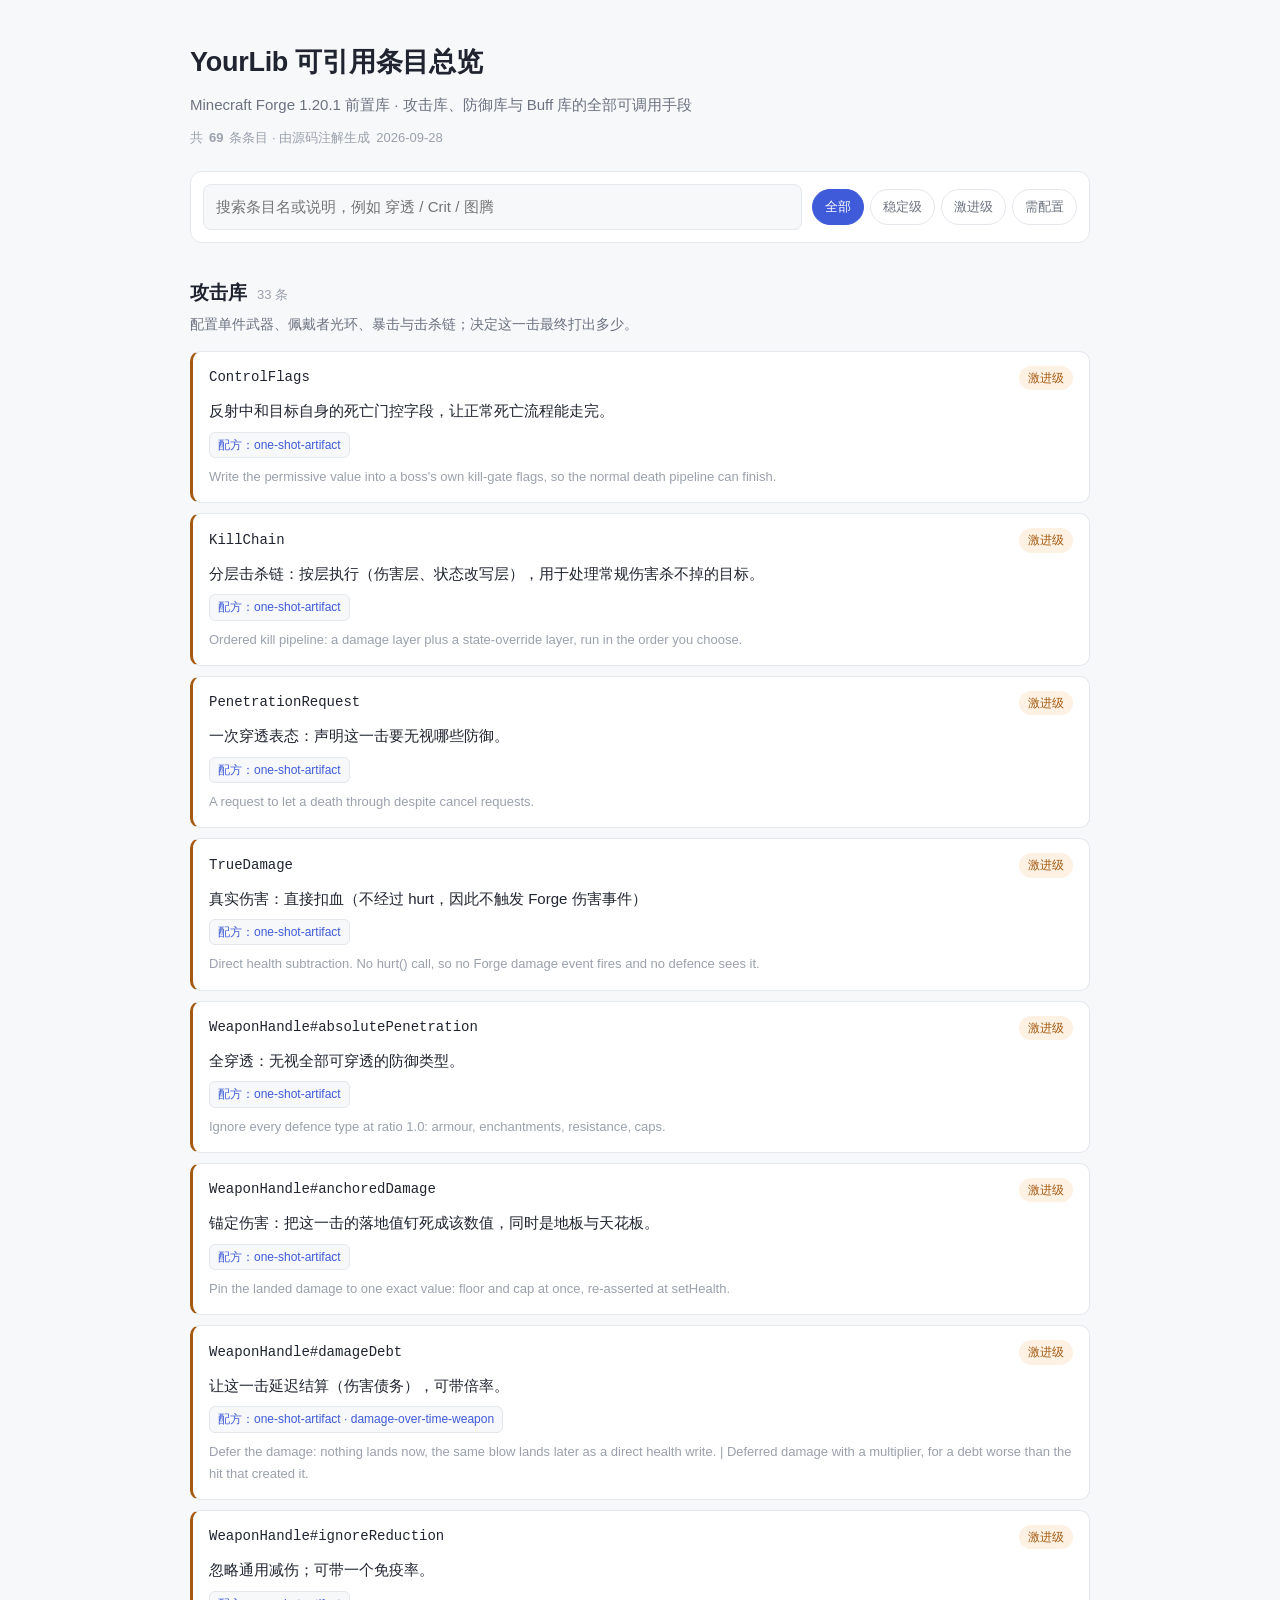
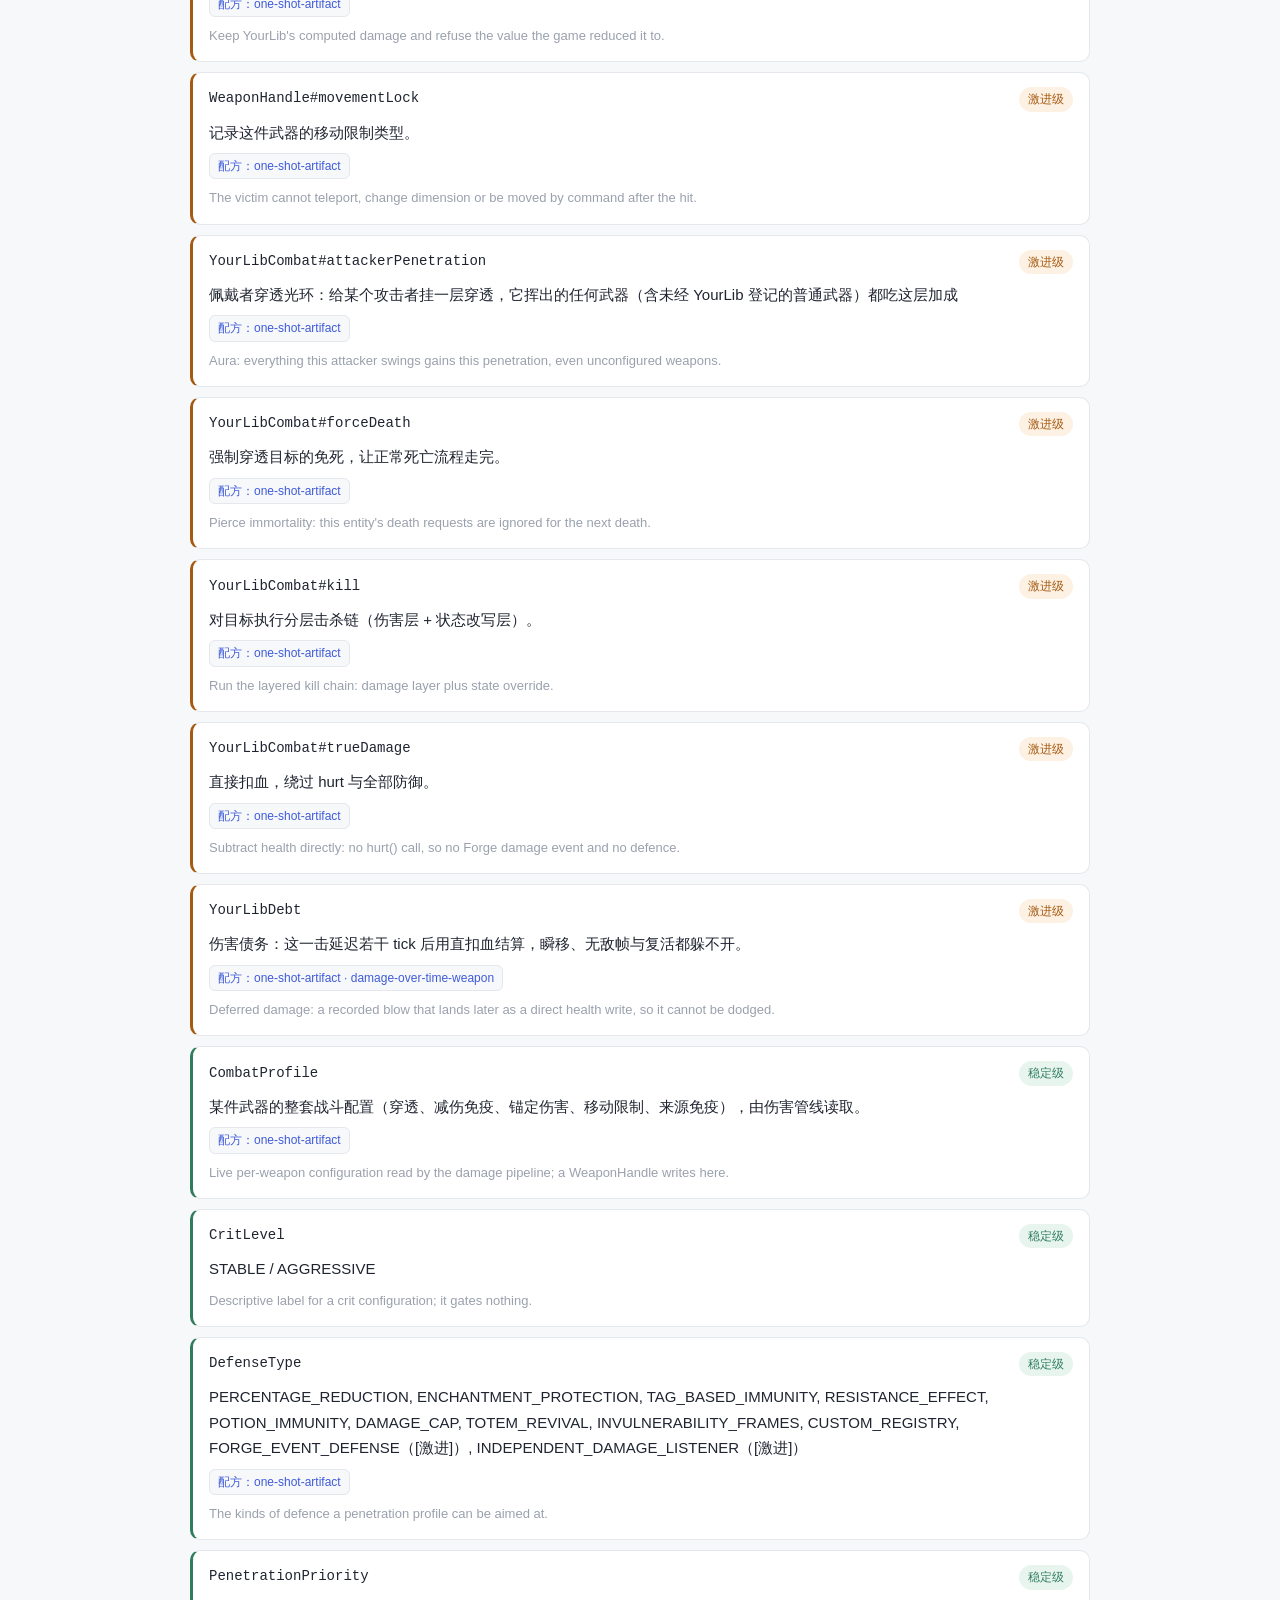
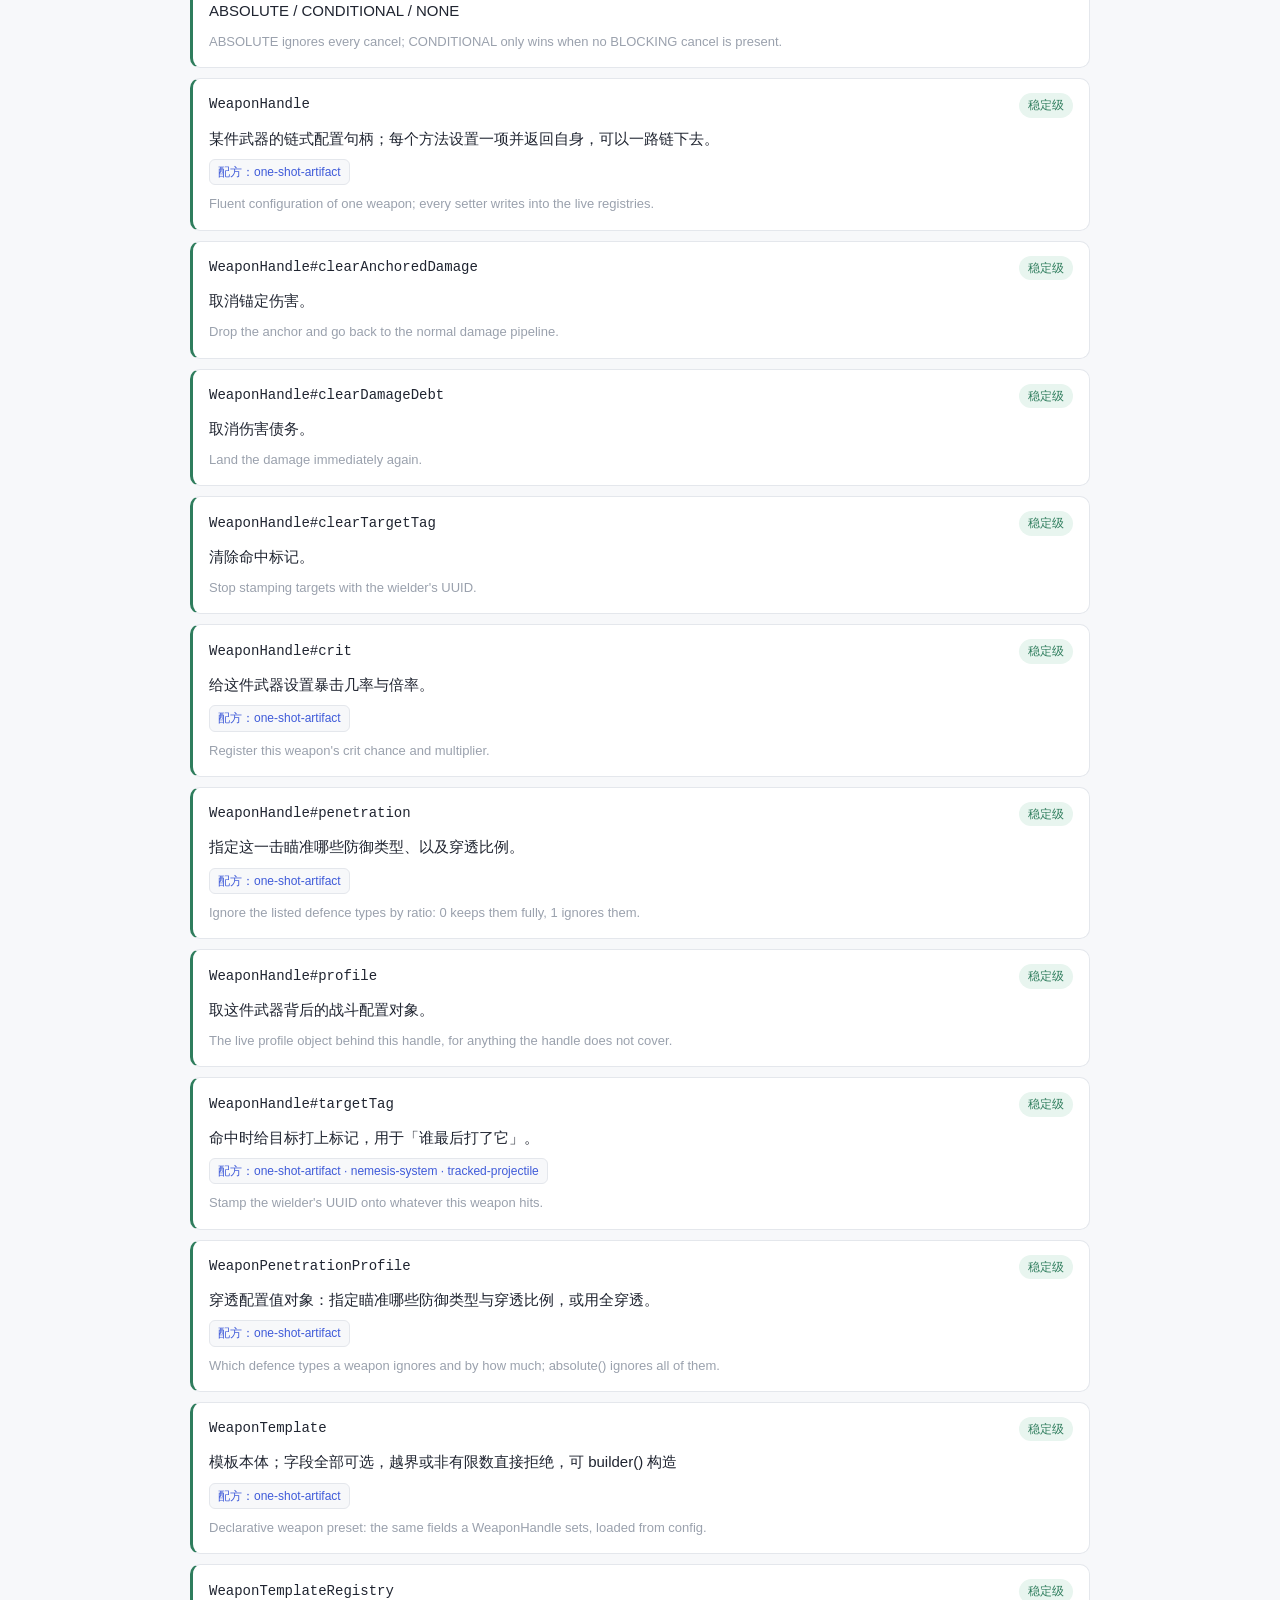
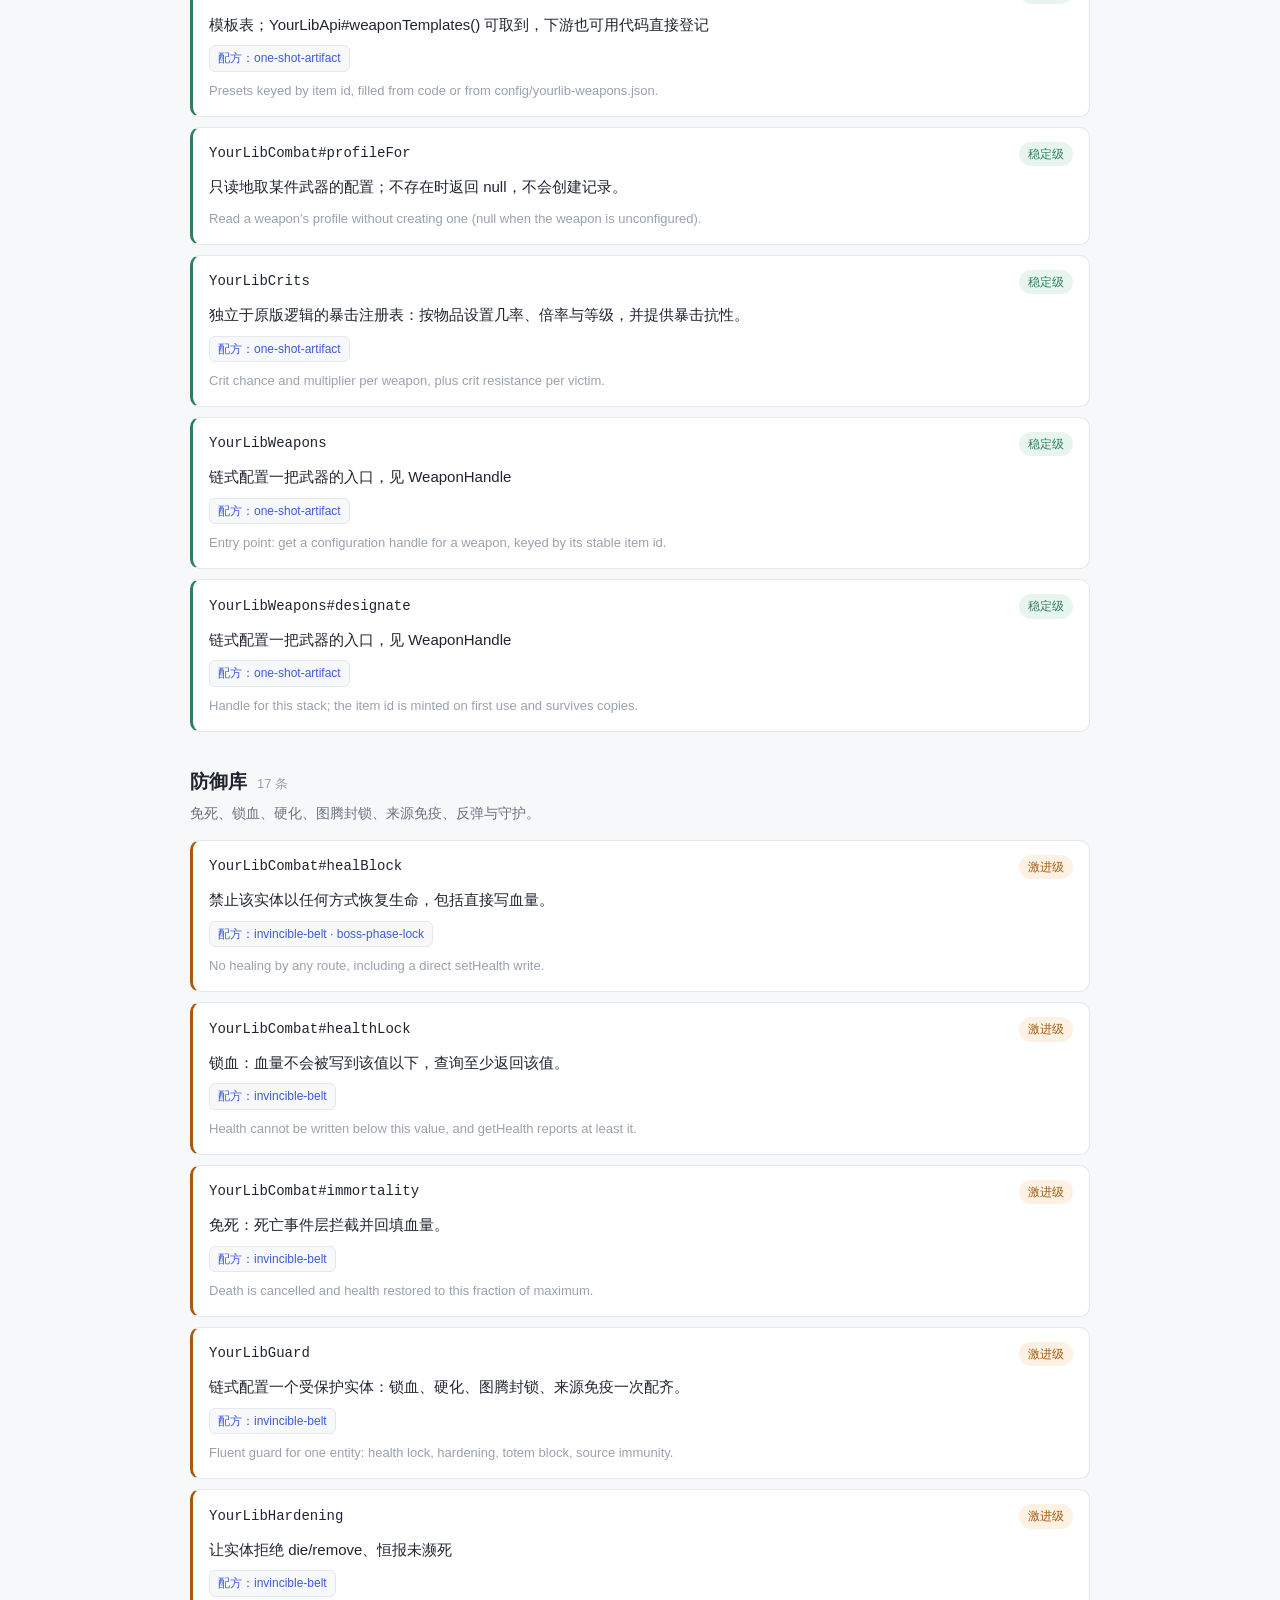
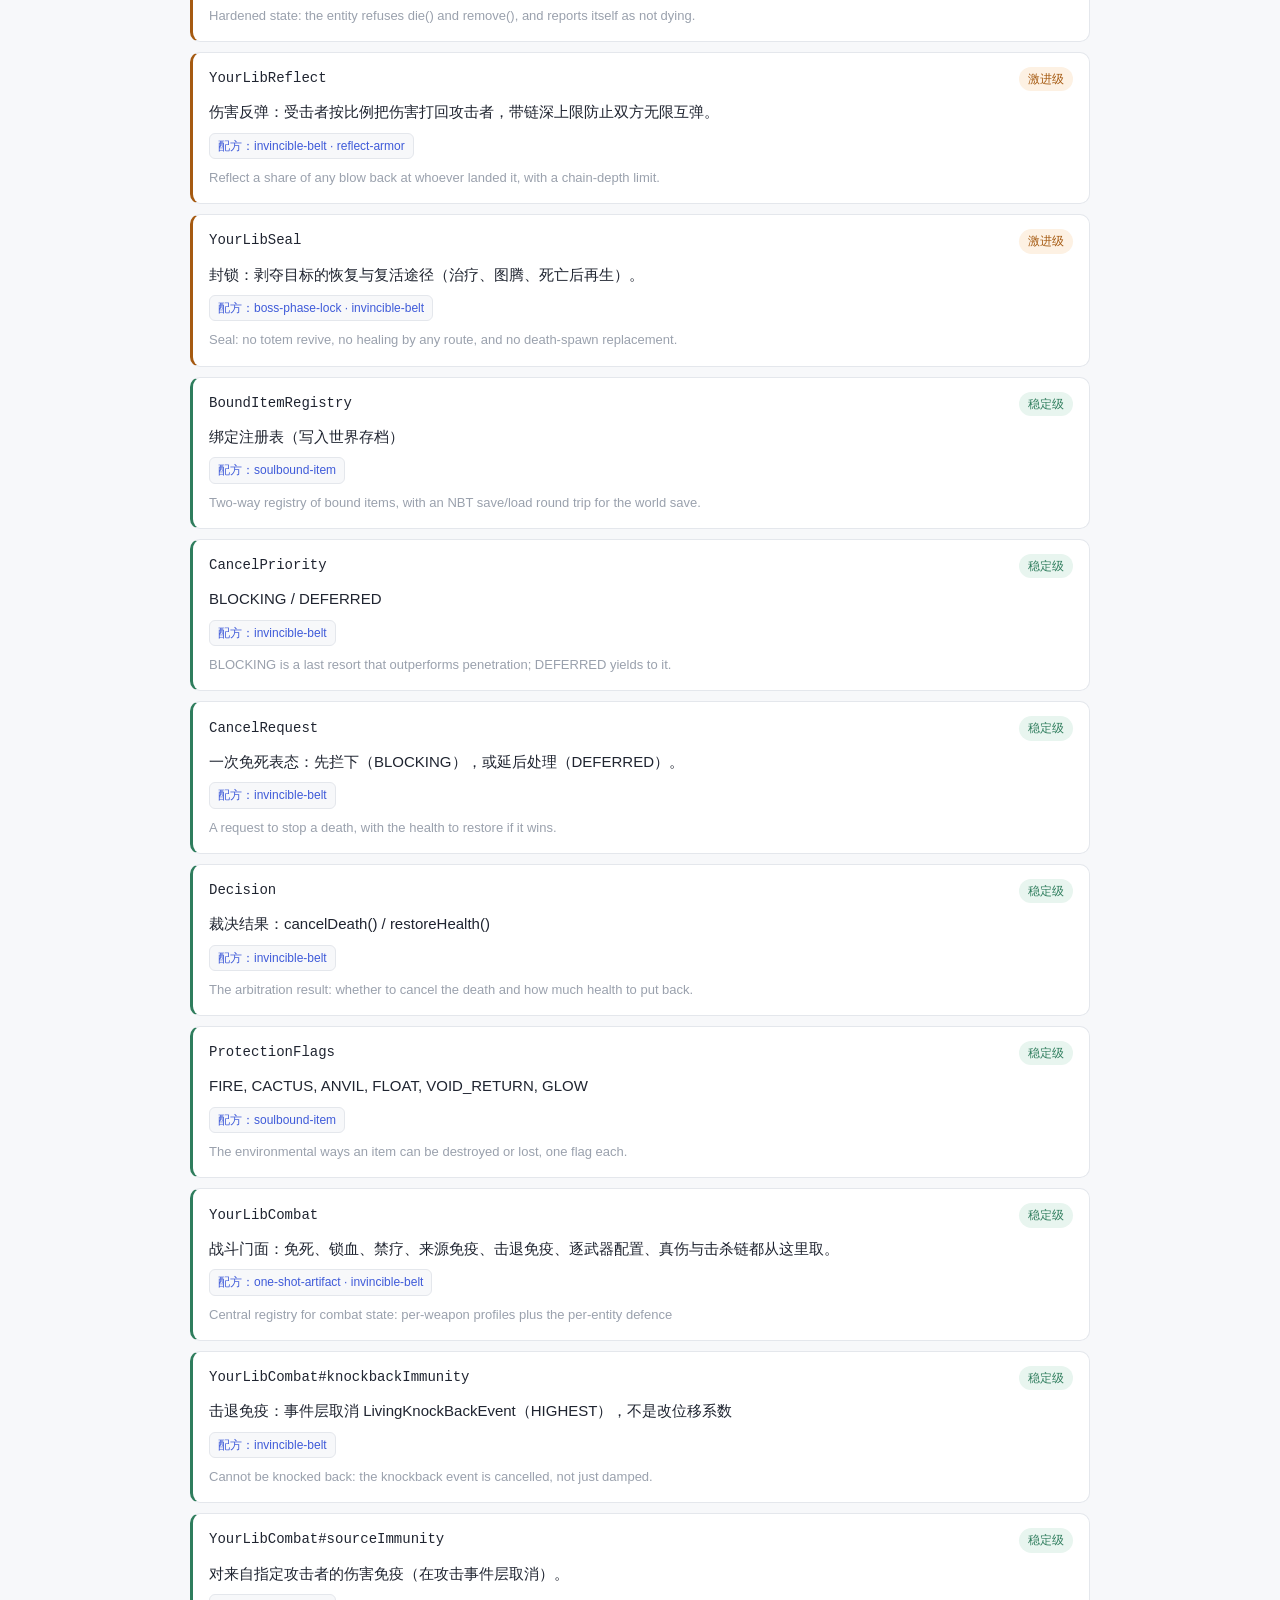
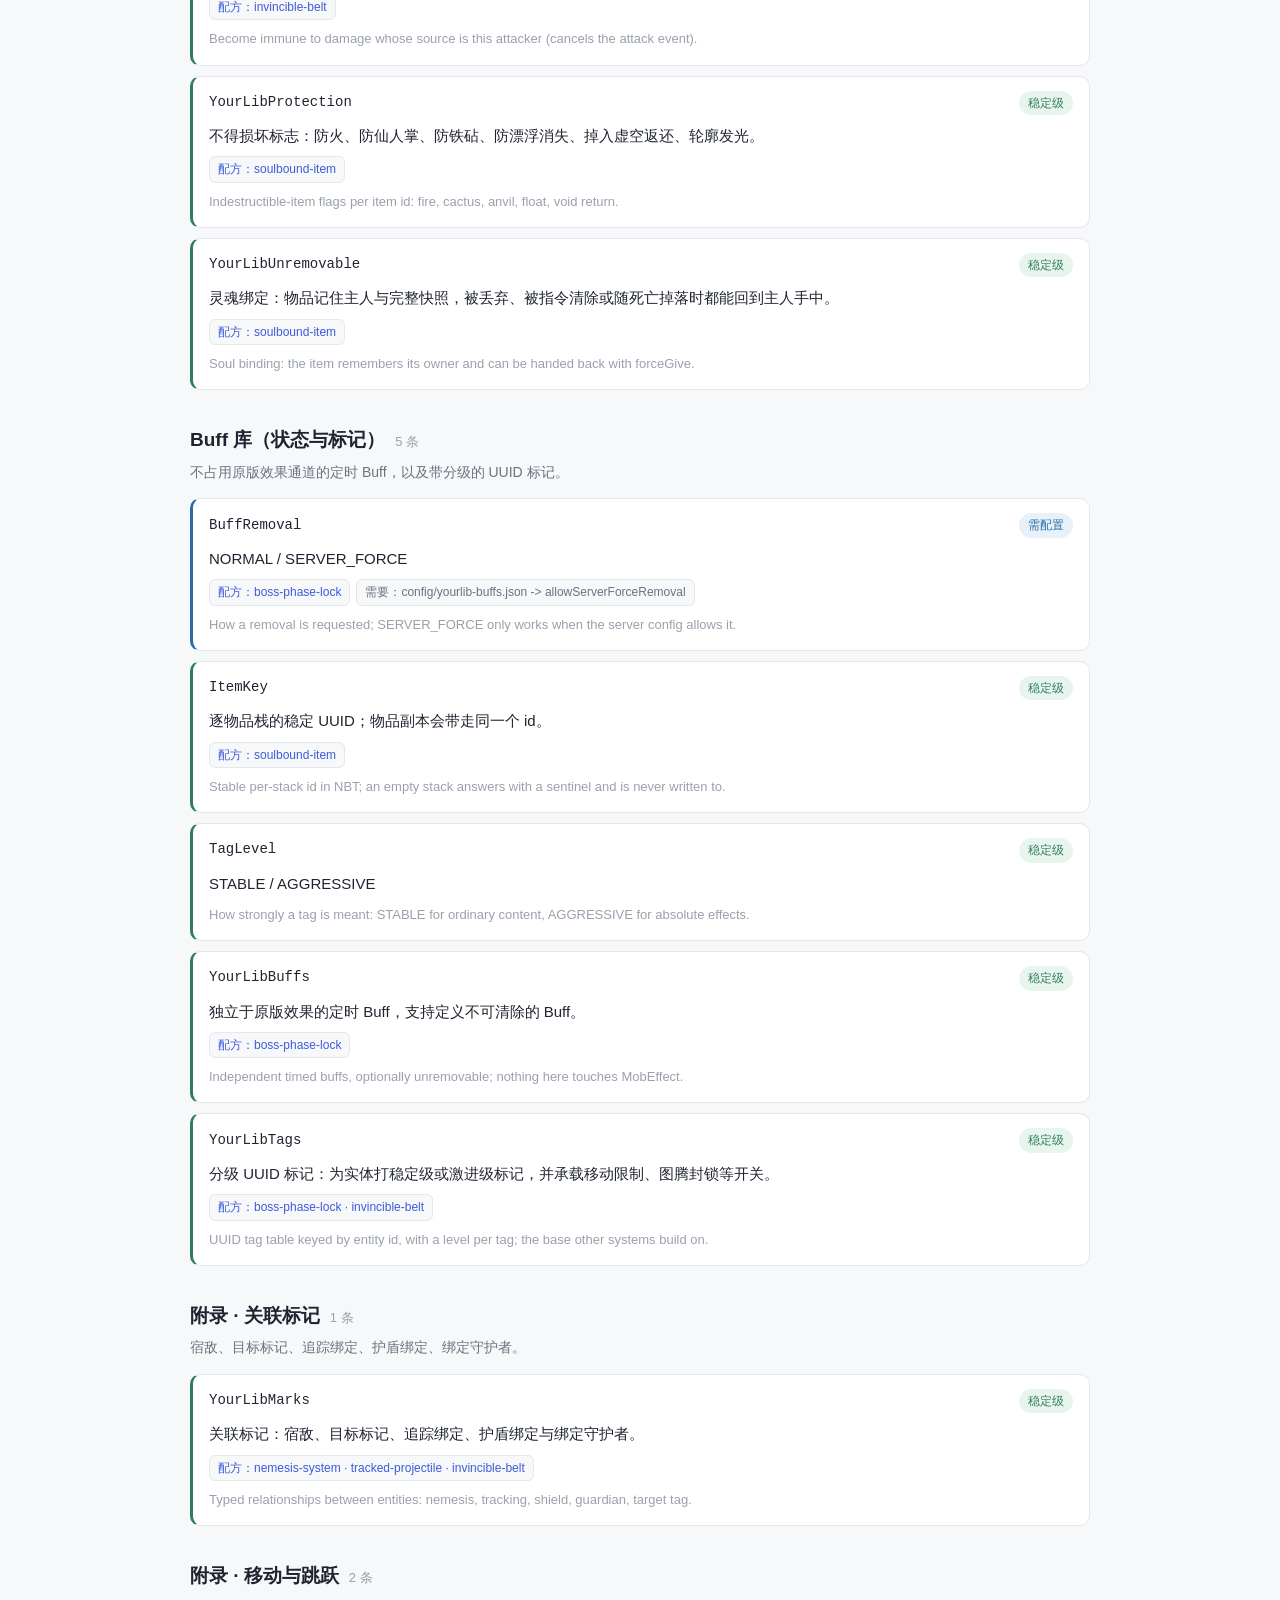
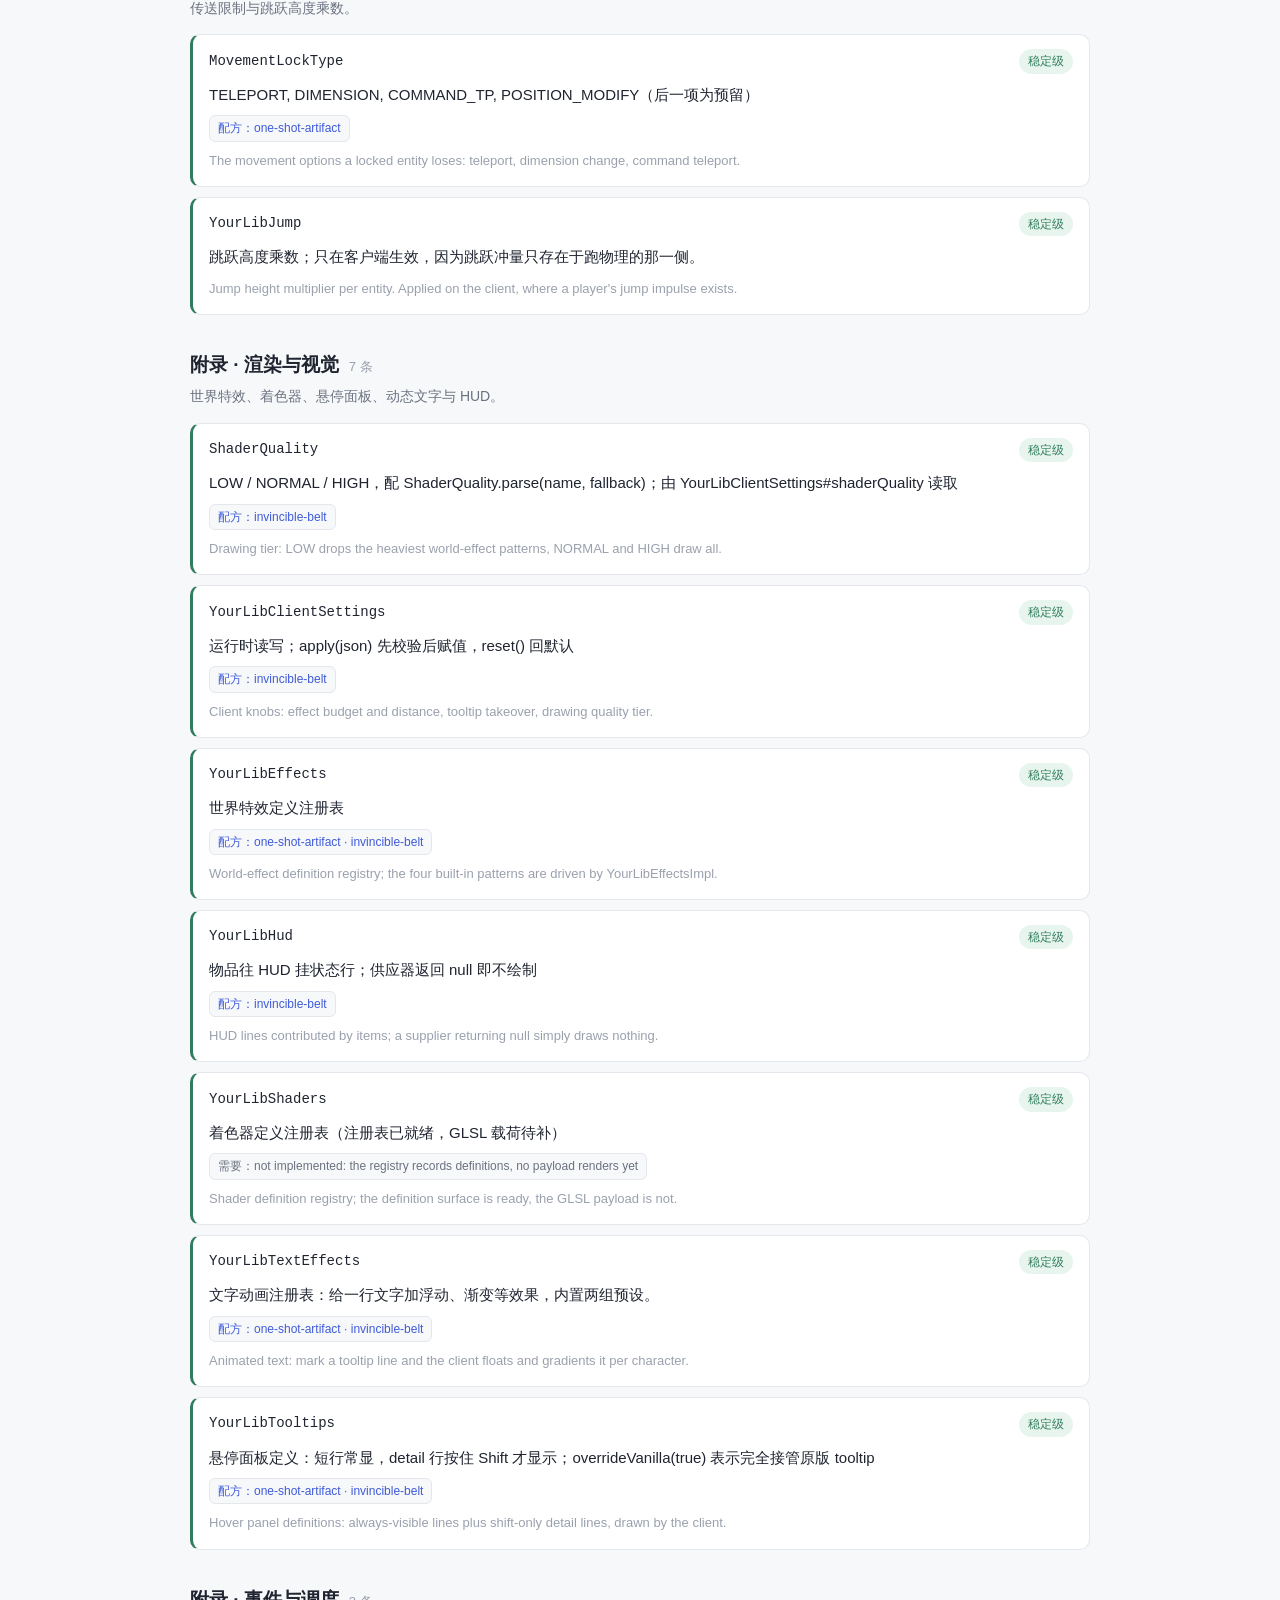
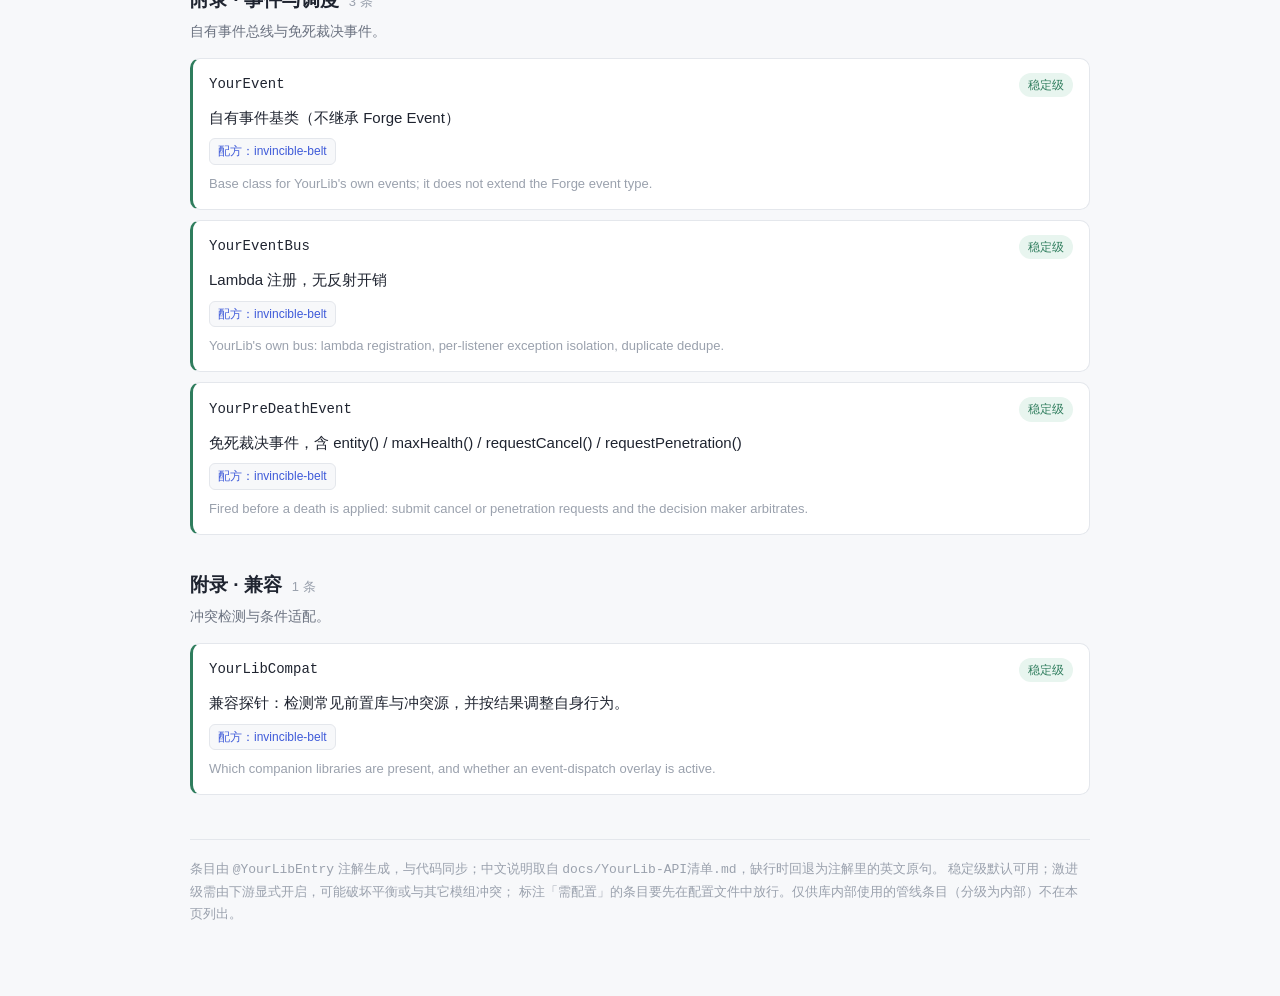
==== index.html @ af7accf9 "Add YourLib referenceable entry overview page" ====
<!DOCTYPE html>
<html lang="zh-CN">
<head>
<meta charset="utf-8">
<meta name="viewport" content="width=device-width, initial-scale=1">
<title>YourLib 可引用条目总览</title>
<meta name="description" content="YourLib（Minecraft Forge 1.20.1 前置库）的攻击库、防御库与 Buff 库全部可引用条目清单。">
<style>
  :root {
    --bg: #f7f8fa;
    --panel: #ffffff;
    --line: #e4e7ec;
    --text: #1f2430;
    --muted: #6b7280;
    --faint: #9aa1ad;
    --accent: #3f5bd9;
    --stable: #2f7d5d;
    --stable-bg: #e8f5ef;
    --aggr: #a55a11;
    --aggr-bg: #fdf1e3;
    --conf: #2b6ca8;
    --conf-bg: #e8f1fa;
    --mono: ui-monospace, SFMono-Regular, "Cascadia Code", Consolas, "Liberation Mono", monospace;
  }
  @media (prefers-color-scheme: dark) {
    :root {
      --bg: #14161a;
      --panel: #1b1e24;
      --line: #2a2f37;
      --text: #e6e8ec;
      --muted: #a2a9b4;
      --faint: #767d88;
      --accent: #8ea2ff;
      --stable: #6fd0a5;
      --stable-bg: #1d2c26;
      --aggr: #e5a765;
      --aggr-bg: #2e2418;
      --conf: #86bbe6;
      --conf-bg: #1a2530;
    }
  }
  * { box-sizing: border-box; }
  body {
    margin: 0;
    background: var(--bg);
    color: var(--text);
    font: 15px/1.7 -apple-system, BlinkMacSystemFont, "Segoe UI", "Noto Sans SC", "Microsoft YaHei", sans-serif;
    -webkit-text-size-adjust: 100%;
  }
  .wrap { max-width: 940px; margin: 0 auto; padding: 40px 20px 72px; }

  header h1 { margin: 0 0 6px; font-size: 27px; letter-spacing: -0.01em; }
  header .sub { margin: 0; color: var(--muted); }
  header .meta { margin: 10px 0 0; color: var(--faint); font-size: 13px; }

  .controls {
    position: sticky; top: 0; z-index: 5;
    margin: 22px 0 8px; padding: 12px;
    background: var(--panel); border: 1px solid var(--line); border-radius: 12px;
    display: flex; flex-wrap: wrap; gap: 10px; align-items: center;
  }
  .controls input {
    flex: 1 1 220px; min-width: 180px;
    padding: 9px 12px; font: inherit; color: var(--text);
    background: var(--bg); border: 1px solid var(--line); border-radius: 8px;
  }
  .controls input:focus { outline: 2px solid var(--accent); outline-offset: -1px; }
  .chips { display: flex; flex-wrap: wrap; gap: 6px; }
  .chip {
    padding: 6px 12px; font: inherit; font-size: 13px; cursor: pointer;
    color: var(--muted); background: transparent;
    border: 1px solid var(--line); border-radius: 999px;
  }
  .chip:hover { color: var(--text); }
  .chip[aria-pressed="true"] { color: #fff; background: var(--accent); border-color: var(--accent); }

  section { margin-top: 34px; }
  section h2 {
    margin: 0 0 4px; font-size: 19px;
    display: flex; align-items: baseline; gap: 10px;
  }
  section h2 .n { color: var(--faint); font-size: 13px; font-weight: 400; }
  section .lede { margin: 0 0 14px; color: var(--muted); font-size: 14px; }

  .entry {
    padding: 14px 16px; margin-bottom: 10px;
    background: var(--panel); border: 1px solid var(--line);
    border-left: 3px solid var(--stable); border-radius: 10px;
  }
  .entry[data-tier="AGGRESSIVE"] { border-left-color: var(--aggr); }
  .entry[data-tier="CONFIGURED"] { border-left-color: var(--conf); }
  .entry[hidden] { display: none; }
  .head { display: flex; flex-wrap: wrap; gap: 8px; align-items: center; }
  .name {
    font-family: var(--mono); font-size: 14px; color: var(--text);
    text-decoration: none; word-break: break-all;
  }
  .name:hover { color: var(--accent); text-decoration: underline; }
  .badge {
    margin-left: auto; padding: 2px 9px; font-size: 12px; white-space: nowrap;
    border-radius: 999px; color: var(--stable); background: var(--stable-bg);
  }
  .entry[data-tier="AGGRESSIVE"] .badge { color: var(--aggr); background: var(--aggr-bg); }
  .entry[data-tier="CONFIGURED"] .badge { color: var(--conf); background: var(--conf-bg); }
  .desc { margin: 8px 0 0; }
  .meta { margin: 8px 0 0; display: flex; flex-wrap: wrap; gap: 6px; }
  .tag {
    font-size: 12px; padding: 2px 8px; border-radius: 6px;
    color: var(--muted); background: var(--bg); border: 1px solid var(--line);
  }
  .tag.recipe { color: var(--accent); }
  .en { margin: 8px 0 0; color: var(--faint); font-size: 13px; }

  .empty { margin-top: 30px; color: var(--muted); }
  footer {
    margin-top: 44px; padding-top: 18px; border-top: 1px solid var(--line);
    color: var(--faint); font-size: 13px;
  }
  footer a { color: var(--accent); }
</style>
</head>
<body>
<div class="wrap">
  <header>
    <h1>YourLib 可引用条目总览</h1>
    <p class="sub">Minecraft Forge 1.20.1 前置库 · 攻击库、防御库与 Buff 库的全部可调用手段</p>
    <p class="meta">共 <strong id="total">0</strong> 条条目 · 由源码注解生成 <span id="generated">2026-09-28</span></p>
  </header>

  <div class="controls">
    <input id="q" type="search" placeholder="搜索条目名或说明，例如 穿透 / Crit / 图腾" autocomplete="off">
    <div class="chips" id="tierChips">
      <button class="chip" data-tier="ALL" aria-pressed="true">全部</button>
      <button class="chip" data-tier="STABLE" aria-pressed="false">稳定级</button>
      <button class="chip" data-tier="AGGRESSIVE" aria-pressed="false">激进级</button>
      <button class="chip" data-tier="CONFIGURED" aria-pressed="false">需配置</button>
    </div>
  </div>

  <main id="app"></main>

  <p class="empty" id="empty" hidden>没有匹配的条目。</p>

  <footer>
    条目由 <code>@YourLibEntry</code> 注解生成，与代码同步；中文说明取自
    <code>docs/YourLib-API清单.md</code>，缺行时回退为注解里的英文原句。
    稳定级默认可用；激进级需由下游显式开启，可能破坏平衡或与其它模组冲突；
    标注「需配置」的条目要先在配置文件中放行。仅供库内部使用的管线条目（分级为内部）不在本页列出。
  </footer>
</div>

<script>
const ENTRIES = [{"family":"ATTACK","tier":"AGGRESSIVE","name":"ControlFlags","desc":"反射中和目标自身的死亡门控字段，让正常死亡流程能走完。","summary":"Write the permissive value into a boss's own kill-gate flags, so the normal death pipeline can finish.","requires":"","recipes":"one-shot-artifact"},{"family":"ATTACK","tier":"AGGRESSIVE","name":"KillChain","desc":"分层击杀链：按层执行（伤害层、状态改写层），用于处理常规伤害杀不掉的目标。","summary":"Ordered kill pipeline: a damage layer plus a state-override layer, run in the order you choose.","requires":"","recipes":"one-shot-artifact"},{"family":"ATTACK","tier":"AGGRESSIVE","name":"PenetrationRequest","desc":"一次穿透表态：声明这一击要无视哪些防御。","summary":"A request to let a death through despite cancel requests.","requires":"","recipes":"one-shot-artifact"},{"family":"ATTACK","tier":"AGGRESSIVE","name":"TrueDamage","desc":"真实伤害：直接扣血（不经过 hurt，因此不触发 Forge 伤害事件）","summary":"Direct health subtraction. No hurt() call, so no Forge damage event fires and no defence sees it.","requires":"","recipes":"one-shot-artifact"},{"family":"ATTACK","tier":"AGGRESSIVE","name":"WeaponHandle#absolutePenetration","desc":"全穿透：无视全部可穿透的防御类型。","summary":"Ignore every defence type at ratio 1.0: armour, enchantments, resistance, caps.","requires":"","recipes":"one-shot-artifact"},{"family":"ATTACK","tier":"AGGRESSIVE","name":"WeaponHandle#anchoredDamage","desc":"锚定伤害：把这一击的落地值钉死成该数值，同时是地板与天花板。","summary":"Pin the landed damage to one exact value: floor and cap at once, re-asserted at setHealth.","requires":"","recipes":"one-shot-artifact"},{"family":"ATTACK","tier":"AGGRESSIVE","name":"WeaponHandle#damageDebt","desc":"让这一击延迟结算（伤害债务），可带倍率。","summary":"Defer the damage: nothing lands now, the same blow lands later as a direct health write. | Deferred damage with a multiplier, for a debt worse than the hit that created it.","requires":"","recipes":"one-shot-artifact,damage-over-time-weapon"},{"family":"ATTACK","tier":"AGGRESSIVE","name":"WeaponHandle#ignoreReduction","desc":"忽略通用减伤；可带一个免疫率。","summary":"Keep YourLib's computed damage and refuse the value the game reduced it to.","requires":"","recipes":"one-shot-artifact"},{"family":"ATTACK","tier":"AGGRESSIVE","name":"WeaponHandle#movementLock","desc":"记录这件武器的移动限制类型。","summary":"The victim cannot teleport, change dimension or be moved by command after the hit.","requires":"","recipes":"one-shot-artifact"},{"family":"ATTACK","tier":"AGGRESSIVE","name":"YourLibCombat#attackerPenetration","desc":"佩戴者穿透光环：给某个攻击者挂一层穿透，它挥出的任何武器（含未经 YourLib 登记的普通武器）都吃这层加成","summary":"Aura: everything this attacker swings gains this penetration, even unconfigured weapons.","requires":"","recipes":"one-shot-artifact"},{"family":"ATTACK","tier":"AGGRESSIVE","name":"YourLibCombat#forceDeath","desc":"强制穿透目标的免死，让正常死亡流程走完。","summary":"Pierce immortality: this entity's death requests are ignored for the next death.","requires":"","recipes":"one-shot-artifact"},{"family":"ATTACK","tier":"AGGRESSIVE","name":"YourLibCombat#kill","desc":"对目标执行分层击杀链（伤害层 + 状态改写层）。","summary":"Run the layered kill chain: damage layer plus state override.","requires":"","recipes":"one-shot-artifact"},{"family":"ATTACK","tier":"AGGRESSIVE","name":"YourLibCombat#trueDamage","desc":"直接扣血，绕过 hurt 与全部防御。","summary":"Subtract health directly: no hurt() call, so no Forge damage event and no defence.","requires":"","recipes":"one-shot-artifact"},{"family":"ATTACK","tier":"AGGRESSIVE","name":"YourLibDebt","desc":"伤害债务：这一击延迟若干 tick 后用直扣血结算，瞬移、无敌帧与复活都躲不开。","summary":"Deferred damage: a recorded blow that lands later as a direct health write, so it cannot be dodged.","requires":"","recipes":"one-shot-artifact,damage-over-time-weapon"},{"family":"ATTACK","tier":"STABLE","name":"CombatProfile","desc":"某件武器的整套战斗配置（穿透、减伤免疫、锚定伤害、移动限制、来源免疫），由伤害管线读取。","summary":"Live per-weapon configuration read by the damage pipeline; a WeaponHandle writes here.","requires":"","recipes":"one-shot-artifact"},{"family":"ATTACK","tier":"STABLE","name":"CritLevel","desc":"STABLE / AGGRESSIVE","summary":"Descriptive label for a crit configuration; it gates nothing.","requires":"","recipes":""},{"family":"ATTACK","tier":"STABLE","name":"DefenseType","desc":"PERCENTAGE_REDUCTION, ENCHANTMENT_PROTECTION, TAG_BASED_IMMUNITY, RESISTANCE_EFFECT, POTION_IMMUNITY, DAMAGE_CAP, TOTEM_REVIVAL, INVULNERABILITY_FRAMES, CUSTOM_REGISTRY, FORGE_EVENT_DEFENSE（[激进]）, INDEPENDENT_DAMAGE_LISTENER（[激进]）","summary":"The kinds of defence a penetration profile can be aimed at.","requires":"","recipes":"one-shot-artifact"},{"family":"ATTACK","tier":"STABLE","name":"PenetrationPriority","desc":"ABSOLUTE / CONDITIONAL / NONE","summary":"ABSOLUTE ignores every cancel; CONDITIONAL only wins when no BLOCKING cancel is present.","requires":"","recipes":""},{"family":"ATTACK","tier":"STABLE","name":"WeaponHandle","desc":"某件武器的链式配置句柄；每个方法设置一项并返回自身，可以一路链下去。","summary":"Fluent configuration of one weapon; every setter writes into the live registries.","requires":"","recipes":"one-shot-artifact"},{"family":"ATTACK","tier":"STABLE","name":"WeaponHandle#clearAnchoredDamage","desc":"取消锚定伤害。","summary":"Drop the anchor and go back to the normal damage pipeline.","requires":"","recipes":""},{"family":"ATTACK","tier":"STABLE","name":"WeaponHandle#clearDamageDebt","desc":"取消伤害债务。","summary":"Land the damage immediately again.","requires":"","recipes":""},{"family":"ATTACK","tier":"STABLE","name":"WeaponHandle#clearTargetTag","desc":"清除命中标记。","summary":"Stop stamping targets with the wielder's UUID.","requires":"","recipes":""},{"family":"ATTACK","tier":"STABLE","name":"WeaponHandle#crit","desc":"给这件武器设置暴击几率与倍率。","summary":"Register this weapon's crit chance and multiplier.","requires":"","recipes":"one-shot-artifact"},{"family":"ATTACK","tier":"STABLE","name":"WeaponHandle#penetration","desc":"指定这一击瞄准哪些防御类型、以及穿透比例。","summary":"Ignore the listed defence types by ratio: 0 keeps them fully, 1 ignores them.","requires":"","recipes":"one-shot-artifact"},{"family":"ATTACK","tier":"STABLE","name":"WeaponHandle#profile","desc":"取这件武器背后的战斗配置对象。","summary":"The live profile object behind this handle, for anything the handle does not cover.","requires":"","recipes":""},{"family":"ATTACK","tier":"STABLE","name":"WeaponHandle#targetTag","desc":"命中时给目标打上标记，用于「谁最后打了它」。","summary":"Stamp the wielder's UUID onto whatever this weapon hits.","requires":"","recipes":"one-shot-artifact,nemesis-system,tracked-projectile"},{"family":"ATTACK","tier":"STABLE","name":"WeaponPenetrationProfile","desc":"穿透配置值对象：指定瞄准哪些防御类型与穿透比例，或用全穿透。","summary":"Which defence types a weapon ignores and by how much; absolute() ignores all of them.","requires":"","recipes":"one-shot-artifact"},{"family":"ATTACK","tier":"STABLE","name":"WeaponTemplate","desc":"模板本体；字段全部可选，越界或非有限数直接拒绝，可 builder() 构造","summary":"Declarative weapon preset: the same fields a WeaponHandle sets, loaded from config.","requires":"","recipes":"one-shot-artifact"},{"family":"ATTACK","tier":"STABLE","name":"WeaponTemplateRegistry","desc":"模板表；YourLibApi#weaponTemplates() 可取到，下游也可用代码直接登记","summary":"Presets keyed by item id, filled from code or from config/yourlib-weapons.json.","requires":"","recipes":"one-shot-artifact"},{"family":"ATTACK","tier":"STABLE","name":"YourLibCombat#profileFor","desc":"只读地取某件武器的配置；不存在时返回 null，不会创建记录。","summary":"Read a weapon's profile without creating one (null when the weapon is unconfigured).","requires":"","recipes":""},{"family":"ATTACK","tier":"STABLE","name":"YourLibCrits","desc":"独立于原版逻辑的暴击注册表：按物品设置几率、倍率与等级，并提供暴击抗性。","summary":"Crit chance and multiplier per weapon, plus crit resistance per victim.","requires":"","recipes":"one-shot-artifact"},{"family":"ATTACK","tier":"STABLE","name":"YourLibWeapons","desc":"链式配置一把武器的入口，见 WeaponHandle","summary":"Entry point: get a configuration handle for a weapon, keyed by its stable item id.","requires":"","recipes":"one-shot-artifact"},{"family":"ATTACK","tier":"STABLE","name":"YourLibWeapons#designate","desc":"链式配置一把武器的入口，见 WeaponHandle","summary":"Handle for this stack; the item id is minted on first use and survives copies.","requires":"","recipes":"one-shot-artifact"},{"family":"DEFENCE","tier":"AGGRESSIVE","name":"YourLibCombat#healBlock","desc":"禁止该实体以任何方式恢复生命，包括直接写血量。","summary":"No healing by any route, including a direct setHealth write.","requires":"","recipes":"invincible-belt,boss-phase-lock"},{"family":"DEFENCE","tier":"AGGRESSIVE","name":"YourLibCombat#healthLock","desc":"锁血：血量不会被写到该值以下，查询至少返回该值。","summary":"Health cannot be written below this value, and getHealth reports at least it.","requires":"","recipes":"invincible-belt"},{"family":"DEFENCE","tier":"AGGRESSIVE","name":"YourLibCombat#immortality","desc":"免死：死亡事件层拦截并回填血量。","summary":"Death is cancelled and health restored to this fraction of maximum.","requires":"","recipes":"invincible-belt"},{"family":"DEFENCE","tier":"AGGRESSIVE","name":"YourLibGuard","desc":"链式配置一个受保护实体：锁血、硬化、图腾封锁、来源免疫一次配齐。","summary":"Fluent guard for one entity: health lock, hardening, totem block, source immunity.","requires":"","recipes":"invincible-belt"},{"family":"DEFENCE","tier":"AGGRESSIVE","name":"YourLibHardening","desc":"让实体拒绝 die/remove、恒报未濒死","summary":"Hardened state: the entity refuses die() and remove(), and reports itself as not dying.","requires":"","recipes":"invincible-belt"},{"family":"DEFENCE","tier":"AGGRESSIVE","name":"YourLibReflect","desc":"伤害反弹：受击者按比例把伤害打回攻击者，带链深上限防止双方无限互弹。","summary":"Reflect a share of any blow back at whoever landed it, with a chain-depth limit.","requires":"","recipes":"invincible-belt,reflect-armor"},{"family":"DEFENCE","tier":"AGGRESSIVE","name":"YourLibSeal","desc":"封锁：剥夺目标的恢复与复活途径（治疗、图腾、死亡后再生）。","summary":"Seal: no totem revive, no healing by any route, and no death-spawn replacement.","requires":"","recipes":"boss-phase-lock,invincible-belt"},{"family":"DEFENCE","tier":"STABLE","name":"BoundItemRegistry","desc":"绑定注册表（写入世界存档）","summary":"Two-way registry of bound items, with an NBT save/load round trip for the world save.","requires":"","recipes":"soulbound-item"},{"family":"DEFENCE","tier":"STABLE","name":"CancelPriority","desc":"BLOCKING / DEFERRED","summary":"BLOCKING is a last resort that outperforms penetration; DEFERRED yields to it.","requires":"","recipes":"invincible-belt"},{"family":"DEFENCE","tier":"STABLE","name":"CancelRequest","desc":"一次免死表态：先拦下（BLOCKING），或延后处理（DEFERRED）。","summary":"A request to stop a death, with the health to restore if it wins.","requires":"","recipes":"invincible-belt"},{"family":"DEFENCE","tier":"STABLE","name":"Decision","desc":"裁决结果：cancelDeath() / restoreHealth()","summary":"The arbitration result: whether to cancel the death and how much health to put back.","requires":"","recipes":"invincible-belt"},{"family":"DEFENCE","tier":"STABLE","name":"ProtectionFlags","desc":"FIRE, CACTUS, ANVIL, FLOAT, VOID_RETURN, GLOW","summary":"The environmental ways an item can be destroyed or lost, one flag each.","requires":"","recipes":"soulbound-item"},{"family":"DEFENCE","tier":"STABLE","name":"YourLibCombat","desc":"战斗门面：免死、锁血、禁疗、来源免疫、击退免疫、逐武器配置、真伤与击杀链都从这里取。","summary":"Central registry for combat state: per-weapon profiles plus the per-entity defence ","requires":"","recipes":"one-shot-artifact,invincible-belt"},{"family":"DEFENCE","tier":"STABLE","name":"YourLibCombat#knockbackImmunity","desc":"击退免疫：事件层取消 LivingKnockBackEvent（HIGHEST），不是改位移系数","summary":"Cannot be knocked back: the knockback event is cancelled, not just damped.","requires":"","recipes":"invincible-belt"},{"family":"DEFENCE","tier":"STABLE","name":"YourLibCombat#sourceImmunity","desc":"对来自指定攻击者的伤害免疫（在攻击事件层取消）。","summary":"Become immune to damage whose source is this attacker (cancels the attack event).","requires":"","recipes":"invincible-belt"},{"family":"DEFENCE","tier":"STABLE","name":"YourLibProtection","desc":"不得损坏标志：防火、防仙人掌、防铁砧、防漂浮消失、掉入虚空返还、轮廓发光。","summary":"Indestructible-item flags per item id: fire, cactus, anvil, float, void return.","requires":"","recipes":"soulbound-item"},{"family":"DEFENCE","tier":"STABLE","name":"YourLibUnremovable","desc":"灵魂绑定：物品记住主人与完整快照，被丢弃、被指令清除或随死亡掉落时都能回到主人手中。","summary":"Soul binding: the item remembers its owner and can be handed back with forceGive.","requires":"","recipes":"soulbound-item"},{"family":"STATE","tier":"CONFIGURED","name":"BuffRemoval","desc":"NORMAL / SERVER_FORCE","summary":"How a removal is requested; SERVER_FORCE only works when the server config allows it.","requires":"config/yourlib-buffs.json -> allowServerForceRemoval","recipes":"boss-phase-lock"},{"family":"STATE","tier":"STABLE","name":"ItemKey","desc":"逐物品栈的稳定 UUID；物品副本会带走同一个 id。","summary":"Stable per-stack id in NBT; an empty stack answers with a sentinel and is never written to.","requires":"","recipes":"soulbound-item"},{"family":"STATE","tier":"STABLE","name":"TagLevel","desc":"STABLE / AGGRESSIVE","summary":"How strongly a tag is meant: STABLE for ordinary content, AGGRESSIVE for absolute effects.","requires":"","recipes":""},{"family":"STATE","tier":"STABLE","name":"YourLibBuffs","desc":"独立于原版效果的定时 Buff，支持定义不可清除的 Buff。","summary":"Independent timed buffs, optionally unremovable; nothing here touches MobEffect.","requires":"","recipes":"boss-phase-lock"},{"family":"STATE","tier":"STABLE","name":"YourLibTags","desc":"分级 UUID 标记：为实体打稳定级或激进级标记，并承载移动限制、图腾封锁等开关。","summary":"UUID tag table keyed by entity id, with a level per tag; the base other systems build on.","requires":"","recipes":"boss-phase-lock,invincible-belt"},{"family":"MARKS","tier":"STABLE","name":"YourLibMarks","desc":"关联标记：宿敌、目标标记、追踪绑定、护盾绑定与绑定守护者。","summary":"Typed relationships between entities: nemesis, tracking, shield, guardian, target tag.","requires":"","recipes":"nemesis-system,tracked-projectile,invincible-belt"},{"family":"MOVEMENT","tier":"STABLE","name":"MovementLockType","desc":"TELEPORT, DIMENSION, COMMAND_TP, POSITION_MODIFY（后一项为预留）","summary":"The movement options a locked entity loses: teleport, dimension change, command teleport.","requires":"","recipes":"one-shot-artifact"},{"family":"MOVEMENT","tier":"STABLE","name":"YourLibJump","desc":"跳跃高度乘数；只在客户端生效，因为跳跃冲量只存在于跑物理的那一侧。","summary":"Jump height multiplier per entity. Applied on the client, where a player's jump impulse exists.","requires":"","recipes":""},{"family":"RENDER","tier":"STABLE","name":"ShaderQuality","desc":"LOW / NORMAL / HIGH，配 ShaderQuality.parse(name, fallback)；由 YourLibClientSettings#shaderQuality 读取","summary":"Drawing tier: LOW drops the heaviest world-effect patterns, NORMAL and HIGH draw all.","requires":"","recipes":"invincible-belt"},{"family":"RENDER","tier":"STABLE","name":"YourLibClientSettings","desc":"运行时读写；apply(json) 先校验后赋值，reset() 回默认","summary":"Client knobs: effect budget and distance, tooltip takeover, drawing quality tier.","requires":"","recipes":"invincible-belt"},{"family":"RENDER","tier":"STABLE","name":"YourLibEffects","desc":"世界特效定义注册表","summary":"World-effect definition registry; the four built-in patterns are driven by YourLibEffectsImpl.","requires":"","recipes":"one-shot-artifact,invincible-belt"},{"family":"RENDER","tier":"STABLE","name":"YourLibHud","desc":"物品往 HUD 挂状态行；供应器返回 null 即不绘制","summary":"HUD lines contributed by items; a supplier returning null simply draws nothing.","requires":"","recipes":"invincible-belt"},{"family":"RENDER","tier":"STABLE","name":"YourLibShaders","desc":"着色器定义注册表（注册表已就绪，GLSL 载荷待补）","summary":"Shader definition registry; the definition surface is ready, the GLSL payload is not.","requires":"not implemented: the registry records definitions, no payload renders yet","recipes":""},{"family":"RENDER","tier":"STABLE","name":"YourLibTextEffects","desc":"文字动画注册表：给一行文字加浮动、渐变等效果，内置两组预设。","summary":"Animated text: mark a tooltip line and the client floats and gradients it per character.","requires":"","recipes":"one-shot-artifact,invincible-belt"},{"family":"RENDER","tier":"STABLE","name":"YourLibTooltips","desc":"悬停面板定义：短行常显，detail 行按住 Shift 才显示；overrideVanilla(true) 表示完全接管原版 tooltip","summary":"Hover panel definitions: always-visible lines plus shift-only detail lines, drawn by the client.","requires":"","recipes":"one-shot-artifact,invincible-belt"},{"family":"EVENT","tier":"STABLE","name":"YourEvent","desc":"自有事件基类（不继承 Forge Event）","summary":"Base class for YourLib's own events; it does not extend the Forge event type.","requires":"","recipes":"invincible-belt"},{"family":"EVENT","tier":"STABLE","name":"YourEventBus","desc":"Lambda 注册，无反射开销","summary":"YourLib's own bus: lambda registration, per-listener exception isolation, duplicate dedupe.","requires":"","recipes":"invincible-belt"},{"family":"EVENT","tier":"STABLE","name":"YourPreDeathEvent","desc":"免死裁决事件，含 entity() / maxHealth() / requestCancel() / requestPenetration()","summary":"Fired before a death is applied: submit cancel or penetration requests and the decision maker arbitrates.","requires":"","recipes":"invincible-belt"},{"family":"COMPAT","tier":"STABLE","name":"YourLibCompat","desc":"兼容探针：检测常见前置库与冲突源，并按结果调整自身行为。","summary":"Which companion libraries are present, and whether an event-dispatch overlay is active.","requires":"","recipes":"invincible-belt"}];

const FAMILY = {
  ATTACK:   { title: '攻击库',       lede: '配置单件武器、佩戴者光环、暴击与击杀链；决定这一击最终打出多少。' },
  DEFENCE:  { title: '防御库',       lede: '免死、锁血、硬化、图腾封锁、来源免疫、反弹与守护。' },
  STATE:    { title: 'Buff 库（状态与标记）', lede: '不占用原版效果通道的定时 Buff，以及带分级的 UUID 标记。' },
  MARKS:    { title: '附录 · 关联标记', lede: '宿敌、目标标记、追踪绑定、护盾绑定、绑定守护者。' },
  MOVEMENT: { title: '附录 · 移动与跳跃', lede: '传送限制与跳跃高度乘数。' },
  RENDER:   { title: '附录 · 渲染与视觉', lede: '世界特效、着色器、悬停面板、动态文字与 HUD。' },
  EVENT:    { title: '附录 · 事件与调度', lede: '自有事件总线与免死裁决事件。' },
  COMPAT:   { title: '附录 · 兼容',     lede: '冲突检测与条件适配。' }
};
const ORDER = ['ATTACK', 'DEFENCE', 'STATE', 'MARKS', 'MOVEMENT', 'RENDER', 'EVENT', 'COMPAT'];
const TIER_LABEL = { STABLE: '稳定级', AGGRESSIVE: '激进级', CONFIGURED: '需配置', INTERNAL: '内部' };

const anchor = (name) => 'e-' + name.replace(/[#.]/g, '-');
const esc = (s) => String(s == null ? '' : s).replace(/[&<>"]/g, (c) => ({ '&': '&amp;', '<': '&lt;', '>': '&gt;', '"': '&quot;' }[c]));

function card(e) {
  const recipes = String(e.recipes || '').split(',').map((s) => s.trim()).filter(Boolean);
  const tags = [];
  if (recipes.length) tags.push('<span class="tag recipe">配方：' + recipes.map(esc).join(' · ') + '</span>');
  if (e.requires && e.requires !== 'none') tags.push('<span class="tag">需要：' + esc(e.requires) + '</span>');
  const en = e.desc ? '<p class="en">' + esc(e.summary) + '</p>' : '';
  return '<article class="entry" id="' + anchor(e.name) + '" data-tier="' + e.tier + '" data-family="' + e.family + '">'
    + '<div class="head"><a class="name" href="#' + anchor(e.name) + '">' + esc(e.name) + '</a>'
    + '<span class="badge">' + (TIER_LABEL[e.tier] || e.tier) + '</span></div>'
    + '<p class="desc">' + esc(e.desc || e.summary) + '</p>'
    + (tags.length ? '<p class="meta">' + tags.join('') + '</p>' : '')
    + en
    + '</article>';
}

function render() {
  const app = document.getElementById('app');
  app.innerHTML = ORDER.filter((f) => ENTRIES.some((e) => e.family === f)).map((f) => {
    const list = ENTRIES.filter((e) => e.family === f);
    const info = FAMILY[f];
    return '<section id="' + f.toLowerCase() + '"><h2>' + info.title
      + '<span class="n">' + list.length + ' 条</span></h2>'
      + '<p class="lede">' + info.lede + '</p>'
      + list.map(card).join('') + '</section>';
  }).join('');
  document.getElementById('total').textContent = ENTRIES.length;
  apply();
}

let tier = 'ALL';
function apply() {
  const q = document.getElementById('q').value.trim().toLowerCase();
  let shown = 0;
  document.querySelectorAll('.entry').forEach((el) => {
    const data = ENTRIES.find((e) => anchor(e.name) === el.id);
    const hitTier = tier === 'ALL' || data.tier === tier;
    const hay = (data.name + ' ' + (data.desc || '') + ' ' + data.summary).toLowerCase();
    const hitText = q === '' || hay.includes(q);
    const ok = hitTier && hitText;
    el.hidden = !ok;
    if (ok) shown++;
  });
  document.querySelectorAll('section').forEach((s) => {
    s.hidden = !Array.from(s.querySelectorAll('.entry')).some((e) => !e.hidden);
  });
  document.getElementById('empty').hidden = shown !== 0;
}

document.getElementById('q').addEventListener('input', apply);
document.querySelectorAll('#tierChips .chip').forEach((btn) => {
  btn.addEventListener('click', () => {
    tier = btn.dataset.tier;
    document.querySelectorAll('#tierChips .chip').forEach((b) =>
      b.setAttribute('aria-pressed', String(b === btn)));
    apply();
  });
});

render();
</script>
</body>
</html>
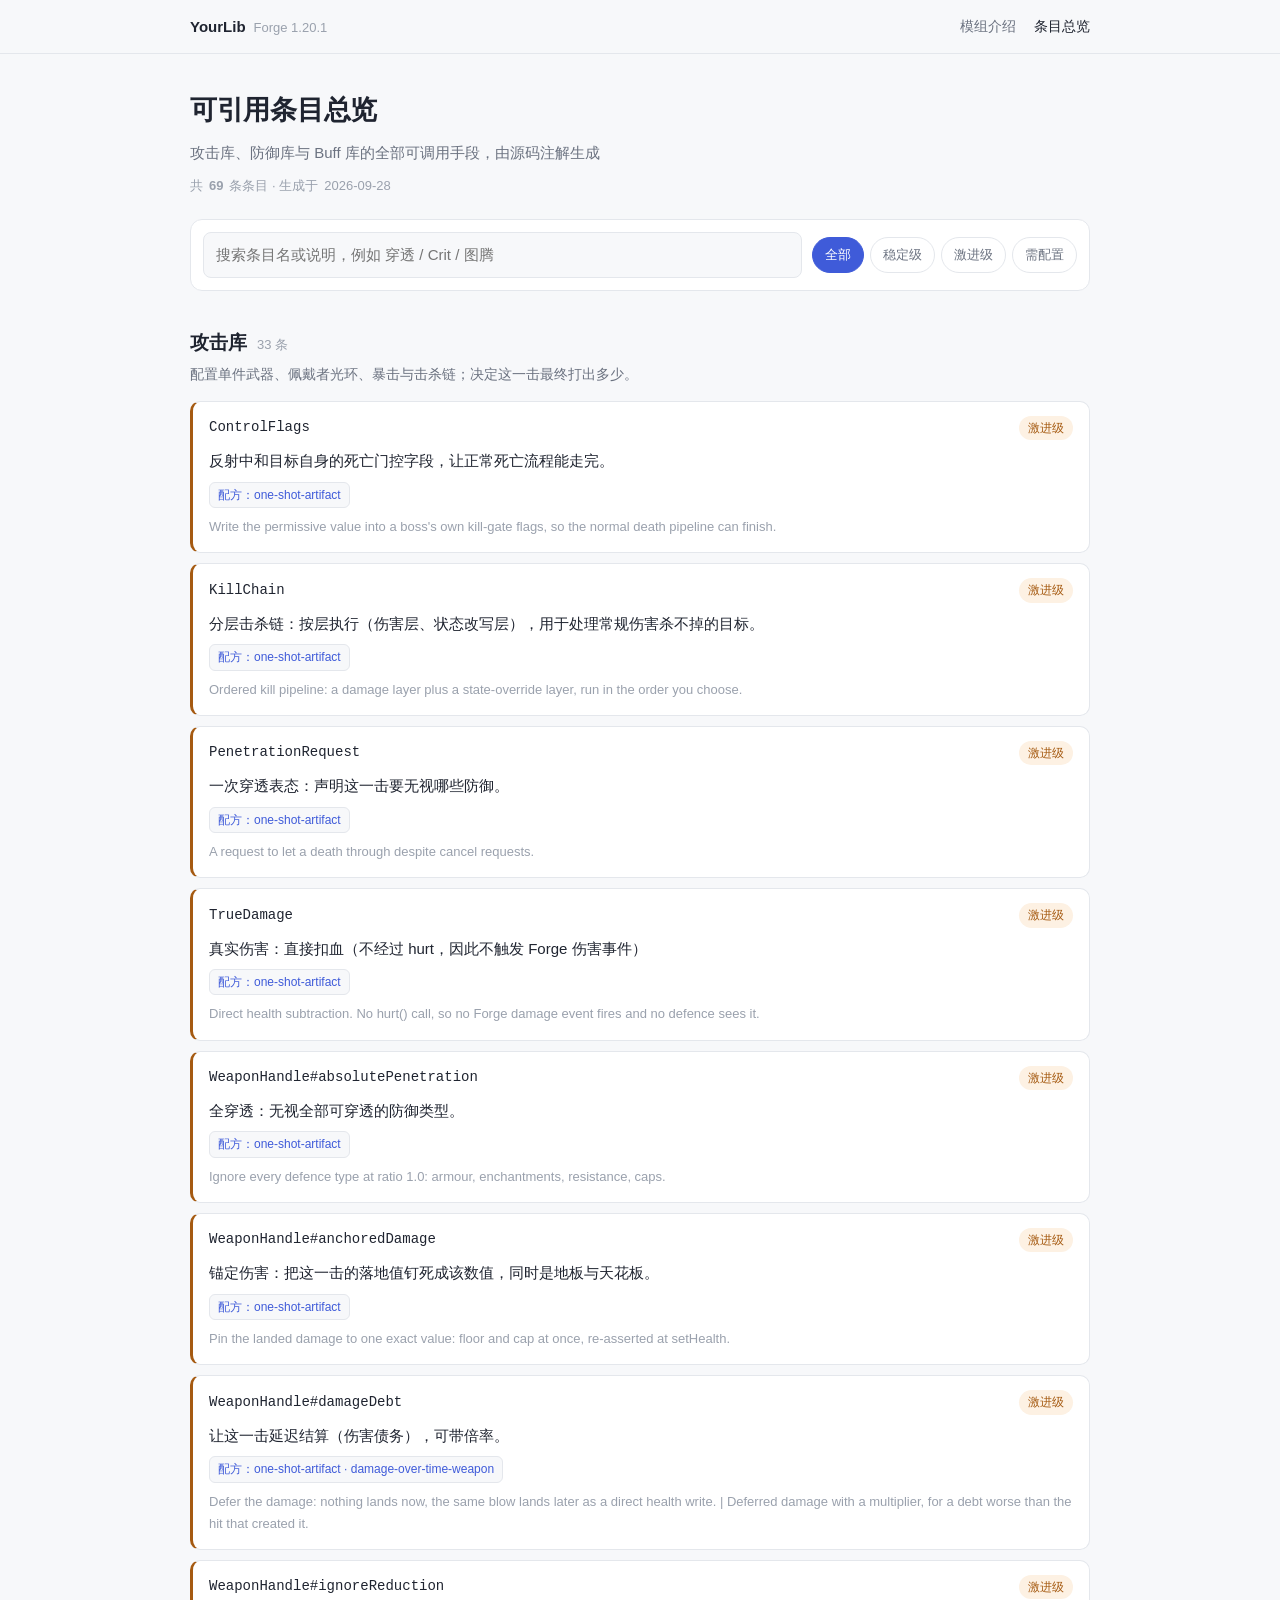
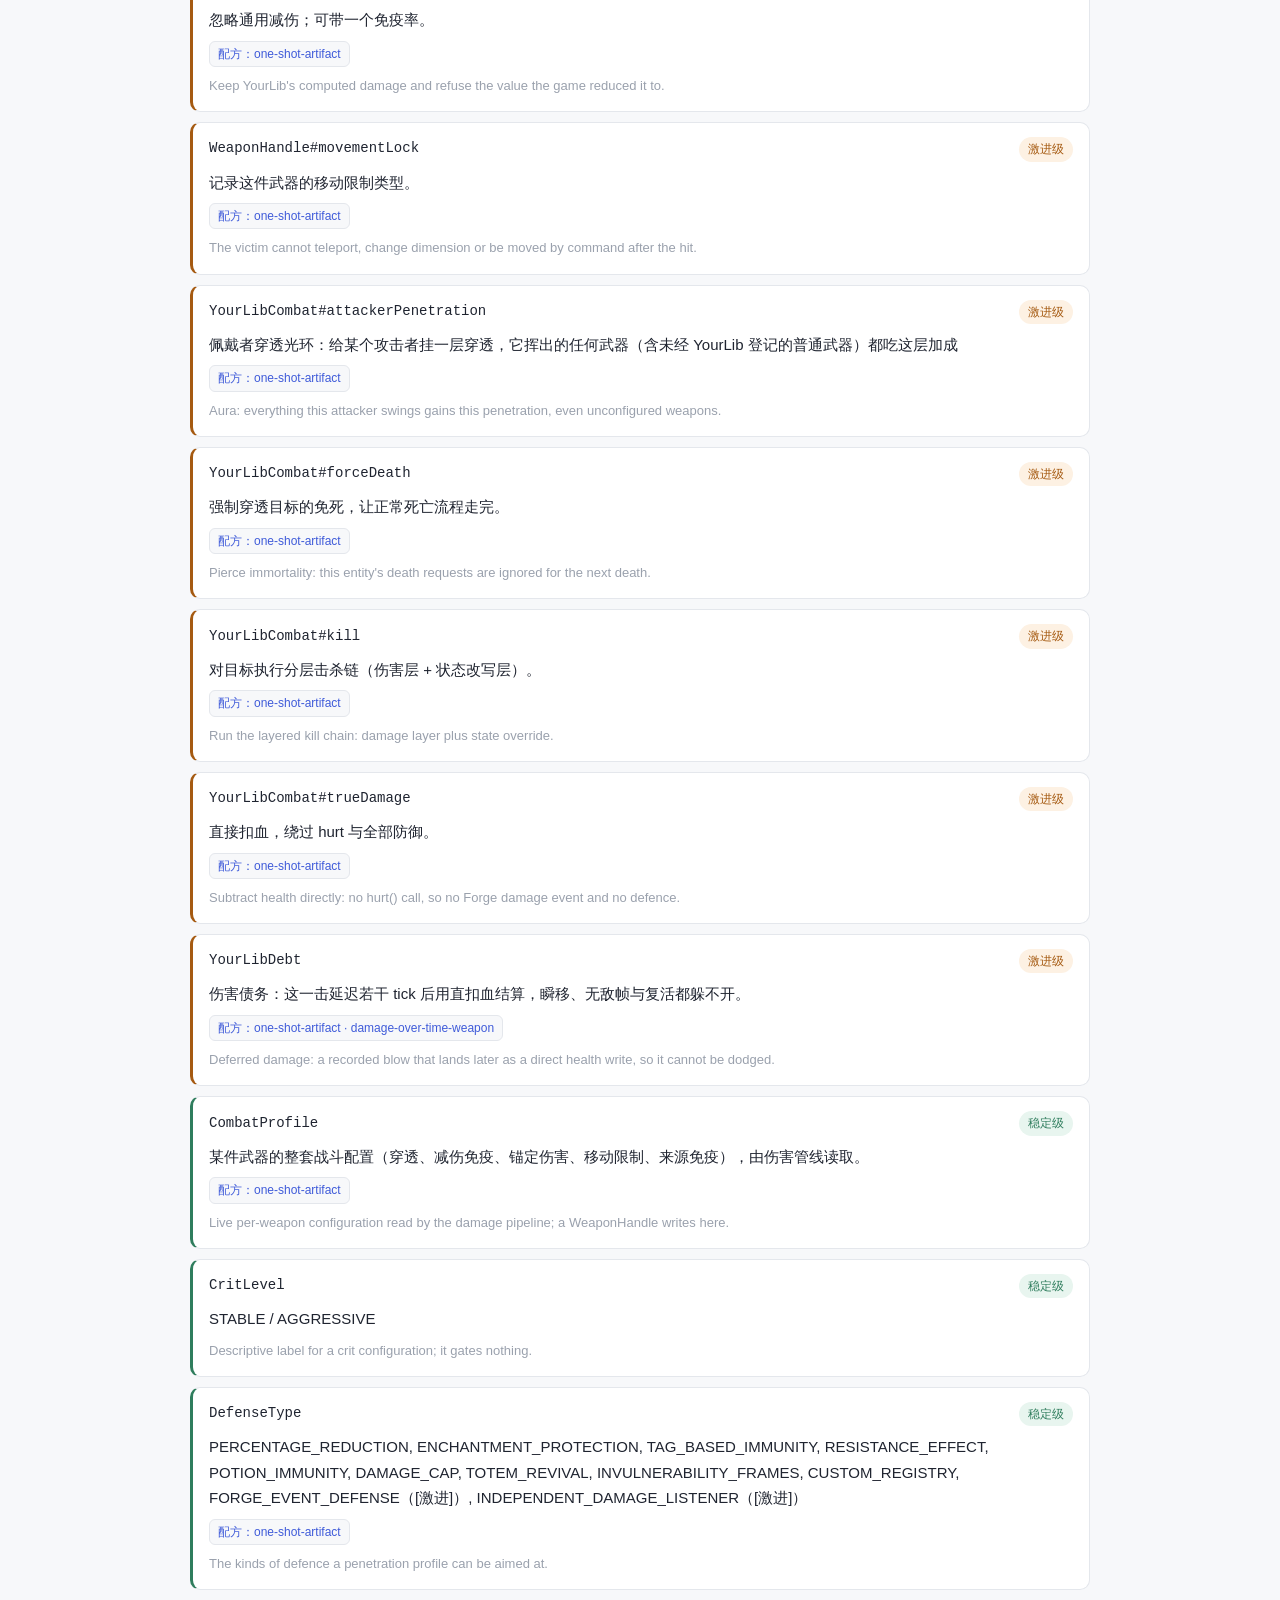
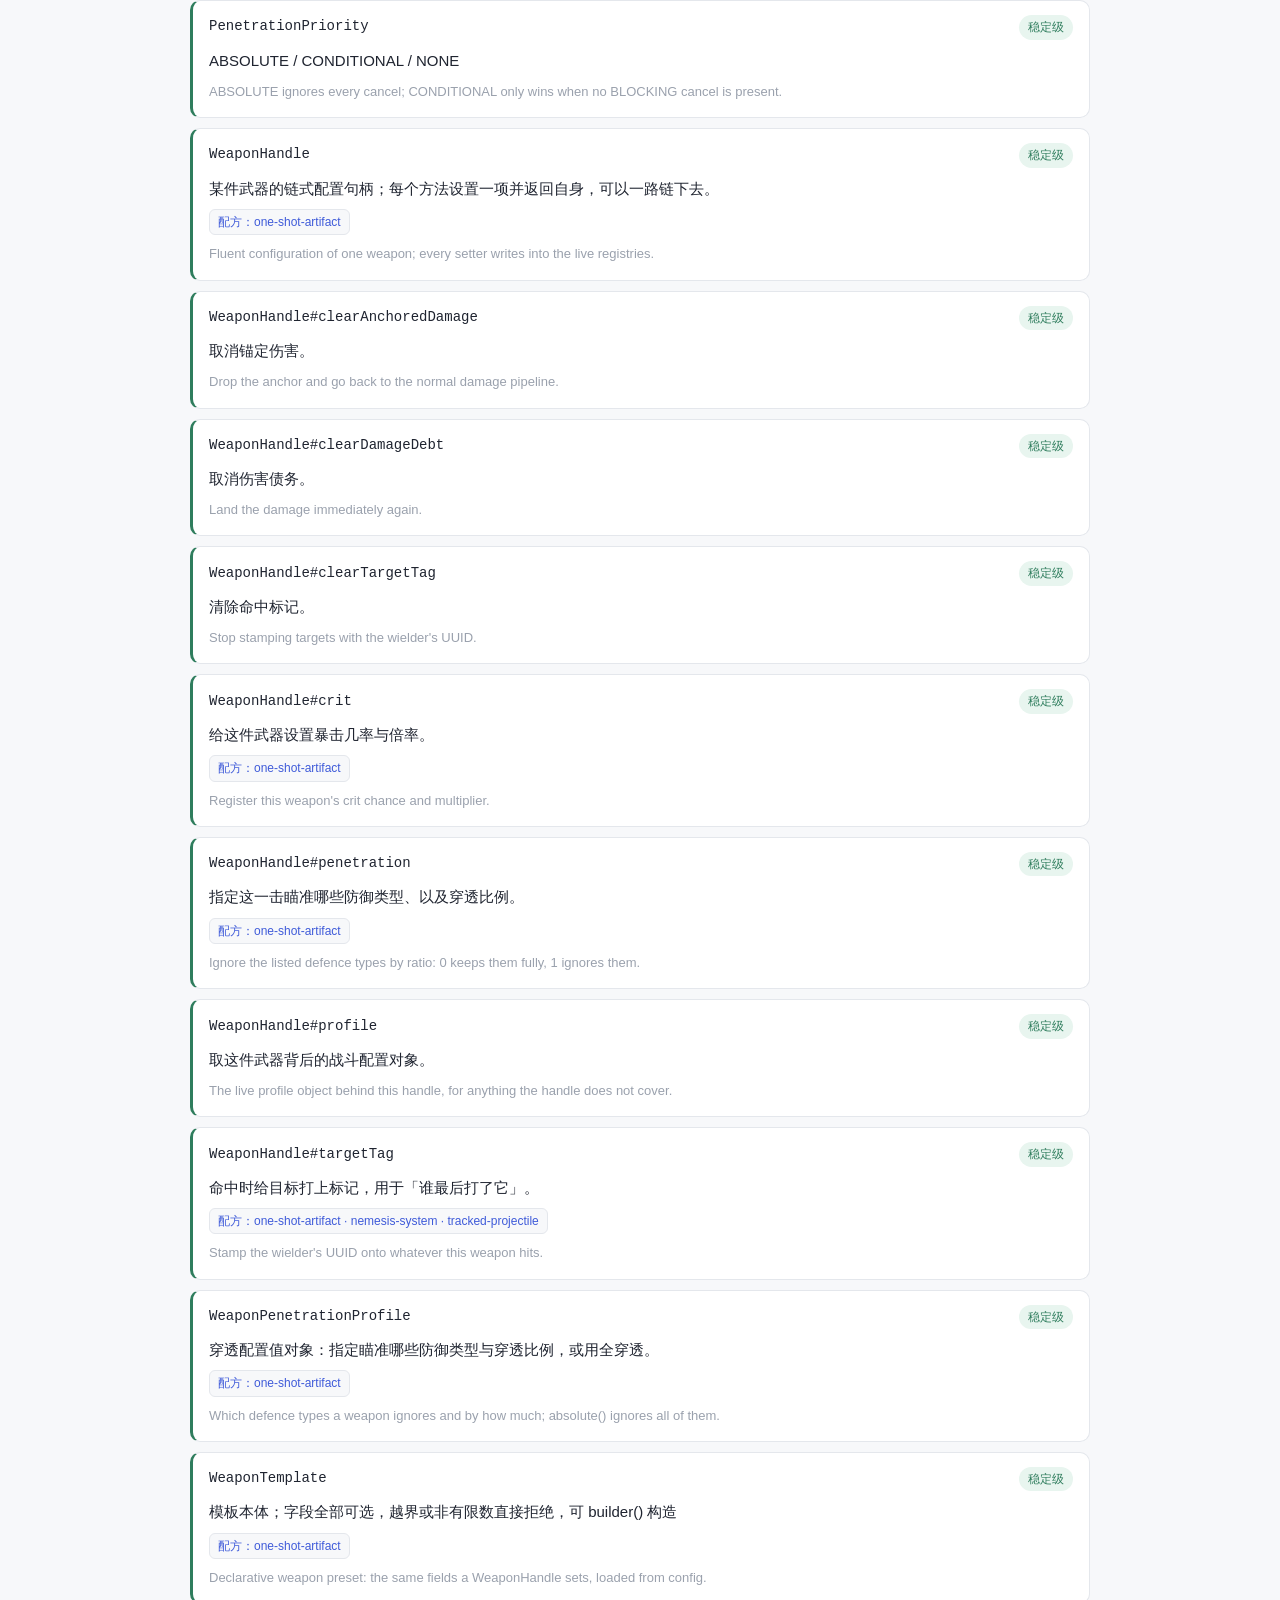
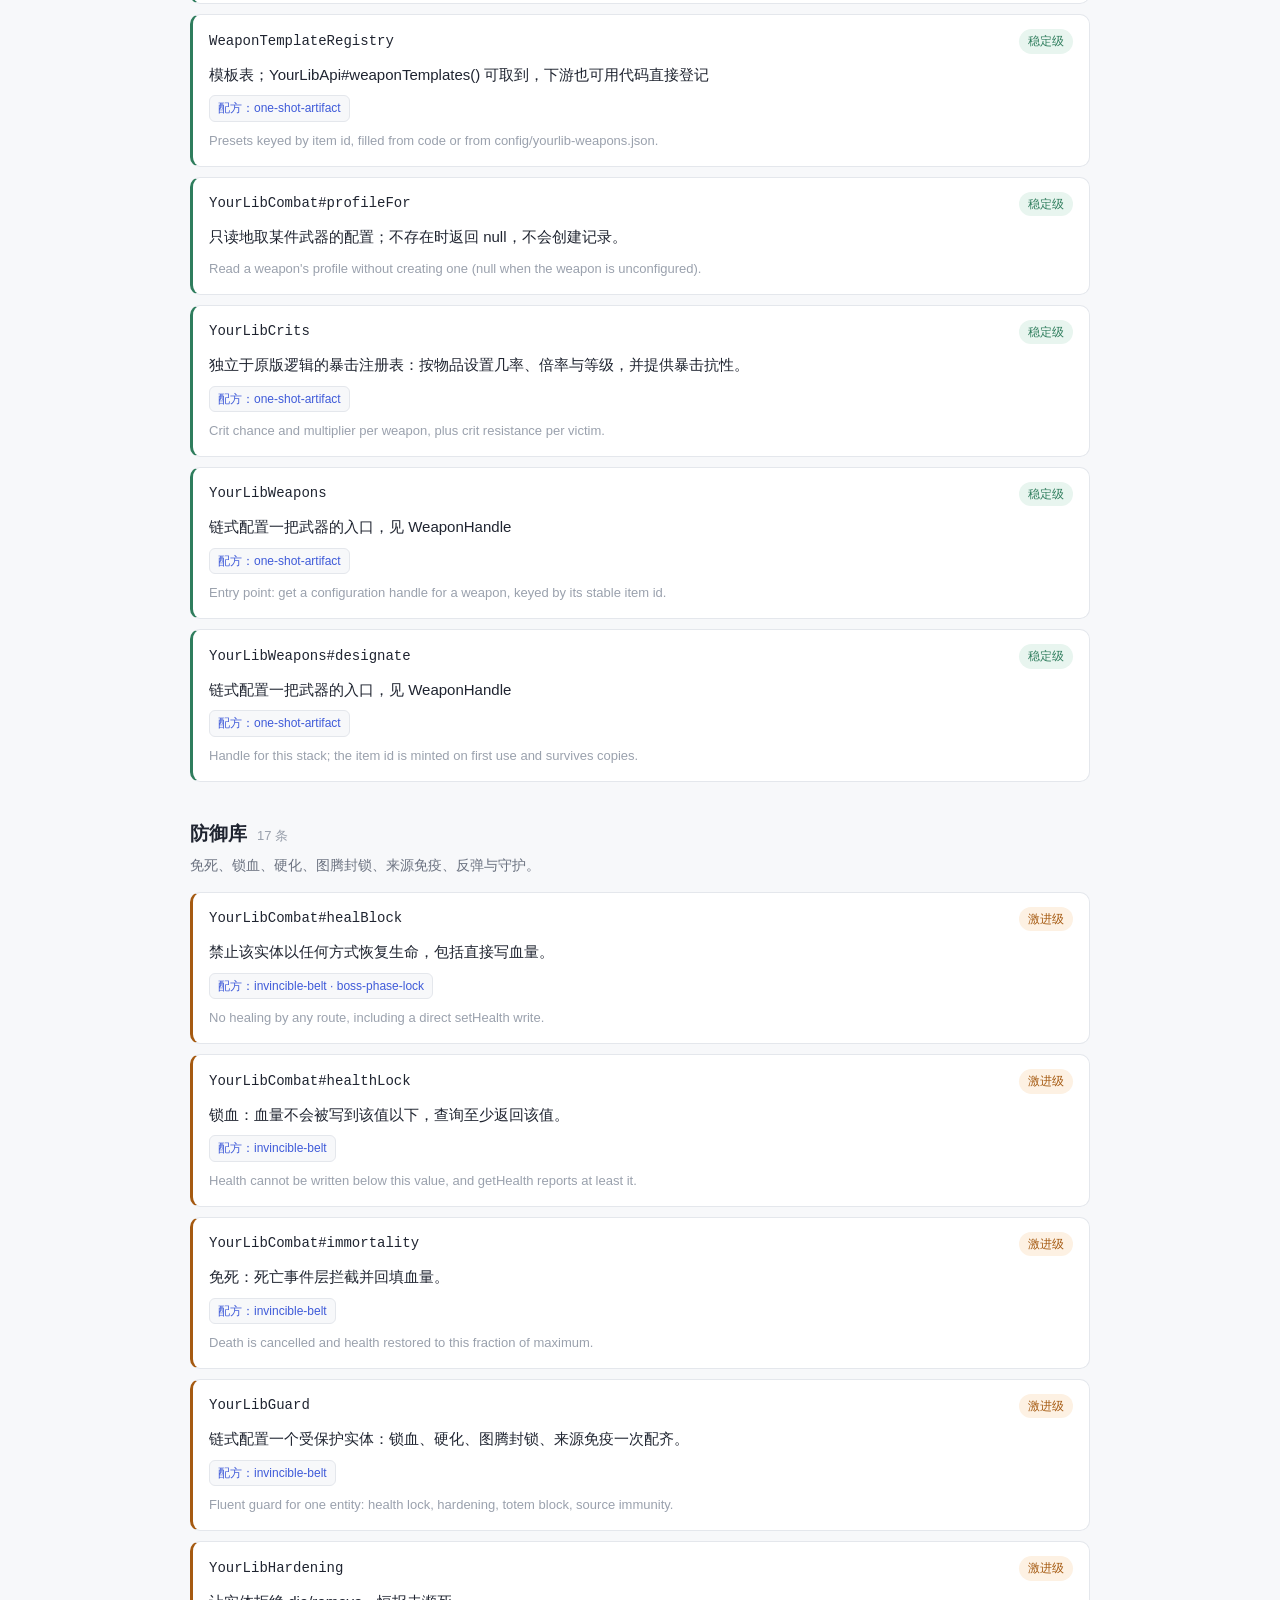
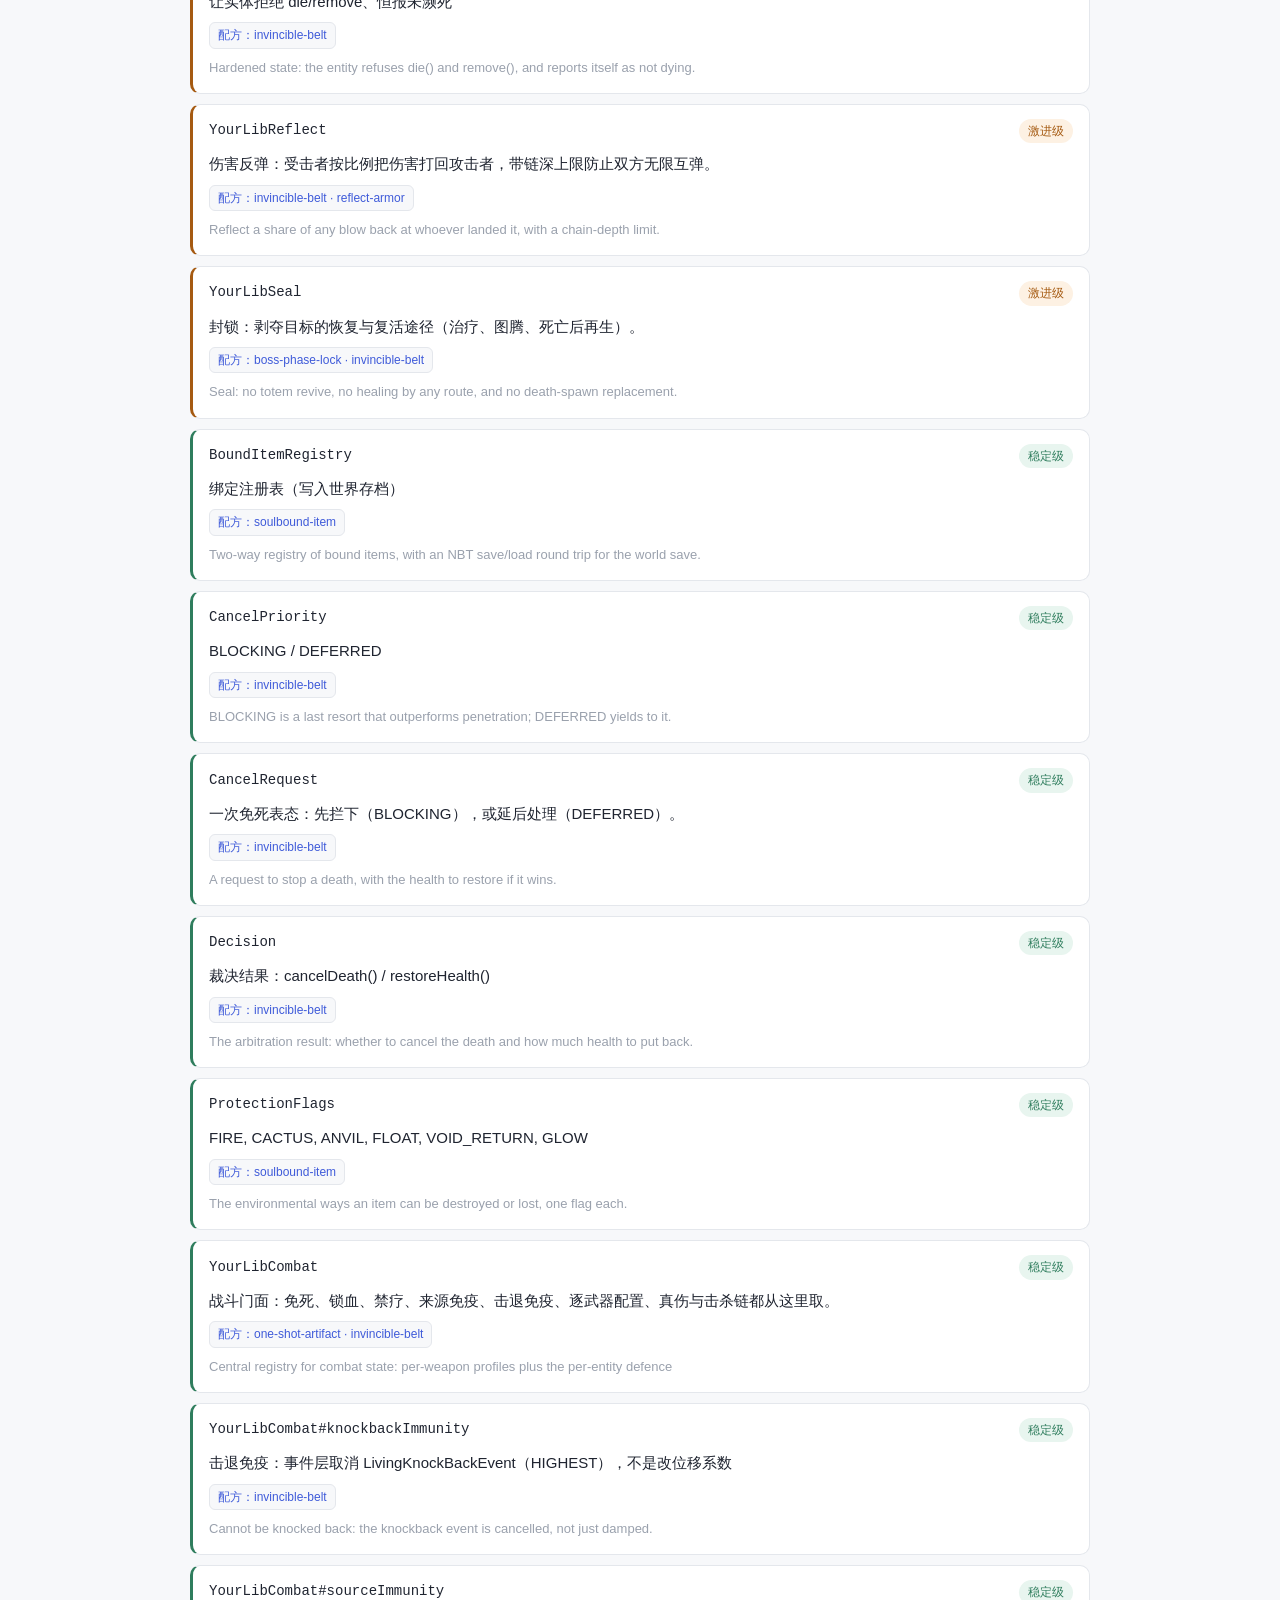
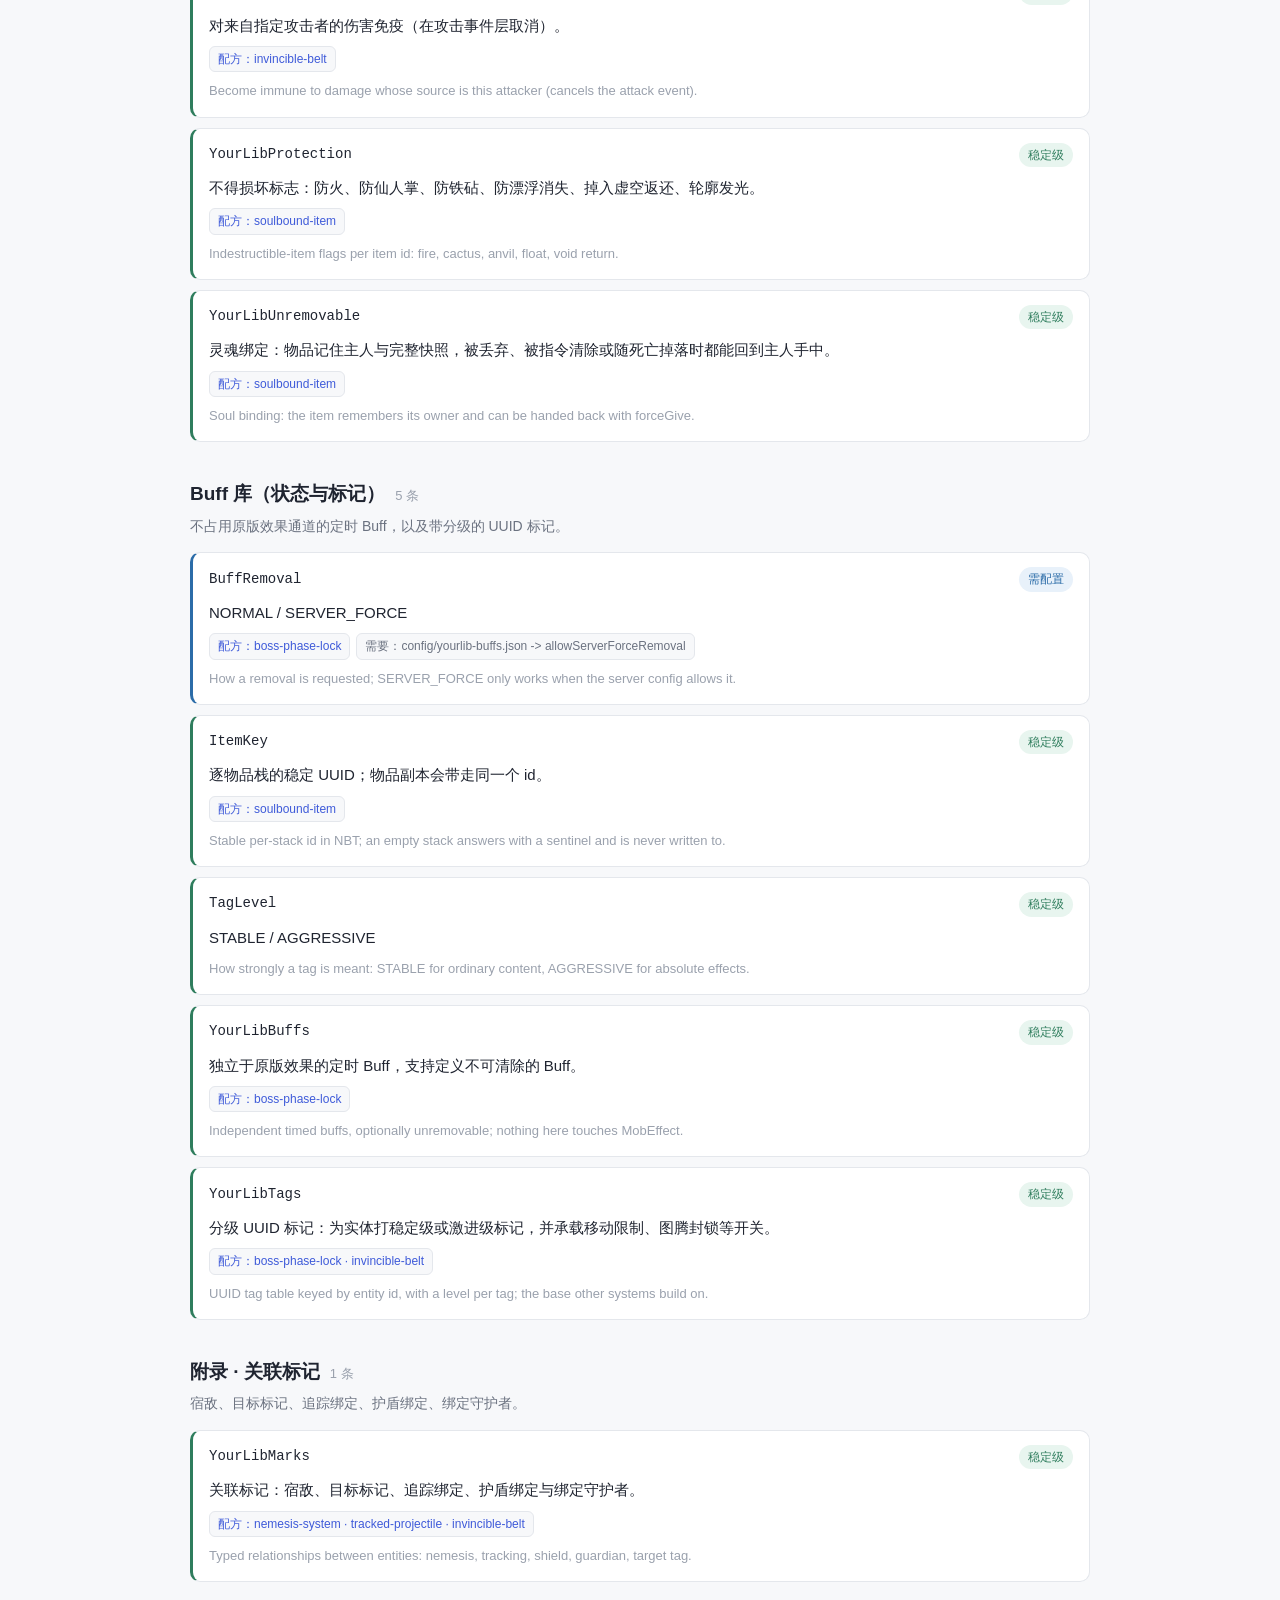
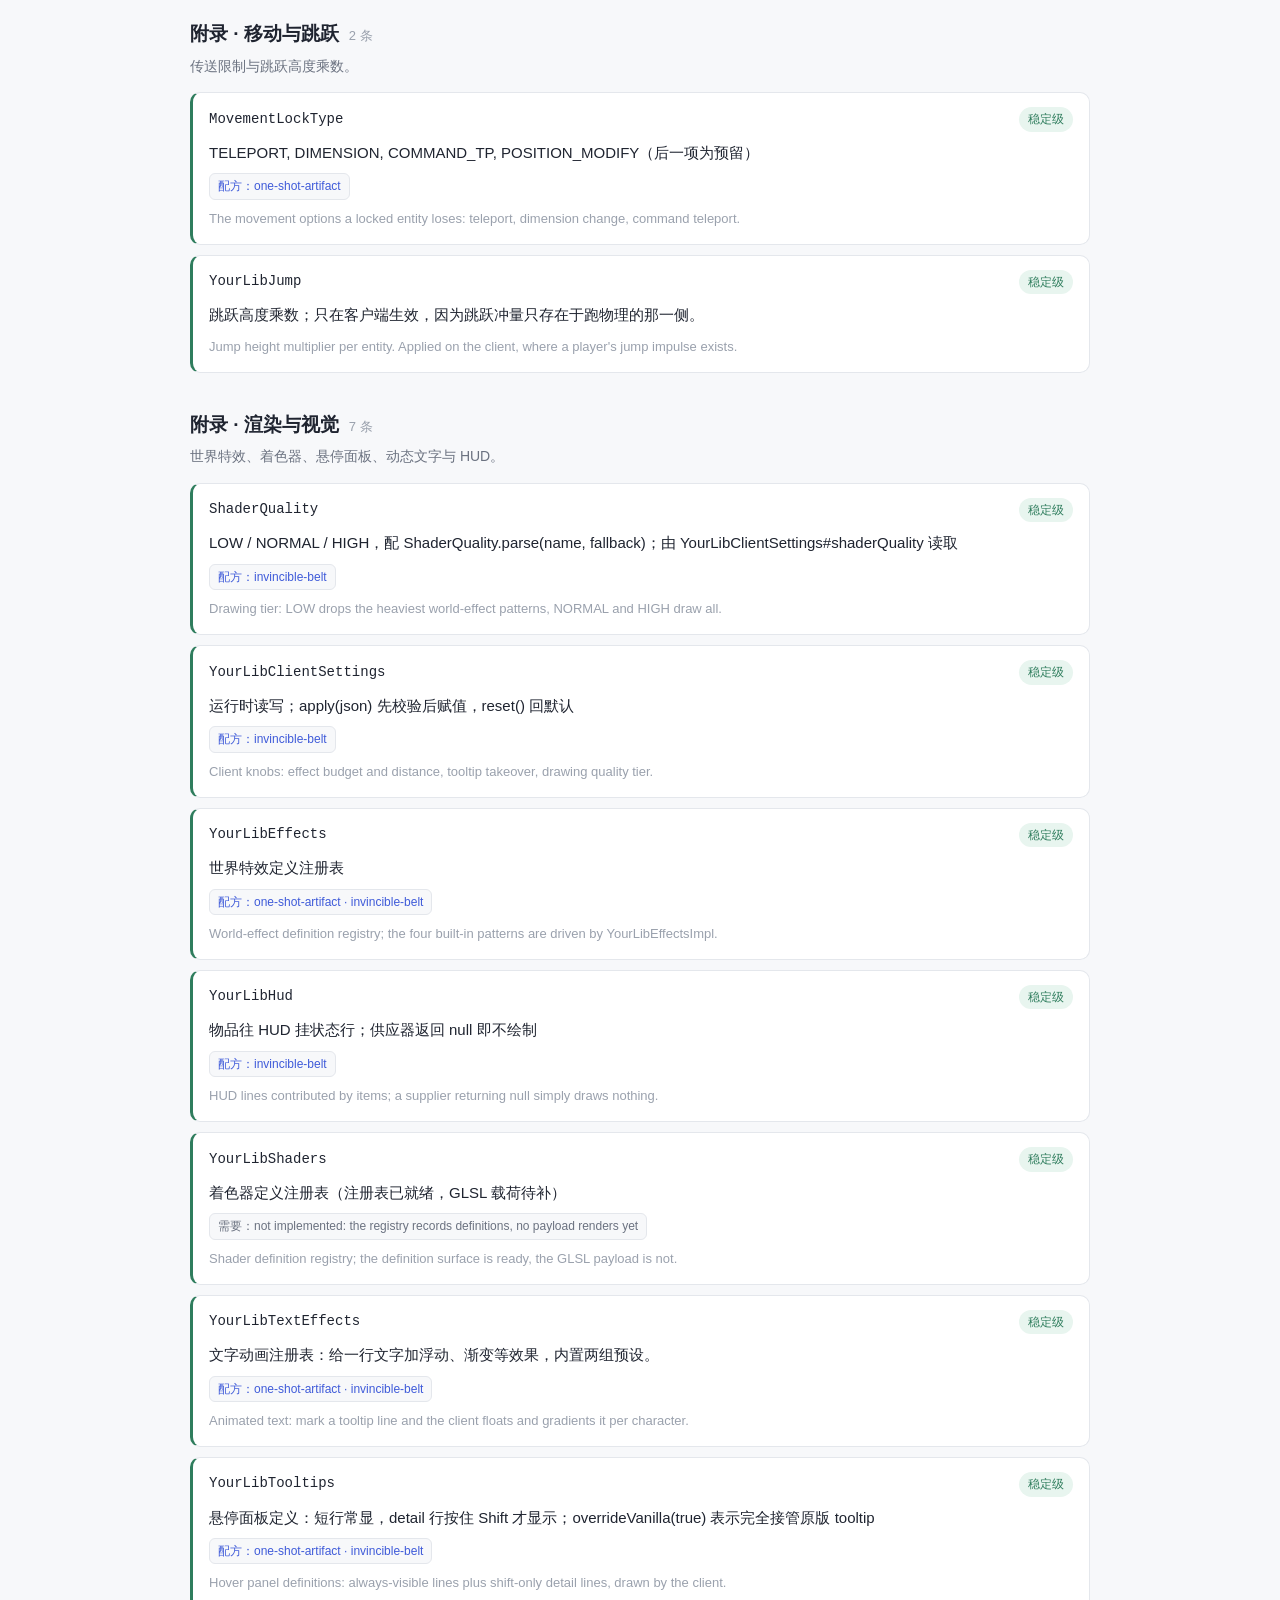
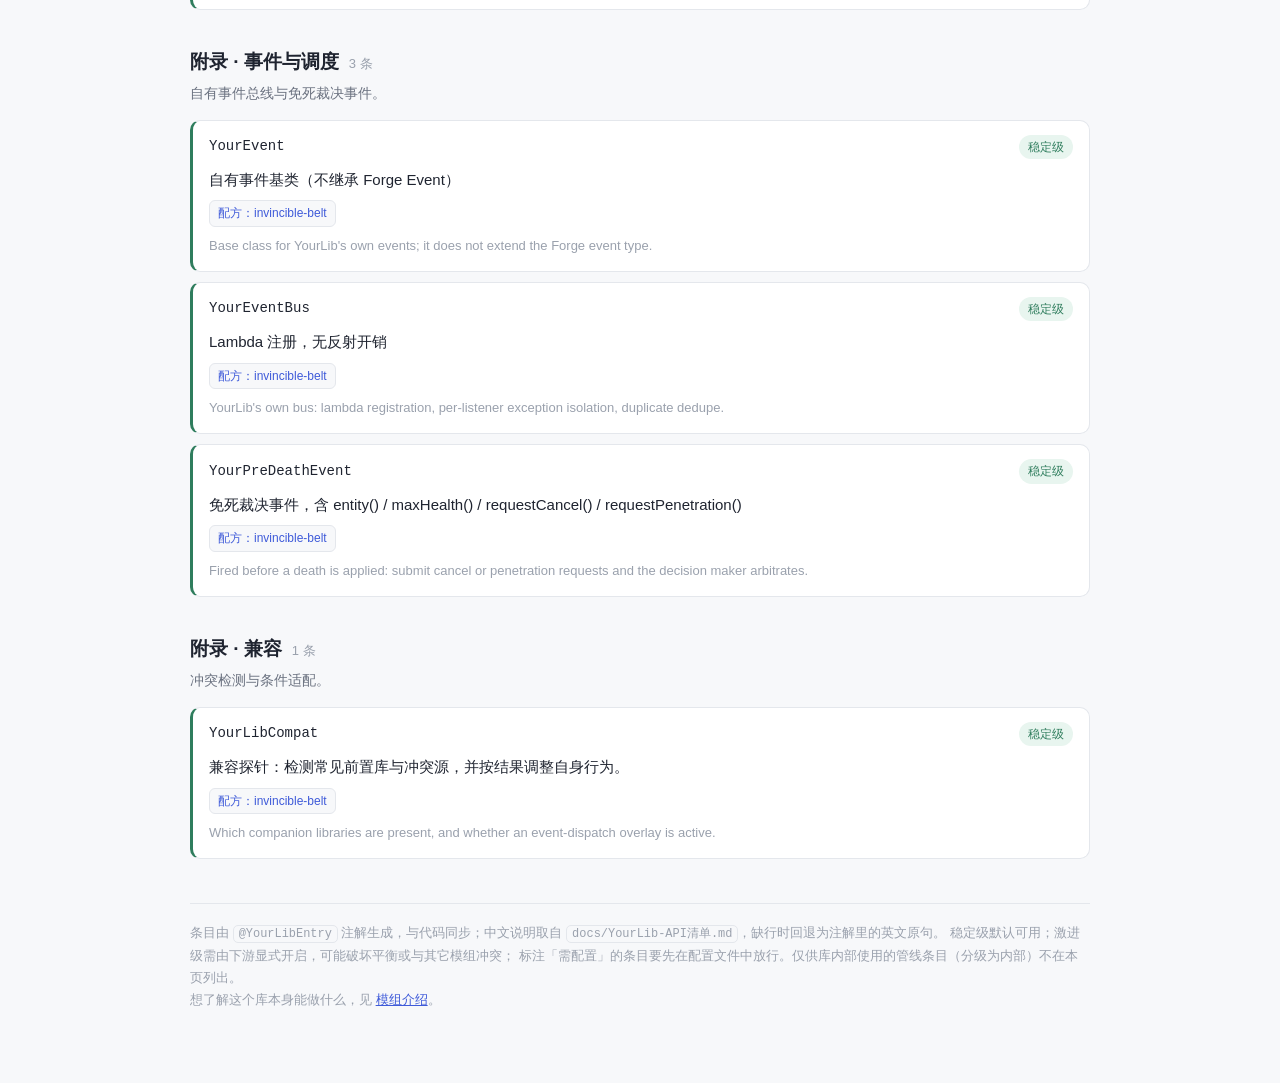
==== commit f944634d: "Add the mod introduction page and share one stylesheet between both pages" ====
--- a/index.html
+++ b/index.html
@@ -5,126 +5,25 @@
 <meta name="viewport" content="width=device-width, initial-scale=1">
 <title>YourLib 可引用条目总览</title>
 <meta name="description" content="YourLib（Minecraft Forge 1.20.1 前置库）的攻击库、防御库与 Buff 库全部可引用条目清单。">
-<style>
-  :root {
-    --bg: #f7f8fa;
-    --panel: #ffffff;
-    --line: #e4e7ec;
-    --text: #1f2430;
-    --muted: #6b7280;
-    --faint: #9aa1ad;
-    --accent: #3f5bd9;
-    --stable: #2f7d5d;
-    --stable-bg: #e8f5ef;
-    --aggr: #a55a11;
-    --aggr-bg: #fdf1e3;
-    --conf: #2b6ca8;
-    --conf-bg: #e8f1fa;
-    --mono: ui-monospace, SFMono-Regular, "Cascadia Code", Consolas, "Liberation Mono", monospace;
-  }
-  @media (prefers-color-scheme: dark) {
-    :root {
-      --bg: #14161a;
-      --panel: #1b1e24;
-      --line: #2a2f37;
-      --text: #e6e8ec;
-      --muted: #a2a9b4;
-      --faint: #767d88;
-      --accent: #8ea2ff;
-      --stable: #6fd0a5;
-      --stable-bg: #1d2c26;
-      --aggr: #e5a765;
-      --aggr-bg: #2e2418;
-      --conf: #86bbe6;
-      --conf-bg: #1a2530;
-    }
-  }
-  * { box-sizing: border-box; }
-  body {
-    margin: 0;
-    background: var(--bg);
-    color: var(--text);
-    font: 15px/1.7 -apple-system, BlinkMacSystemFont, "Segoe UI", "Noto Sans SC", "Microsoft YaHei", sans-serif;
-    -webkit-text-size-adjust: 100%;
-  }
-  .wrap { max-width: 940px; margin: 0 auto; padding: 40px 20px 72px; }
-
-  header h1 { margin: 0 0 6px; font-size: 27px; letter-spacing: -0.01em; }
-  header .sub { margin: 0; color: var(--muted); }
-  header .meta { margin: 10px 0 0; color: var(--faint); font-size: 13px; }
-
-  .controls {
-    position: sticky; top: 0; z-index: 5;
-    margin: 22px 0 8px; padding: 12px;
-    background: var(--panel); border: 1px solid var(--line); border-radius: 12px;
-    display: flex; flex-wrap: wrap; gap: 10px; align-items: center;
-  }
-  .controls input {
-    flex: 1 1 220px; min-width: 180px;
-    padding: 9px 12px; font: inherit; color: var(--text);
-    background: var(--bg); border: 1px solid var(--line); border-radius: 8px;
-  }
-  .controls input:focus { outline: 2px solid var(--accent); outline-offset: -1px; }
-  .chips { display: flex; flex-wrap: wrap; gap: 6px; }
-  .chip {
-    padding: 6px 12px; font: inherit; font-size: 13px; cursor: pointer;
-    color: var(--muted); background: transparent;
-    border: 1px solid var(--line); border-radius: 999px;
-  }
-  .chip:hover { color: var(--text); }
-  .chip[aria-pressed="true"] { color: #fff; background: var(--accent); border-color: var(--accent); }
-
-  section { margin-top: 34px; }
-  section h2 {
-    margin: 0 0 4px; font-size: 19px;
-    display: flex; align-items: baseline; gap: 10px;
-  }
-  section h2 .n { color: var(--faint); font-size: 13px; font-weight: 400; }
-  section .lede { margin: 0 0 14px; color: var(--muted); font-size: 14px; }
-
-  .entry {
-    padding: 14px 16px; margin-bottom: 10px;
-    background: var(--panel); border: 1px solid var(--line);
-    border-left: 3px solid var(--stable); border-radius: 10px;
-  }
-  .entry[data-tier="AGGRESSIVE"] { border-left-color: var(--aggr); }
-  .entry[data-tier="CONFIGURED"] { border-left-color: var(--conf); }
-  .entry[hidden] { display: none; }
-  .head { display: flex; flex-wrap: wrap; gap: 8px; align-items: center; }
-  .name {
-    font-family: var(--mono); font-size: 14px; color: var(--text);
-    text-decoration: none; word-break: break-all;
-  }
-  .name:hover { color: var(--accent); text-decoration: underline; }
-  .badge {
-    margin-left: auto; padding: 2px 9px; font-size: 12px; white-space: nowrap;
-    border-radius: 999px; color: var(--stable); background: var(--stable-bg);
-  }
-  .entry[data-tier="AGGRESSIVE"] .badge { color: var(--aggr); background: var(--aggr-bg); }
-  .entry[data-tier="CONFIGURED"] .badge { color: var(--conf); background: var(--conf-bg); }
-  .desc { margin: 8px 0 0; }
-  .meta { margin: 8px 0 0; display: flex; flex-wrap: wrap; gap: 6px; }
-  .tag {
-    font-size: 12px; padding: 2px 8px; border-radius: 6px;
-    color: var(--muted); background: var(--bg); border: 1px solid var(--line);
-  }
-  .tag.recipe { color: var(--accent); }
-  .en { margin: 8px 0 0; color: var(--faint); font-size: 13px; }
-
-  .empty { margin-top: 30px; color: var(--muted); }
-  footer {
-    margin-top: 44px; padding-top: 18px; border-top: 1px solid var(--line);
-    color: var(--faint); font-size: 13px;
-  }
-  footer a { color: var(--accent); }
-</style>
+<link rel="icon" href="data:image/svg+xml,<svg xmlns='http://www.w3.org/2000/svg' viewBox='0 0 32 32'><rect width='32' height='32' rx='7' fill='%233f5bd9'/><text x='16' y='23' font-size='19' font-family='monospace' fill='%23ffffff' text-anchor='middle'>Y</text></svg>">
+<link rel="stylesheet" href="assets/site.css">
 </head>
 <body>
+<nav class="topbar">
+  <div class="inner">
+    <a class="brand" href="./about.html">YourLib<span>Forge 1.20.1</span></a>
+    <span class="links">
+      <a href="./about.html">模组介绍</a>
+      <a href="./index.html" aria-current="page">条目总览</a>
+    </span>
+  </div>
+</nav>
+
 <div class="wrap">
   <header>
-    <h1>YourLib 可引用条目总览</h1>
-    <p class="sub">Minecraft Forge 1.20.1 前置库 · 攻击库、防御库与 Buff 库的全部可调用手段</p>
-    <p class="meta">共 <strong id="total">0</strong> 条条目 · 由源码注解生成 <span id="generated">2026-09-28</span></p>
+    <h1>可引用条目总览</h1>
+    <p class="sub">攻击库、防御库与 Buff 库的全部可调用手段，由源码注解生成</p>
+    <p class="meta">共 <strong id="total">0</strong> 条条目 · 生成于 <span id="generated">2026-09-28</span></p>
   </header>
 
   <div class="controls">
@@ -146,6 +45,7 @@
     <code>docs/YourLib-API清单.md</code>，缺行时回退为注解里的英文原句。
     稳定级默认可用；激进级需由下游显式开启，可能破坏平衡或与其它模组冲突；
     标注「需配置」的条目要先在配置文件中放行。仅供库内部使用的管线条目（分级为内部）不在本页列出。
+    <br>想了解这个库本身能做什么，见 <a href="./about.html">模组介绍</a>。
   </footer>
 </div>
 
--- a/assets/site.css
+++ b/assets/site.css
@@ -0,0 +1,189 @@
+/* Shared stylesheet for the YourLib pages (about.html and index.html).
+   One file so the two pages cannot drift apart; the generator writes it out next to them. */
+
+:root {
+  --bg: #f7f8fa;
+  --panel: #ffffff;
+  --line: #e4e7ec;
+  --text: #1f2430;
+  --muted: #6b7280;
+  --faint: #9aa1ad;
+  --accent: #3f5bd9;
+  --accent-soft: #eef1fd;
+  --stable: #2f7d5d;
+  --stable-bg: #e8f5ef;
+  --aggr: #a55a11;
+  --aggr-bg: #fdf1e3;
+  --conf: #2b6ca8;
+  --conf-bg: #e8f1fa;
+  --mono: ui-monospace, SFMono-Regular, "Cascadia Code", Consolas, "Liberation Mono", monospace;
+  --topbar-h: 53px;
+}
+@media (prefers-color-scheme: dark) {
+  :root {
+    --bg: #14161a;
+    --panel: #1b1e24;
+    --line: #2a2f37;
+    --text: #e6e8ec;
+    --muted: #a2a9b4;
+    --faint: #767d88;
+    --accent: #8ea2ff;
+    --accent-soft: #1e2233;
+    --stable: #6fd0a5;
+    --stable-bg: #1d2c26;
+    --aggr: #e5a765;
+    --aggr-bg: #2e2418;
+    --conf: #86bbe6;
+    --conf-bg: #1a2530;
+  }
+}
+
+* { box-sizing: border-box; }
+body {
+  margin: 0;
+  background: var(--bg);
+  color: var(--text);
+  font: 15px/1.7 -apple-system, BlinkMacSystemFont, "Segoe UI", "Noto Sans SC", "Microsoft YaHei", sans-serif;
+  -webkit-text-size-adjust: 100%;
+}
+a { color: var(--accent); }
+code {
+  font-family: var(--mono);
+  font-size: 0.92em;
+  padding: 1px 5px;
+  border-radius: 5px;
+  background: var(--bg);
+  border: 1px solid var(--line);
+}
+pre {
+  margin: 12px 0 0;
+  padding: 14px 16px;
+  overflow-x: auto;
+  background: var(--panel);
+  border: 1px solid var(--line);
+  border-radius: 10px;
+}
+pre code { padding: 0; border: 0; background: none; font-size: 13px; line-height: 1.65; }
+
+/* --- top bar, shared by both pages ------------------------------------- */
+.topbar {
+  position: sticky; top: 0; z-index: 10;
+  background: var(--bg);
+  border-bottom: 1px solid var(--line);
+}
+.topbar .inner {
+  max-width: 940px; margin: 0 auto; padding: 0 20px;
+  height: var(--topbar-h);
+  display: flex; align-items: center; gap: 18px;
+}
+.topbar .brand { font-weight: 600; color: var(--text); text-decoration: none; }
+.topbar .brand span { color: var(--faint); font-weight: 400; font-size: 13px; margin-left: 8px; }
+.topbar .links { margin-left: auto; display: flex; gap: 18px; }
+.topbar .links a { color: var(--muted); text-decoration: none; font-size: 14px; }
+.topbar .links a:hover { color: var(--text); }
+.topbar .links a[aria-current="page"] { color: var(--text); font-weight: 500; }
+
+.wrap { max-width: 940px; margin: 0 auto; padding: 34px 20px 72px; }
+
+header h1 { margin: 0 0 6px; font-size: 27px; letter-spacing: -0.01em; }
+header .sub { margin: 0; color: var(--muted); }
+header .meta { margin: 10px 0 0; color: var(--faint); font-size: 13px; }
+
+/* --- buttons ----------------------------------------------------------- */
+.actions { margin: 20px 0 0; display: flex; flex-wrap: wrap; gap: 10px; }
+.btn {
+  display: inline-block; padding: 10px 18px; font-size: 14px;
+  text-decoration: none; border-radius: 9px;
+  border: 1px solid var(--line); color: var(--text); background: var(--panel);
+}
+.btn:hover { border-color: var(--accent); color: var(--accent); }
+.btn.primary { background: var(--accent); border-color: var(--accent); color: #fff; }
+.btn.primary:hover { filter: brightness(1.07); color: #fff; }
+
+/* --- generic blocks ---------------------------------------------------- */
+section { margin-top: 36px; }
+section h2 { margin: 0 0 4px; font-size: 19px; display: flex; align-items: baseline; gap: 10px; }
+section h2 .n { color: var(--faint); font-size: 13px; font-weight: 400; }
+section .lede { margin: 0 0 14px; color: var(--muted); font-size: 14px; }
+
+.card {
+  padding: 14px 16px; margin-bottom: 10px;
+  background: var(--panel); border: 1px solid var(--line);
+  border-left: 3px solid var(--stable); border-radius: 10px;
+}
+.card h3 { margin: 0 0 6px; font-size: 15px; }
+.card p { margin: 6px 0 0; color: var(--muted); font-size: 14px; }
+.card p:first-of-type { margin-top: 6px; }
+
+.cols { display: grid; grid-template-columns: repeat(auto-fit, minmax(268px, 1fr)); gap: 10px; }
+.cols .card { margin-bottom: 0; }
+.tagline { color: var(--faint); font-size: 12px; font-family: var(--mono); }
+
+/* A card that carries no tier keeps a neutral edge, so the accent bar stays meaningful when it is
+   present. A whole card can be a link; it must not look like one until hovered. */
+.card.plain { border-left-color: var(--line); }
+.card.warn { border-left-color: var(--aggr); }
+a.card, a.card:visited { display: block; text-decoration: none; color: inherit; }
+a.card:hover { border-color: var(--accent); }
+a.card:hover h3 { color: var(--accent); }
+
+ol.principles, ul.limits { margin: 0; padding-left: 22px; }
+ol.principles li, ul.limits li { margin: 6px 0; }
+ul.limits { color: var(--muted); }
+
+/* --- entry list (index.html) ------------------------------------------- */
+.controls {
+  position: sticky; top: var(--topbar-h); z-index: 5;
+  margin: 22px 0 8px; padding: 12px;
+  background: var(--panel); border: 1px solid var(--line); border-radius: 12px;
+  display: flex; flex-wrap: wrap; gap: 10px; align-items: center;
+}
+.controls input {
+  flex: 1 1 220px; min-width: 180px;
+  padding: 9px 12px; font: inherit; color: var(--text);
+  background: var(--bg); border: 1px solid var(--line); border-radius: 8px;
+}
+.controls input:focus { outline: 2px solid var(--accent); outline-offset: -1px; }
+.chips { display: flex; flex-wrap: wrap; gap: 6px; }
+.chip {
+  padding: 6px 12px; font: inherit; font-size: 13px; cursor: pointer;
+  color: var(--muted); background: transparent;
+  border: 1px solid var(--line); border-radius: 999px;
+}
+.chip:hover { color: var(--text); }
+.chip[aria-pressed="true"] { color: #fff; background: var(--accent); border-color: var(--accent); }
+
+.entry {
+  padding: 14px 16px; margin-bottom: 10px;
+  background: var(--panel); border: 1px solid var(--line);
+  border-left: 3px solid var(--stable); border-radius: 10px;
+}
+.entry[data-tier="AGGRESSIVE"] { border-left-color: var(--aggr); }
+.entry[data-tier="CONFIGURED"] { border-left-color: var(--conf); }
+.entry[hidden] { display: none; }
+.head { display: flex; flex-wrap: wrap; gap: 8px; align-items: center; }
+.name {
+  font-family: var(--mono); font-size: 14px; color: var(--text);
+  text-decoration: none; word-break: break-all;
+}
+.name:hover { color: var(--accent); text-decoration: underline; }
+.badge {
+  margin-left: auto; padding: 2px 9px; font-size: 12px; white-space: nowrap;
+  border-radius: 999px; color: var(--stable); background: var(--stable-bg);
+}
+.entry[data-tier="AGGRESSIVE"] .badge { color: var(--aggr); background: var(--aggr-bg); }
+.entry[data-tier="CONFIGURED"] .badge { color: var(--conf); background: var(--conf-bg); }
+.desc { margin: 8px 0 0; }
+.meta { margin: 8px 0 0; display: flex; flex-wrap: wrap; gap: 6px; }
+.tag {
+  font-size: 12px; padding: 2px 8px; border-radius: 6px;
+  color: var(--muted); background: var(--bg); border: 1px solid var(--line);
+}
+.tag.recipe { color: var(--accent); }
+.en { margin: 8px 0 0; color: var(--faint); font-size: 13px; }
+.empty { margin-top: 30px; color: var(--muted); }
+
+footer {
+  margin-top: 44px; padding-top: 18px; border-top: 1px solid var(--line);
+  color: var(--faint); font-size: 13px;
+}
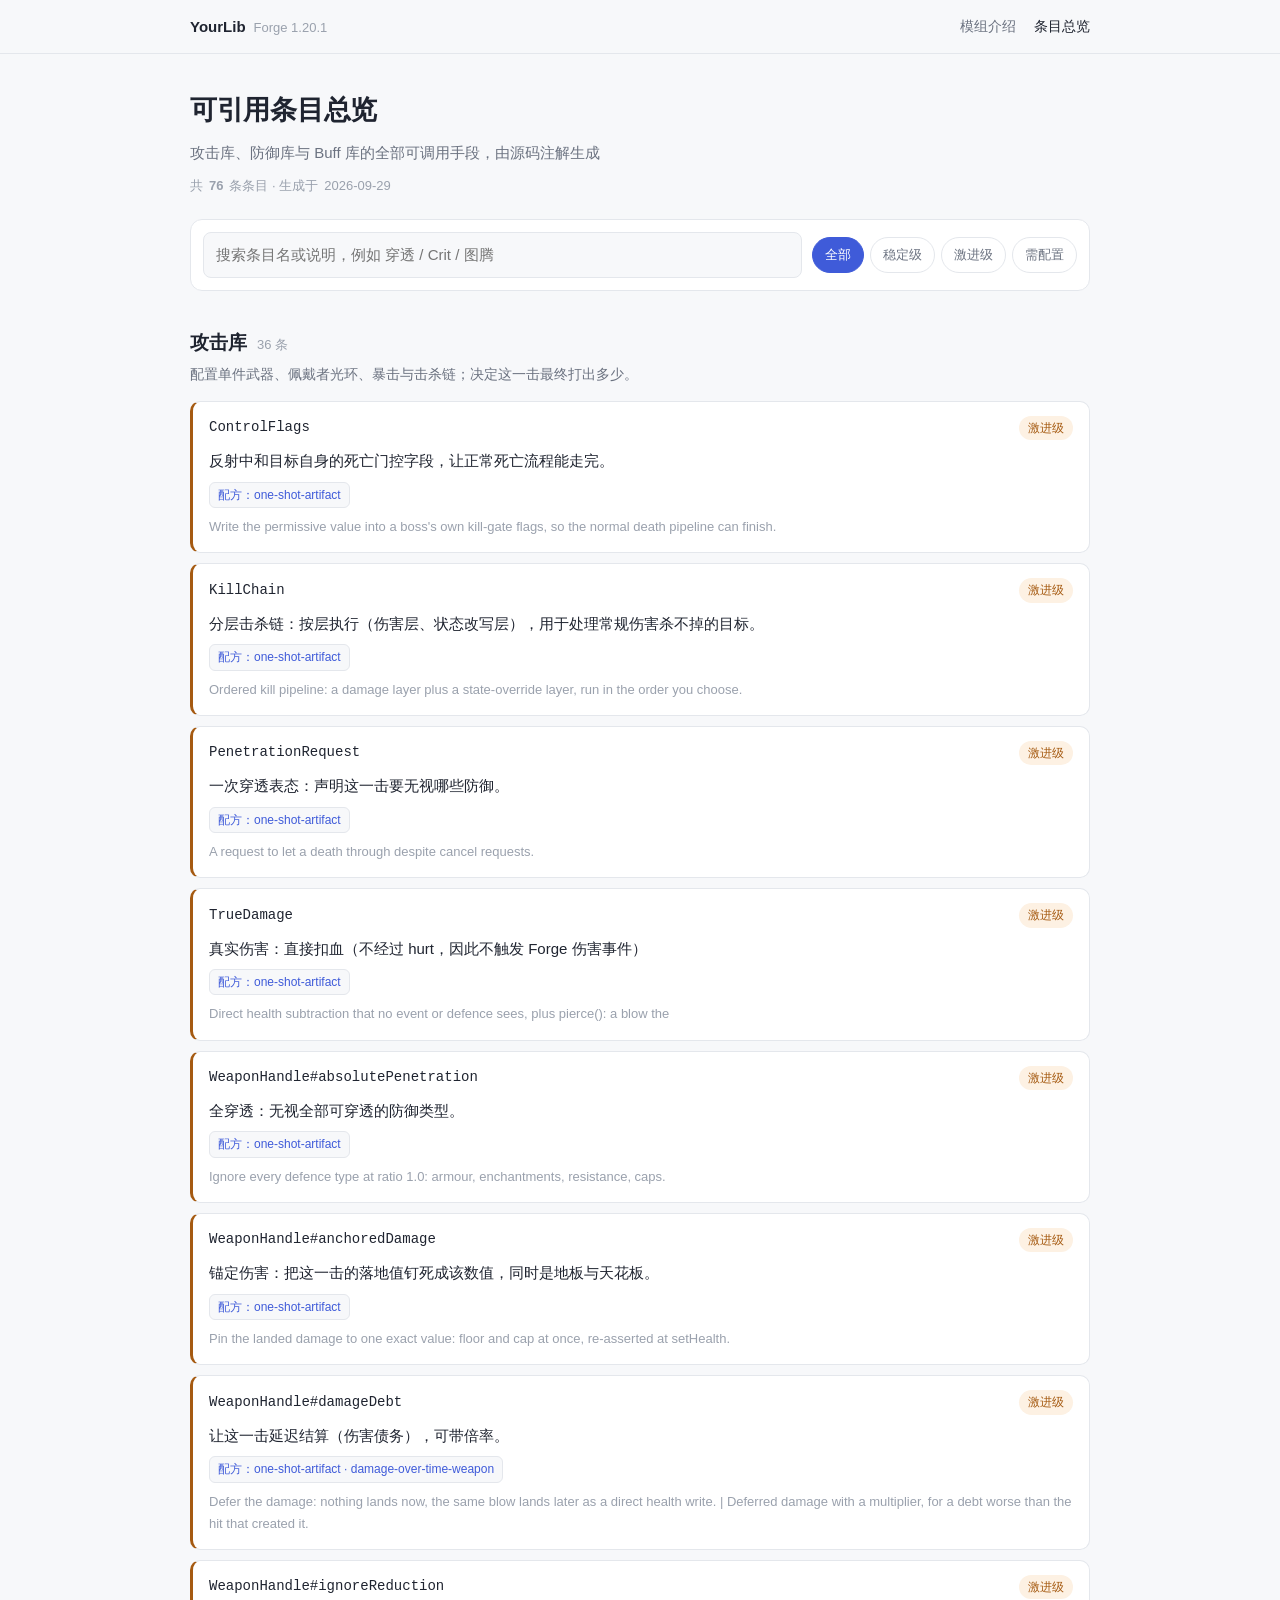
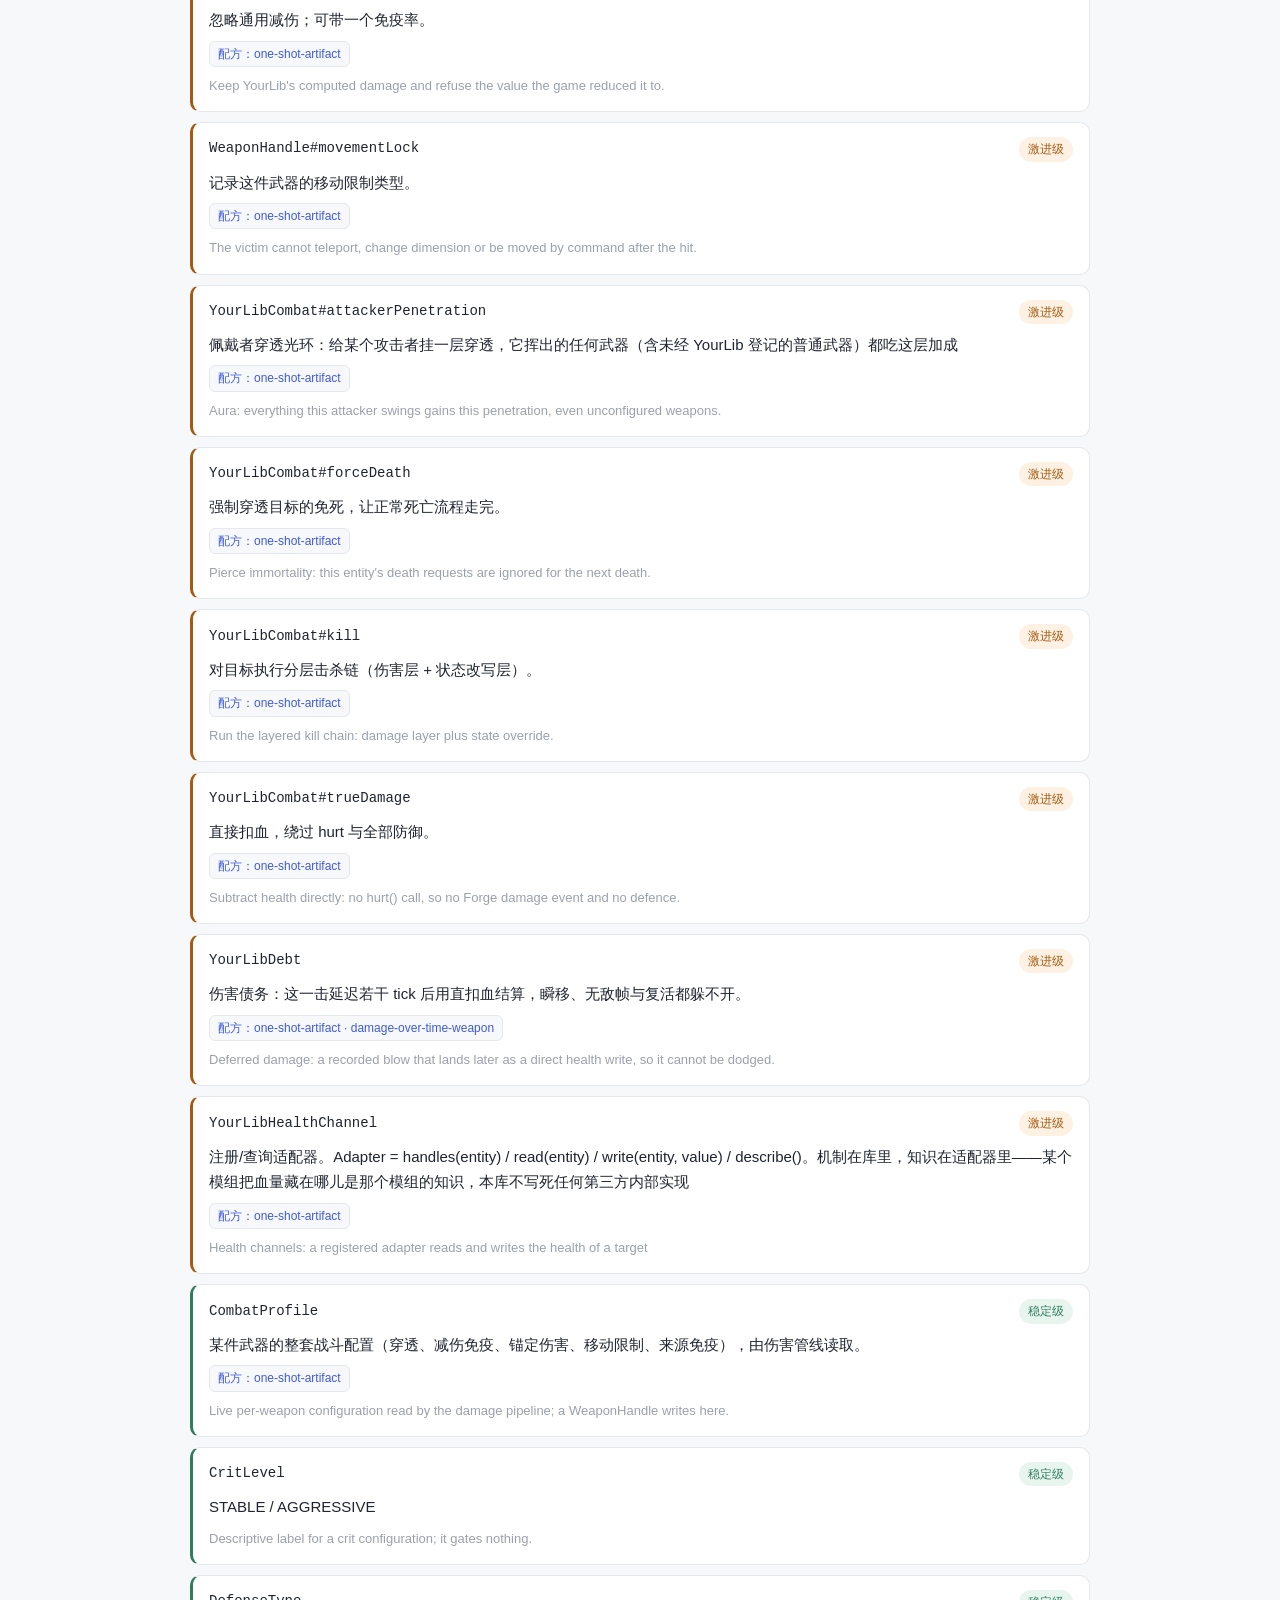
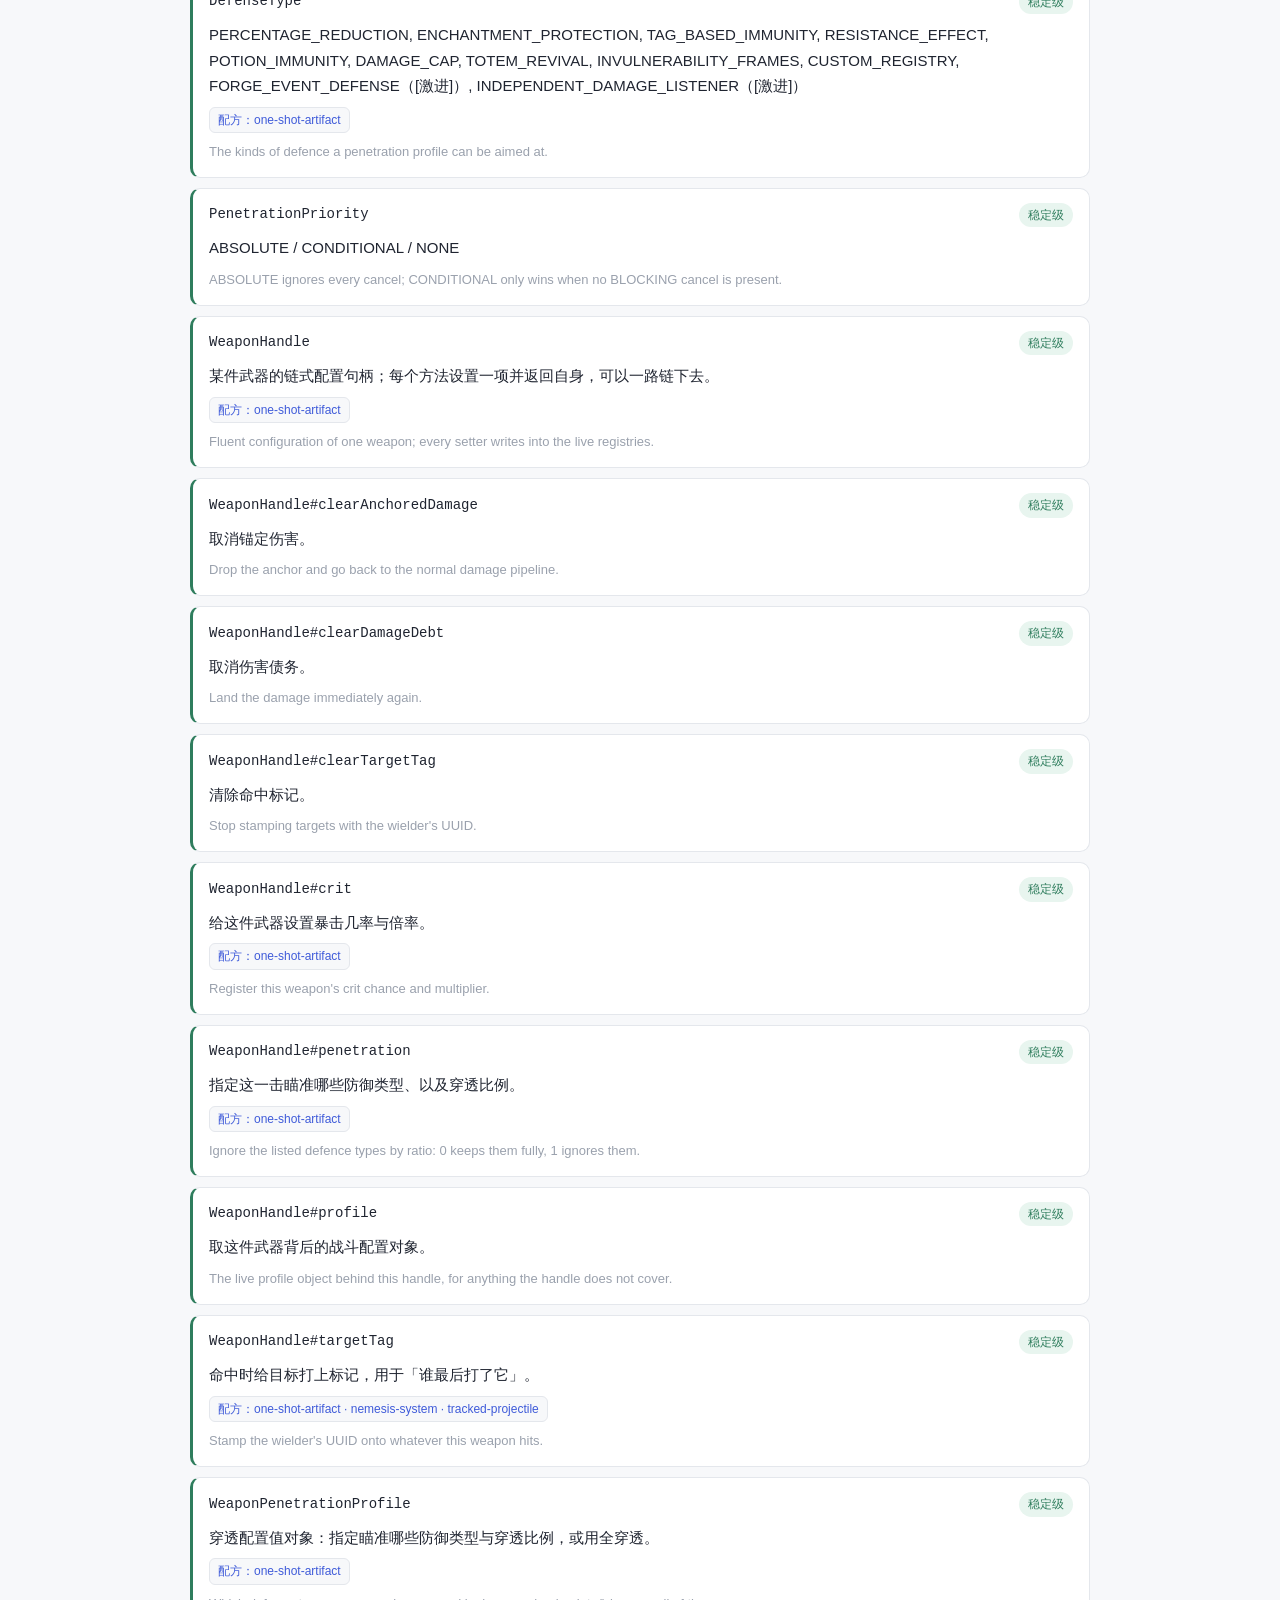
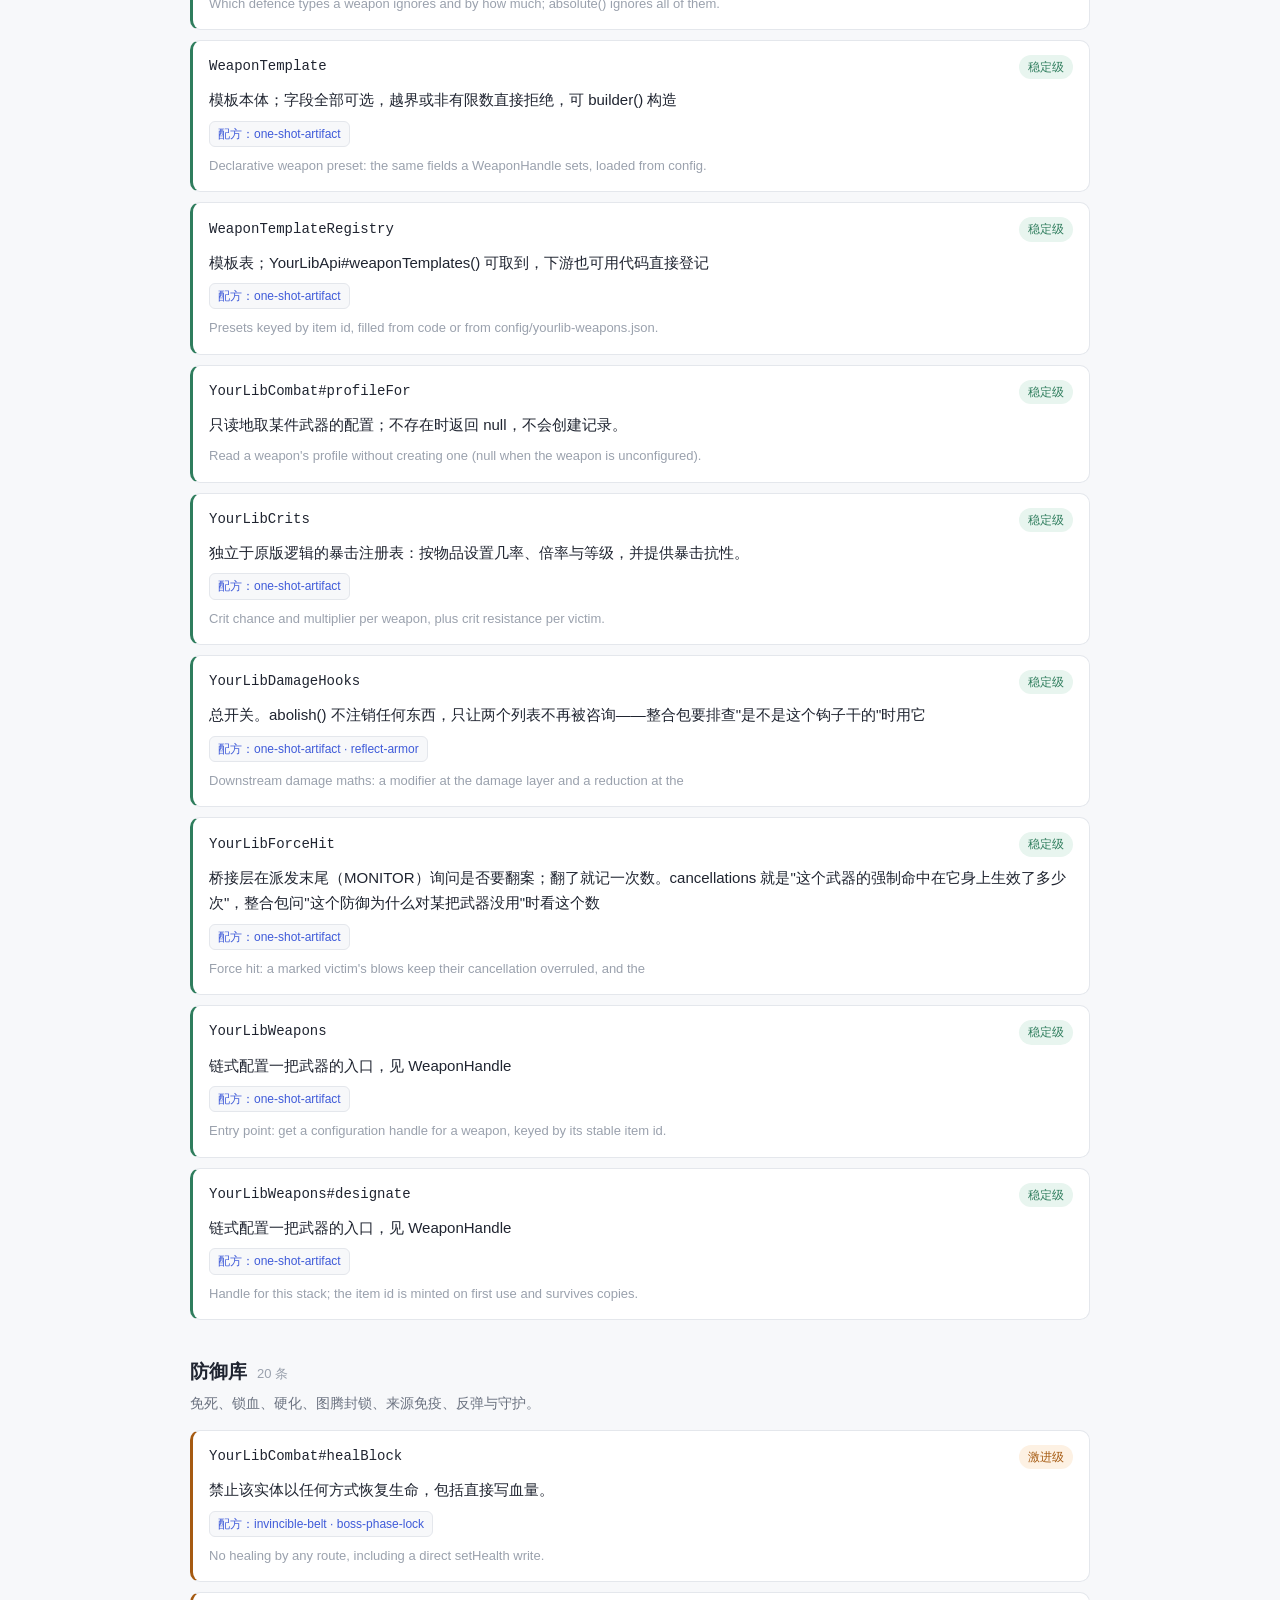
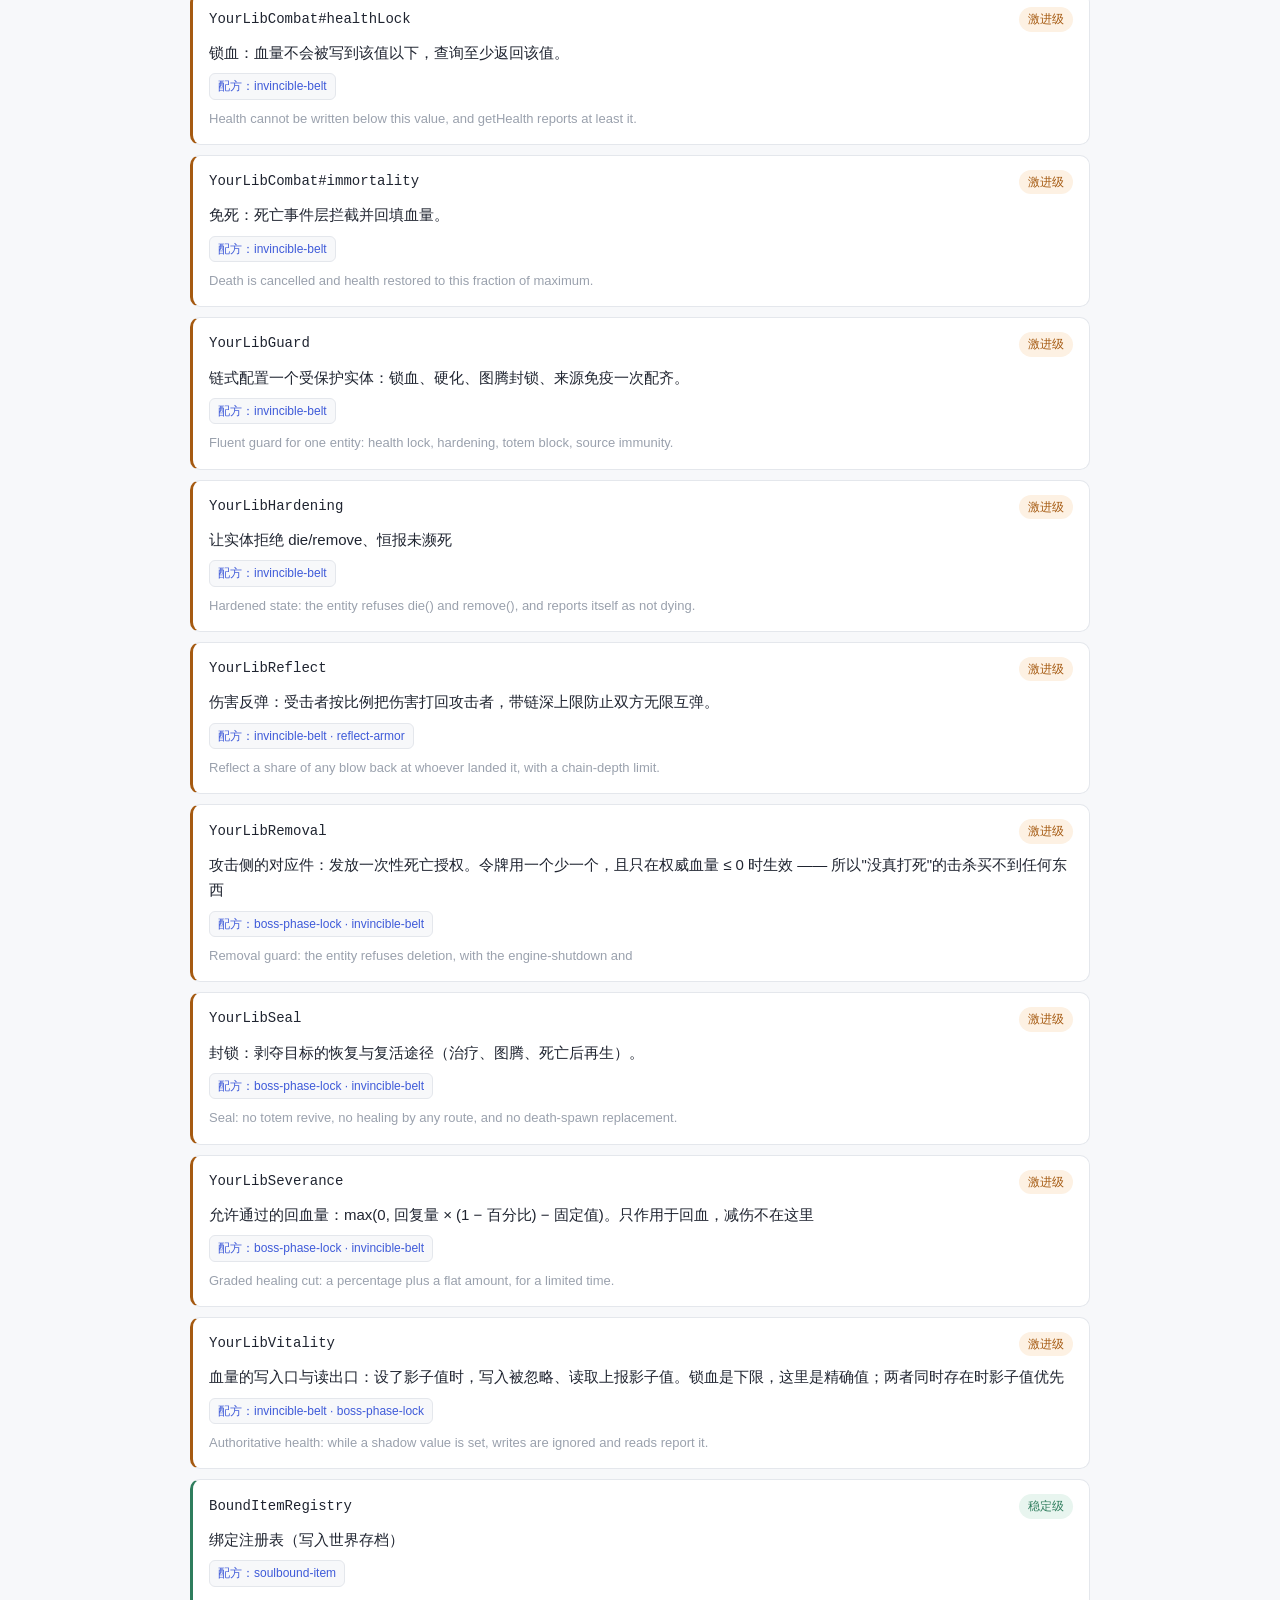
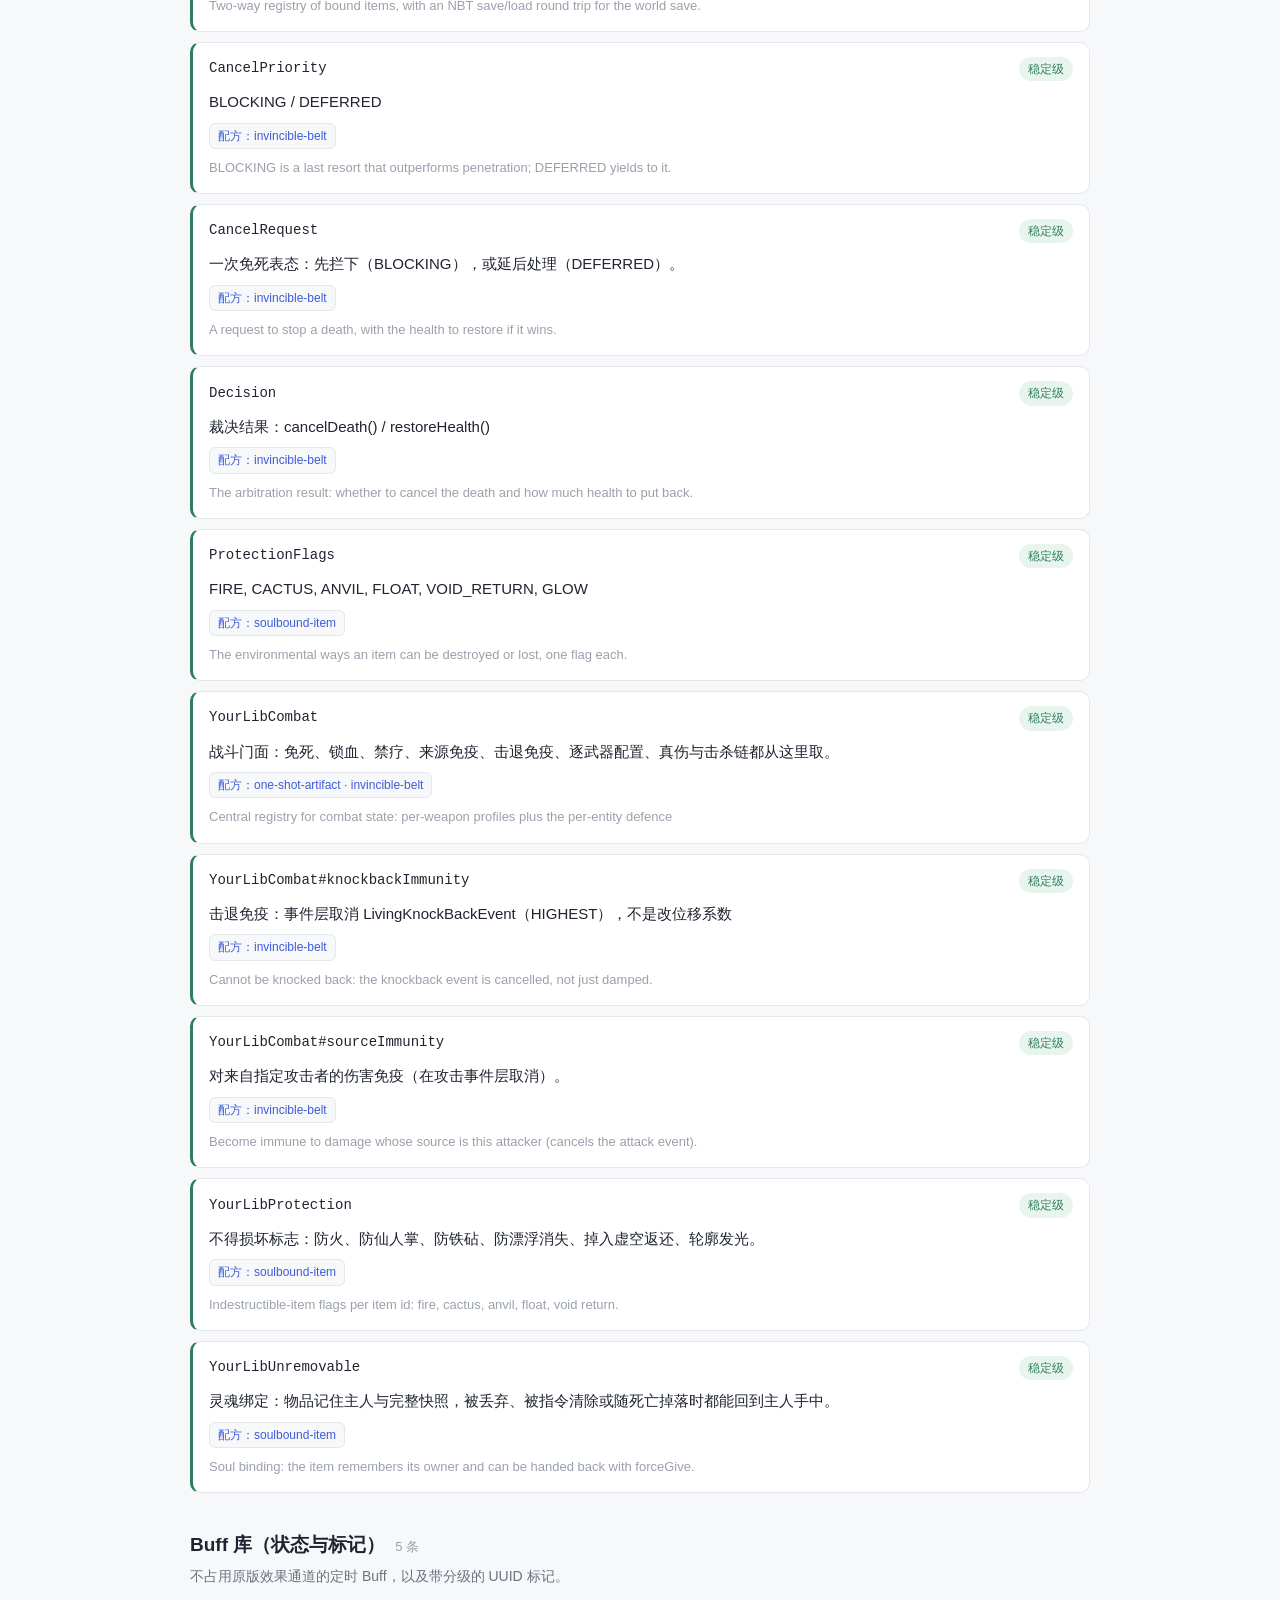
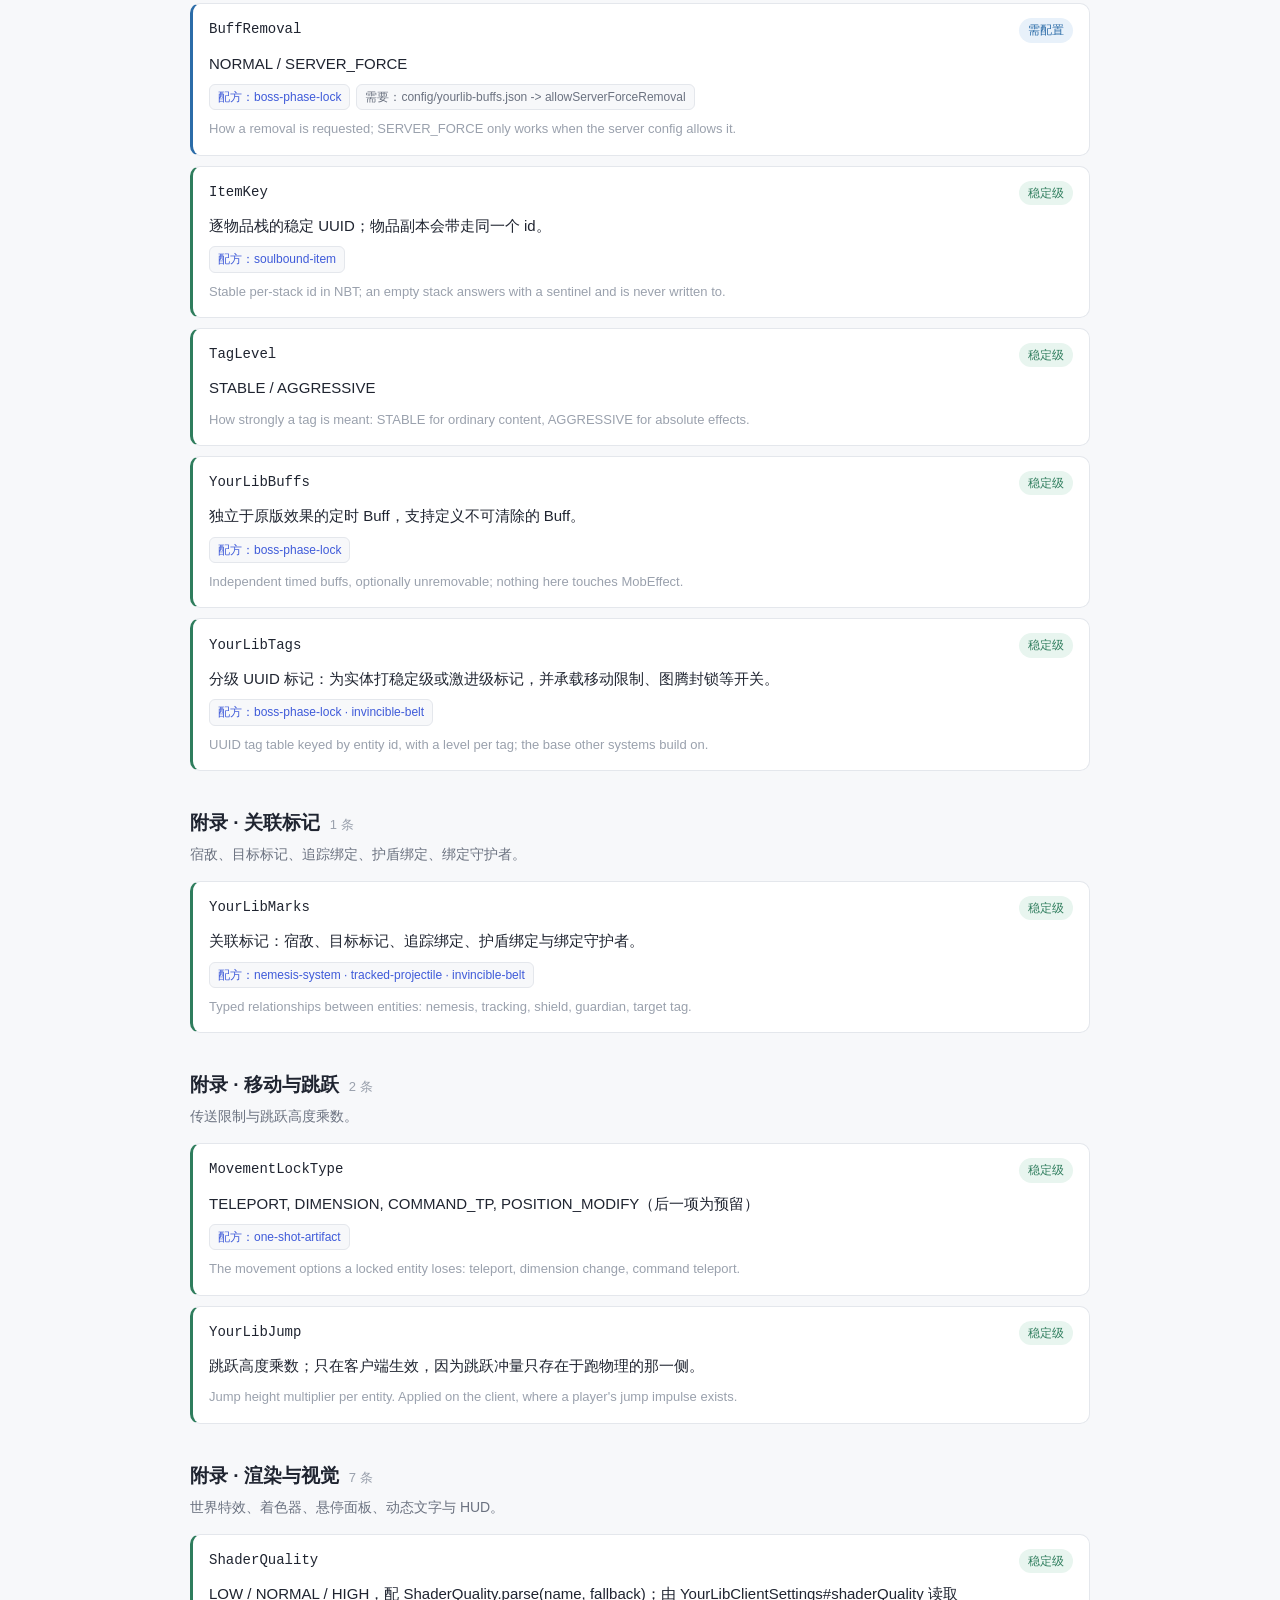
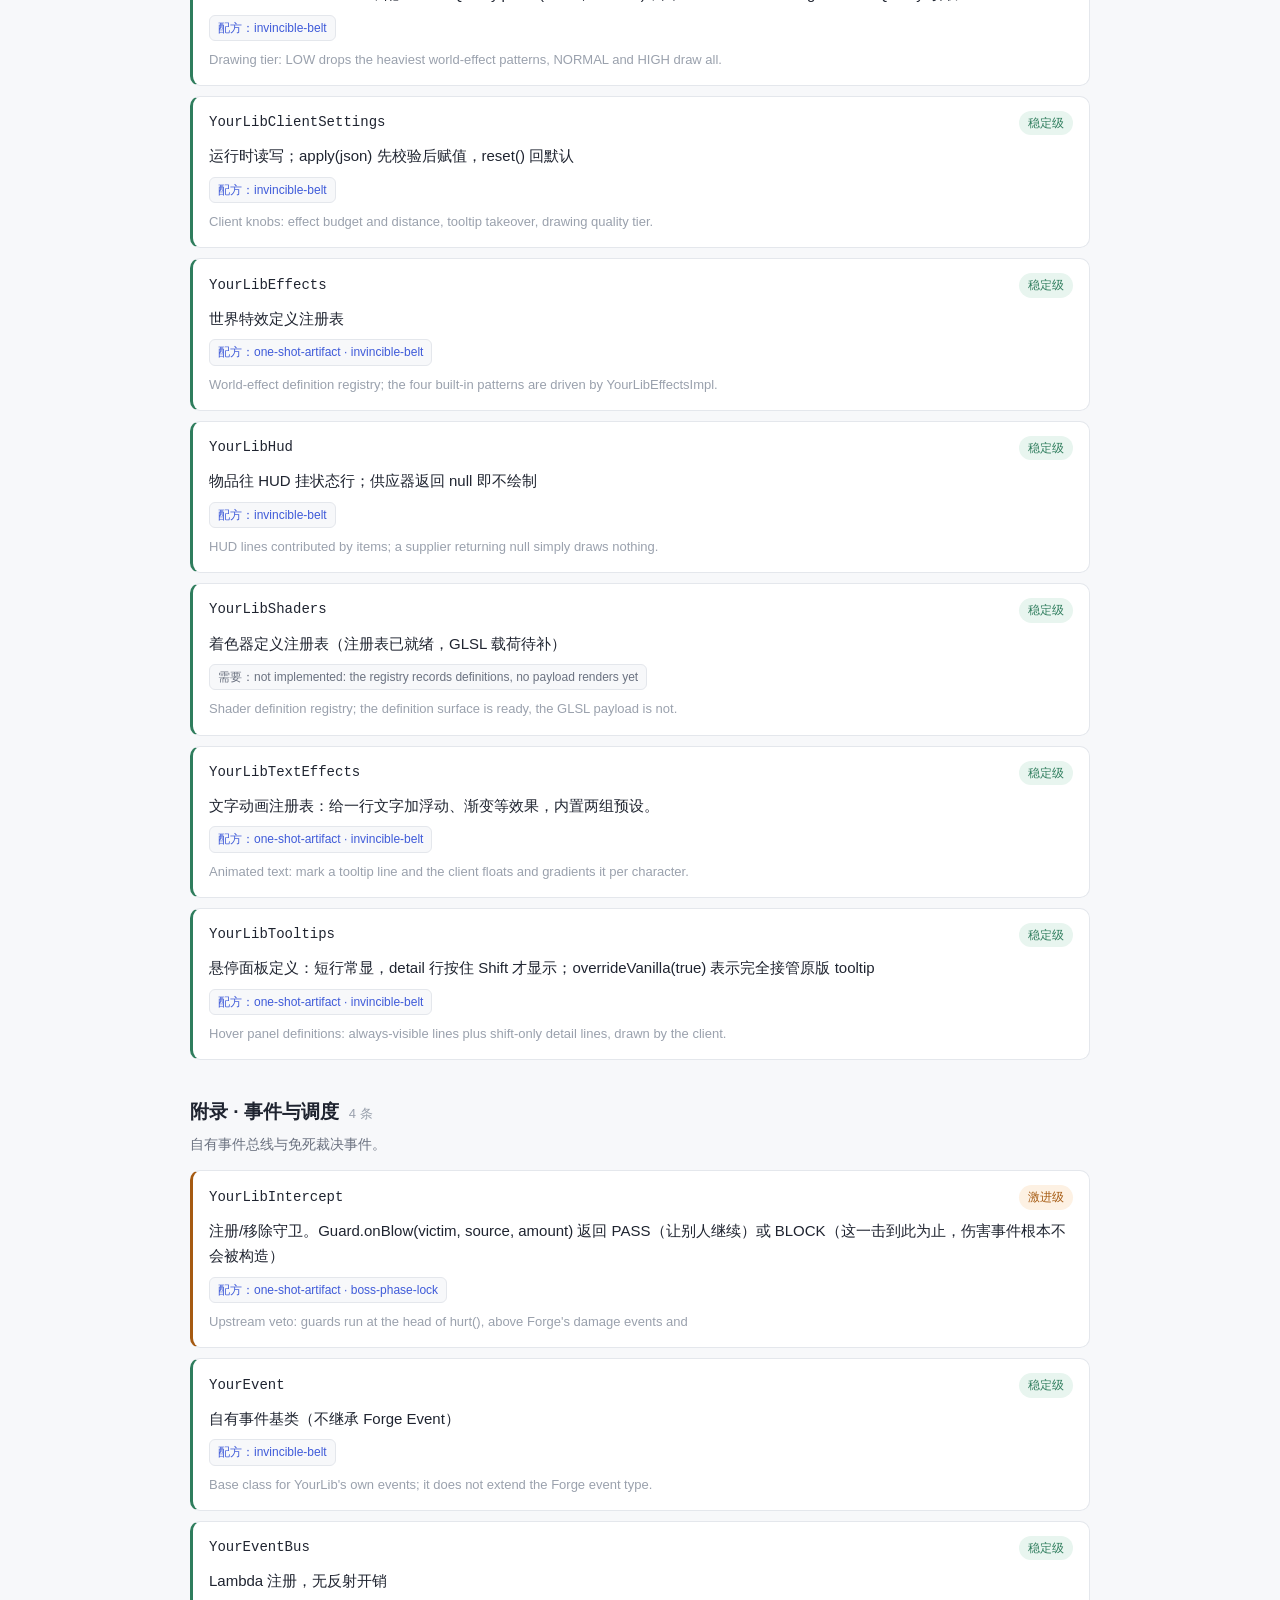
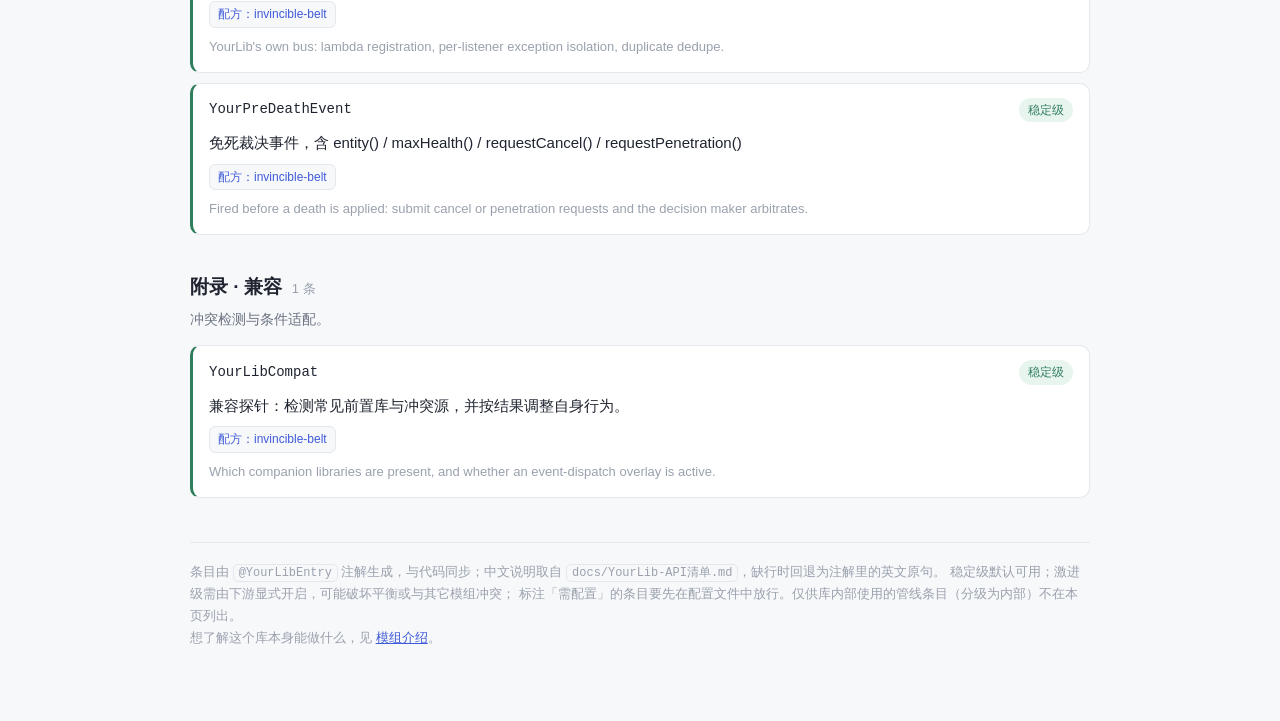
==== commit 074d1b96: "Fix the boundary list: the LWJGL entry was not a real mechanism" ====
--- a/index.html
+++ b/index.html
@@ -23,7 +23,7 @@
   <header>
     <h1>可引用条目总览</h1>
     <p class="sub">攻击库、防御库与 Buff 库的全部可调用手段，由源码注解生成</p>
-    <p class="meta">共 <strong id="total">0</strong> 条条目 · 生成于 <span id="generated">2026-09-28</span></p>
+    <p class="meta">共 <strong id="total">0</strong> 条条目 · 生成于 <span id="generated">2026-09-29</span></p>
   </header>
 
   <div class="controls">
@@ -50,7 +50,7 @@
 </div>
 
 <script>
-const ENTRIES = [{"family":"ATTACK","tier":"AGGRESSIVE","name":"ControlFlags","desc":"反射中和目标自身的死亡门控字段，让正常死亡流程能走完。","summary":"Write the permissive value into a boss's own kill-gate flags, so the normal death pipeline can finish.","requires":"","recipes":"one-shot-artifact"},{"family":"ATTACK","tier":"AGGRESSIVE","name":"KillChain","desc":"分层击杀链：按层执行（伤害层、状态改写层），用于处理常规伤害杀不掉的目标。","summary":"Ordered kill pipeline: a damage layer plus a state-override layer, run in the order you choose.","requires":"","recipes":"one-shot-artifact"},{"family":"ATTACK","tier":"AGGRESSIVE","name":"PenetrationRequest","desc":"一次穿透表态：声明这一击要无视哪些防御。","summary":"A request to let a death through despite cancel requests.","requires":"","recipes":"one-shot-artifact"},{"family":"ATTACK","tier":"AGGRESSIVE","name":"TrueDamage","desc":"真实伤害：直接扣血（不经过 hurt，因此不触发 Forge 伤害事件）","summary":"Direct health subtraction. No hurt() call, so no Forge damage event fires and no defence sees it.","requires":"","recipes":"one-shot-artifact"},{"family":"ATTACK","tier":"AGGRESSIVE","name":"WeaponHandle#absolutePenetration","desc":"全穿透：无视全部可穿透的防御类型。","summary":"Ignore every defence type at ratio 1.0: armour, enchantments, resistance, caps.","requires":"","recipes":"one-shot-artifact"},{"family":"ATTACK","tier":"AGGRESSIVE","name":"WeaponHandle#anchoredDamage","desc":"锚定伤害：把这一击的落地值钉死成该数值，同时是地板与天花板。","summary":"Pin the landed damage to one exact value: floor and cap at once, re-asserted at setHealth.","requires":"","recipes":"one-shot-artifact"},{"family":"ATTACK","tier":"AGGRESSIVE","name":"WeaponHandle#damageDebt","desc":"让这一击延迟结算（伤害债务），可带倍率。","summary":"Defer the damage: nothing lands now, the same blow lands later as a direct health write. | Deferred damage with a multiplier, for a debt worse than the hit that created it.","requires":"","recipes":"one-shot-artifact,damage-over-time-weapon"},{"family":"ATTACK","tier":"AGGRESSIVE","name":"WeaponHandle#ignoreReduction","desc":"忽略通用减伤；可带一个免疫率。","summary":"Keep YourLib's computed damage and refuse the value the game reduced it to.","requires":"","recipes":"one-shot-artifact"},{"family":"ATTACK","tier":"AGGRESSIVE","name":"WeaponHandle#movementLock","desc":"记录这件武器的移动限制类型。","summary":"The victim cannot teleport, change dimension or be moved by command after the hit.","requires":"","recipes":"one-shot-artifact"},{"family":"ATTACK","tier":"AGGRESSIVE","name":"YourLibCombat#attackerPenetration","desc":"佩戴者穿透光环：给某个攻击者挂一层穿透，它挥出的任何武器（含未经 YourLib 登记的普通武器）都吃这层加成","summary":"Aura: everything this attacker swings gains this penetration, even unconfigured weapons.","requires":"","recipes":"one-shot-artifact"},{"family":"ATTACK","tier":"AGGRESSIVE","name":"YourLibCombat#forceDeath","desc":"强制穿透目标的免死，让正常死亡流程走完。","summary":"Pierce immortality: this entity's death requests are ignored for the next death.","requires":"","recipes":"one-shot-artifact"},{"family":"ATTACK","tier":"AGGRESSIVE","name":"YourLibCombat#kill","desc":"对目标执行分层击杀链（伤害层 + 状态改写层）。","summary":"Run the layered kill chain: damage layer plus state override.","requires":"","recipes":"one-shot-artifact"},{"family":"ATTACK","tier":"AGGRESSIVE","name":"YourLibCombat#trueDamage","desc":"直接扣血，绕过 hurt 与全部防御。","summary":"Subtract health directly: no hurt() call, so no Forge damage event and no defence.","requires":"","recipes":"one-shot-artifact"},{"family":"ATTACK","tier":"AGGRESSIVE","name":"YourLibDebt","desc":"伤害债务：这一击延迟若干 tick 后用直扣血结算，瞬移、无敌帧与复活都躲不开。","summary":"Deferred damage: a recorded blow that lands later as a direct health write, so it cannot be dodged.","requires":"","recipes":"one-shot-artifact,damage-over-time-weapon"},{"family":"ATTACK","tier":"STABLE","name":"CombatProfile","desc":"某件武器的整套战斗配置（穿透、减伤免疫、锚定伤害、移动限制、来源免疫），由伤害管线读取。","summary":"Live per-weapon configuration read by the damage pipeline; a WeaponHandle writes here.","requires":"","recipes":"one-shot-artifact"},{"family":"ATTACK","tier":"STABLE","name":"CritLevel","desc":"STABLE / AGGRESSIVE","summary":"Descriptive label for a crit configuration; it gates nothing.","requires":"","recipes":""},{"family":"ATTACK","tier":"STABLE","name":"DefenseType","desc":"PERCENTAGE_REDUCTION, ENCHANTMENT_PROTECTION, TAG_BASED_IMMUNITY, RESISTANCE_EFFECT, POTION_IMMUNITY, DAMAGE_CAP, TOTEM_REVIVAL, INVULNERABILITY_FRAMES, CUSTOM_REGISTRY, FORGE_EVENT_DEFENSE（[激进]）, INDEPENDENT_DAMAGE_LISTENER（[激进]）","summary":"The kinds of defence a penetration profile can be aimed at.","requires":"","recipes":"one-shot-artifact"},{"family":"ATTACK","tier":"STABLE","name":"PenetrationPriority","desc":"ABSOLUTE / CONDITIONAL / NONE","summary":"ABSOLUTE ignores every cancel; CONDITIONAL only wins when no BLOCKING cancel is present.","requires":"","recipes":""},{"family":"ATTACK","tier":"STABLE","name":"WeaponHandle","desc":"某件武器的链式配置句柄；每个方法设置一项并返回自身，可以一路链下去。","summary":"Fluent configuration of one weapon; every setter writes into the live registries.","requires":"","recipes":"one-shot-artifact"},{"family":"ATTACK","tier":"STABLE","name":"WeaponHandle#clearAnchoredDamage","desc":"取消锚定伤害。","summary":"Drop the anchor and go back to the normal damage pipeline.","requires":"","recipes":""},{"family":"ATTACK","tier":"STABLE","name":"WeaponHandle#clearDamageDebt","desc":"取消伤害债务。","summary":"Land the damage immediately again.","requires":"","recipes":""},{"family":"ATTACK","tier":"STABLE","name":"WeaponHandle#clearTargetTag","desc":"清除命中标记。","summary":"Stop stamping targets with the wielder's UUID.","requires":"","recipes":""},{"family":"ATTACK","tier":"STABLE","name":"WeaponHandle#crit","desc":"给这件武器设置暴击几率与倍率。","summary":"Register this weapon's crit chance and multiplier.","requires":"","recipes":"one-shot-artifact"},{"family":"ATTACK","tier":"STABLE","name":"WeaponHandle#penetration","desc":"指定这一击瞄准哪些防御类型、以及穿透比例。","summary":"Ignore the listed defence types by ratio: 0 keeps them fully, 1 ignores them.","requires":"","recipes":"one-shot-artifact"},{"family":"ATTACK","tier":"STABLE","name":"WeaponHandle#profile","desc":"取这件武器背后的战斗配置对象。","summary":"The live profile object behind this handle, for anything the handle does not cover.","requires":"","recipes":""},{"family":"ATTACK","tier":"STABLE","name":"WeaponHandle#targetTag","desc":"命中时给目标打上标记，用于「谁最后打了它」。","summary":"Stamp the wielder's UUID onto whatever this weapon hits.","requires":"","recipes":"one-shot-artifact,nemesis-system,tracked-projectile"},{"family":"ATTACK","tier":"STABLE","name":"WeaponPenetrationProfile","desc":"穿透配置值对象：指定瞄准哪些防御类型与穿透比例，或用全穿透。","summary":"Which defence types a weapon ignores and by how much; absolute() ignores all of them.","requires":"","recipes":"one-shot-artifact"},{"family":"ATTACK","tier":"STABLE","name":"WeaponTemplate","desc":"模板本体；字段全部可选，越界或非有限数直接拒绝，可 builder() 构造","summary":"Declarative weapon preset: the same fields a WeaponHandle sets, loaded from config.","requires":"","recipes":"one-shot-artifact"},{"family":"ATTACK","tier":"STABLE","name":"WeaponTemplateRegistry","desc":"模板表；YourLibApi#weaponTemplates() 可取到，下游也可用代码直接登记","summary":"Presets keyed by item id, filled from code or from config/yourlib-weapons.json.","requires":"","recipes":"one-shot-artifact"},{"family":"ATTACK","tier":"STABLE","name":"YourLibCombat#profileFor","desc":"只读地取某件武器的配置；不存在时返回 null，不会创建记录。","summary":"Read a weapon's profile without creating one (null when the weapon is unconfigured).","requires":"","recipes":""},{"family":"ATTACK","tier":"STABLE","name":"YourLibCrits","desc":"独立于原版逻辑的暴击注册表：按物品设置几率、倍率与等级，并提供暴击抗性。","summary":"Crit chance and multiplier per weapon, plus crit resistance per victim.","requires":"","recipes":"one-shot-artifact"},{"family":"ATTACK","tier":"STABLE","name":"YourLibWeapons","desc":"链式配置一把武器的入口，见 WeaponHandle","summary":"Entry point: get a configuration handle for a weapon, keyed by its stable item id.","requires":"","recipes":"one-shot-artifact"},{"family":"ATTACK","tier":"STABLE","name":"YourLibWeapons#designate","desc":"链式配置一把武器的入口，见 WeaponHandle","summary":"Handle for this stack; the item id is minted on first use and survives copies.","requires":"","recipes":"one-shot-artifact"},{"family":"DEFENCE","tier":"AGGRESSIVE","name":"YourLibCombat#healBlock","desc":"禁止该实体以任何方式恢复生命，包括直接写血量。","summary":"No healing by any route, including a direct setHealth write.","requires":"","recipes":"invincible-belt,boss-phase-lock"},{"family":"DEFENCE","tier":"AGGRESSIVE","name":"YourLibCombat#healthLock","desc":"锁血：血量不会被写到该值以下，查询至少返回该值。","summary":"Health cannot be written below this value, and getHealth reports at least it.","requires":"","recipes":"invincible-belt"},{"family":"DEFENCE","tier":"AGGRESSIVE","name":"YourLibCombat#immortality","desc":"免死：死亡事件层拦截并回填血量。","summary":"Death is cancelled and health restored to this fraction of maximum.","requires":"","recipes":"invincible-belt"},{"family":"DEFENCE","tier":"AGGRESSIVE","name":"YourLibGuard","desc":"链式配置一个受保护实体：锁血、硬化、图腾封锁、来源免疫一次配齐。","summary":"Fluent guard for one entity: health lock, hardening, totem block, source immunity.","requires":"","recipes":"invincible-belt"},{"family":"DEFENCE","tier":"AGGRESSIVE","name":"YourLibHardening","desc":"让实体拒绝 die/remove、恒报未濒死","summary":"Hardened state: the entity refuses die() and remove(), and reports itself as not dying.","requires":"","recipes":"invincible-belt"},{"family":"DEFENCE","tier":"AGGRESSIVE","name":"YourLibReflect","desc":"伤害反弹：受击者按比例把伤害打回攻击者，带链深上限防止双方无限互弹。","summary":"Reflect a share of any blow back at whoever landed it, with a chain-depth limit.","requires":"","recipes":"invincible-belt,reflect-armor"},{"family":"DEFENCE","tier":"AGGRESSIVE","name":"YourLibSeal","desc":"封锁：剥夺目标的恢复与复活途径（治疗、图腾、死亡后再生）。","summary":"Seal: no totem revive, no healing by any route, and no death-spawn replacement.","requires":"","recipes":"boss-phase-lock,invincible-belt"},{"family":"DEFENCE","tier":"STABLE","name":"BoundItemRegistry","desc":"绑定注册表（写入世界存档）","summary":"Two-way registry of bound items, with an NBT save/load round trip for the world save.","requires":"","recipes":"soulbound-item"},{"family":"DEFENCE","tier":"STABLE","name":"CancelPriority","desc":"BLOCKING / DEFERRED","summary":"BLOCKING is a last resort that outperforms penetration; DEFERRED yields to it.","requires":"","recipes":"invincible-belt"},{"family":"DEFENCE","tier":"STABLE","name":"CancelRequest","desc":"一次免死表态：先拦下（BLOCKING），或延后处理（DEFERRED）。","summary":"A request to stop a death, with the health to restore if it wins.","requires":"","recipes":"invincible-belt"},{"family":"DEFENCE","tier":"STABLE","name":"Decision","desc":"裁决结果：cancelDeath() / restoreHealth()","summary":"The arbitration result: whether to cancel the death and how much health to put back.","requires":"","recipes":"invincible-belt"},{"family":"DEFENCE","tier":"STABLE","name":"ProtectionFlags","desc":"FIRE, CACTUS, ANVIL, FLOAT, VOID_RETURN, GLOW","summary":"The environmental ways an item can be destroyed or lost, one flag each.","requires":"","recipes":"soulbound-item"},{"family":"DEFENCE","tier":"STABLE","name":"YourLibCombat","desc":"战斗门面：免死、锁血、禁疗、来源免疫、击退免疫、逐武器配置、真伤与击杀链都从这里取。","summary":"Central registry for combat state: per-weapon profiles plus the per-entity defence ","requires":"","recipes":"one-shot-artifact,invincible-belt"},{"family":"DEFENCE","tier":"STABLE","name":"YourLibCombat#knockbackImmunity","desc":"击退免疫：事件层取消 LivingKnockBackEvent（HIGHEST），不是改位移系数","summary":"Cannot be knocked back: the knockback event is cancelled, not just damped.","requires":"","recipes":"invincible-belt"},{"family":"DEFENCE","tier":"STABLE","name":"YourLibCombat#sourceImmunity","desc":"对来自指定攻击者的伤害免疫（在攻击事件层取消）。","summary":"Become immune to damage whose source is this attacker (cancels the attack event).","requires":"","recipes":"invincible-belt"},{"family":"DEFENCE","tier":"STABLE","name":"YourLibProtection","desc":"不得损坏标志：防火、防仙人掌、防铁砧、防漂浮消失、掉入虚空返还、轮廓发光。","summary":"Indestructible-item flags per item id: fire, cactus, anvil, float, void return.","requires":"","recipes":"soulbound-item"},{"family":"DEFENCE","tier":"STABLE","name":"YourLibUnremovable","desc":"灵魂绑定：物品记住主人与完整快照，被丢弃、被指令清除或随死亡掉落时都能回到主人手中。","summary":"Soul binding: the item remembers its owner and can be handed back with forceGive.","requires":"","recipes":"soulbound-item"},{"family":"STATE","tier":"CONFIGURED","name":"BuffRemoval","desc":"NORMAL / SERVER_FORCE","summary":"How a removal is requested; SERVER_FORCE only works when the server config allows it.","requires":"config/yourlib-buffs.json -> allowServerForceRemoval","recipes":"boss-phase-lock"},{"family":"STATE","tier":"STABLE","name":"ItemKey","desc":"逐物品栈的稳定 UUID；物品副本会带走同一个 id。","summary":"Stable per-stack id in NBT; an empty stack answers with a sentinel and is never written to.","requires":"","recipes":"soulbound-item"},{"family":"STATE","tier":"STABLE","name":"TagLevel","desc":"STABLE / AGGRESSIVE","summary":"How strongly a tag is meant: STABLE for ordinary content, AGGRESSIVE for absolute effects.","requires":"","recipes":""},{"family":"STATE","tier":"STABLE","name":"YourLibBuffs","desc":"独立于原版效果的定时 Buff，支持定义不可清除的 Buff。","summary":"Independent timed buffs, optionally unremovable; nothing here touches MobEffect.","requires":"","recipes":"boss-phase-lock"},{"family":"STATE","tier":"STABLE","name":"YourLibTags","desc":"分级 UUID 标记：为实体打稳定级或激进级标记，并承载移动限制、图腾封锁等开关。","summary":"UUID tag table keyed by entity id, with a level per tag; the base other systems build on.","requires":"","recipes":"boss-phase-lock,invincible-belt"},{"family":"MARKS","tier":"STABLE","name":"YourLibMarks","desc":"关联标记：宿敌、目标标记、追踪绑定、护盾绑定与绑定守护者。","summary":"Typed relationships between entities: nemesis, tracking, shield, guardian, target tag.","requires":"","recipes":"nemesis-system,tracked-projectile,invincible-belt"},{"family":"MOVEMENT","tier":"STABLE","name":"MovementLockType","desc":"TELEPORT, DIMENSION, COMMAND_TP, POSITION_MODIFY（后一项为预留）","summary":"The movement options a locked entity loses: teleport, dimension change, command teleport.","requires":"","recipes":"one-shot-artifact"},{"family":"MOVEMENT","tier":"STABLE","name":"YourLibJump","desc":"跳跃高度乘数；只在客户端生效，因为跳跃冲量只存在于跑物理的那一侧。","summary":"Jump height multiplier per entity. Applied on the client, where a player's jump impulse exists.","requires":"","recipes":""},{"family":"RENDER","tier":"STABLE","name":"ShaderQuality","desc":"LOW / NORMAL / HIGH，配 ShaderQuality.parse(name, fallback)；由 YourLibClientSettings#shaderQuality 读取","summary":"Drawing tier: LOW drops the heaviest world-effect patterns, NORMAL and HIGH draw all.","requires":"","recipes":"invincible-belt"},{"family":"RENDER","tier":"STABLE","name":"YourLibClientSettings","desc":"运行时读写；apply(json) 先校验后赋值，reset() 回默认","summary":"Client knobs: effect budget and distance, tooltip takeover, drawing quality tier.","requires":"","recipes":"invincible-belt"},{"family":"RENDER","tier":"STABLE","name":"YourLibEffects","desc":"世界特效定义注册表","summary":"World-effect definition registry; the four built-in patterns are driven by YourLibEffectsImpl.","requires":"","recipes":"one-shot-artifact,invincible-belt"},{"family":"RENDER","tier":"STABLE","name":"YourLibHud","desc":"物品往 HUD 挂状态行；供应器返回 null 即不绘制","summary":"HUD lines contributed by items; a supplier returning null simply draws nothing.","requires":"","recipes":"invincible-belt"},{"family":"RENDER","tier":"STABLE","name":"YourLibShaders","desc":"着色器定义注册表（注册表已就绪，GLSL 载荷待补）","summary":"Shader definition registry; the definition surface is ready, the GLSL payload is not.","requires":"not implemented: the registry records definitions, no payload renders yet","recipes":""},{"family":"RENDER","tier":"STABLE","name":"YourLibTextEffects","desc":"文字动画注册表：给一行文字加浮动、渐变等效果，内置两组预设。","summary":"Animated text: mark a tooltip line and the client floats and gradients it per character.","requires":"","recipes":"one-shot-artifact,invincible-belt"},{"family":"RENDER","tier":"STABLE","name":"YourLibTooltips","desc":"悬停面板定义：短行常显，detail 行按住 Shift 才显示；overrideVanilla(true) 表示完全接管原版 tooltip","summary":"Hover panel definitions: always-visible lines plus shift-only detail lines, drawn by the client.","requires":"","recipes":"one-shot-artifact,invincible-belt"},{"family":"EVENT","tier":"STABLE","name":"YourEvent","desc":"自有事件基类（不继承 Forge Event）","summary":"Base class for YourLib's own events; it does not extend the Forge event type.","requires":"","recipes":"invincible-belt"},{"family":"EVENT","tier":"STABLE","name":"YourEventBus","desc":"Lambda 注册，无反射开销","summary":"YourLib's own bus: lambda registration, per-listener exception isolation, duplicate dedupe.","requires":"","recipes":"invincible-belt"},{"family":"EVENT","tier":"STABLE","name":"YourPreDeathEvent","desc":"免死裁决事件，含 entity() / maxHealth() / requestCancel() / requestPenetration()","summary":"Fired before a death is applied: submit cancel or penetration requests and the decision maker arbitrates.","requires":"","recipes":"invincible-belt"},{"family":"COMPAT","tier":"STABLE","name":"YourLibCompat","desc":"兼容探针：检测常见前置库与冲突源，并按结果调整自身行为。","summary":"Which companion libraries are present, and whether an event-dispatch overlay is active.","requires":"","recipes":"invincible-belt"}];
+const ENTRIES = [{"family":"ATTACK","tier":"AGGRESSIVE","name":"ControlFlags","desc":"反射中和目标自身的死亡门控字段，让正常死亡流程能走完。","summary":"Write the permissive value into a boss's own kill-gate flags, so the normal death pipeline can finish.","requires":"","recipes":"one-shot-artifact"},{"family":"ATTACK","tier":"AGGRESSIVE","name":"KillChain","desc":"分层击杀链：按层执行（伤害层、状态改写层），用于处理常规伤害杀不掉的目标。","summary":"Ordered kill pipeline: a damage layer plus a state-override layer, run in the order you choose.","requires":"","recipes":"one-shot-artifact"},{"family":"ATTACK","tier":"AGGRESSIVE","name":"PenetrationRequest","desc":"一次穿透表态：声明这一击要无视哪些防御。","summary":"A request to let a death through despite cancel requests.","requires":"","recipes":"one-shot-artifact"},{"family":"ATTACK","tier":"AGGRESSIVE","name":"TrueDamage","desc":"真实伤害：直接扣血（不经过 hurt，因此不触发 Forge 伤害事件）","summary":"Direct health subtraction that no event or defence sees, plus pierce(): a blow the ","requires":"","recipes":"one-shot-artifact"},{"family":"ATTACK","tier":"AGGRESSIVE","name":"WeaponHandle#absolutePenetration","desc":"全穿透：无视全部可穿透的防御类型。","summary":"Ignore every defence type at ratio 1.0: armour, enchantments, resistance, caps.","requires":"","recipes":"one-shot-artifact"},{"family":"ATTACK","tier":"AGGRESSIVE","name":"WeaponHandle#anchoredDamage","desc":"锚定伤害：把这一击的落地值钉死成该数值，同时是地板与天花板。","summary":"Pin the landed damage to one exact value: floor and cap at once, re-asserted at setHealth.","requires":"","recipes":"one-shot-artifact"},{"family":"ATTACK","tier":"AGGRESSIVE","name":"WeaponHandle#damageDebt","desc":"让这一击延迟结算（伤害债务），可带倍率。","summary":"Defer the damage: nothing lands now, the same blow lands later as a direct health write. | Deferred damage with a multiplier, for a debt worse than the hit that created it.","requires":"","recipes":"one-shot-artifact,damage-over-time-weapon"},{"family":"ATTACK","tier":"AGGRESSIVE","name":"WeaponHandle#ignoreReduction","desc":"忽略通用减伤；可带一个免疫率。","summary":"Keep YourLib's computed damage and refuse the value the game reduced it to.","requires":"","recipes":"one-shot-artifact"},{"family":"ATTACK","tier":"AGGRESSIVE","name":"WeaponHandle#movementLock","desc":"记录这件武器的移动限制类型。","summary":"The victim cannot teleport, change dimension or be moved by command after the hit.","requires":"","recipes":"one-shot-artifact"},{"family":"ATTACK","tier":"AGGRESSIVE","name":"YourLibCombat#attackerPenetration","desc":"佩戴者穿透光环：给某个攻击者挂一层穿透，它挥出的任何武器（含未经 YourLib 登记的普通武器）都吃这层加成","summary":"Aura: everything this attacker swings gains this penetration, even unconfigured weapons.","requires":"","recipes":"one-shot-artifact"},{"family":"ATTACK","tier":"AGGRESSIVE","name":"YourLibCombat#forceDeath","desc":"强制穿透目标的免死，让正常死亡流程走完。","summary":"Pierce immortality: this entity's death requests are ignored for the next death.","requires":"","recipes":"one-shot-artifact"},{"family":"ATTACK","tier":"AGGRESSIVE","name":"YourLibCombat#kill","desc":"对目标执行分层击杀链（伤害层 + 状态改写层）。","summary":"Run the layered kill chain: damage layer plus state override.","requires":"","recipes":"one-shot-artifact"},{"family":"ATTACK","tier":"AGGRESSIVE","name":"YourLibCombat#trueDamage","desc":"直接扣血，绕过 hurt 与全部防御。","summary":"Subtract health directly: no hurt() call, so no Forge damage event and no defence.","requires":"","recipes":"one-shot-artifact"},{"family":"ATTACK","tier":"AGGRESSIVE","name":"YourLibDebt","desc":"伤害债务：这一击延迟若干 tick 后用直扣血结算，瞬移、无敌帧与复活都躲不开。","summary":"Deferred damage: a recorded blow that lands later as a direct health write, so it cannot be dodged.","requires":"","recipes":"one-shot-artifact,damage-over-time-weapon"},{"family":"ATTACK","tier":"AGGRESSIVE","name":"YourLibHealthChannel","desc":"注册/查询适配器。Adapter = handles(entity) / read(entity) / write(entity, value) / describe()。机制在库里，知识在适配器里——某个模组把血量藏在哪儿是那个模组的知识，本库不写死任何第三方内部实现","summary":"Health channels: a registered adapter reads and writes the health of a target ","requires":"","recipes":"one-shot-artifact"},{"family":"ATTACK","tier":"STABLE","name":"CombatProfile","desc":"某件武器的整套战斗配置（穿透、减伤免疫、锚定伤害、移动限制、来源免疫），由伤害管线读取。","summary":"Live per-weapon configuration read by the damage pipeline; a WeaponHandle writes here.","requires":"","recipes":"one-shot-artifact"},{"family":"ATTACK","tier":"STABLE","name":"CritLevel","desc":"STABLE / AGGRESSIVE","summary":"Descriptive label for a crit configuration; it gates nothing.","requires":"","recipes":""},{"family":"ATTACK","tier":"STABLE","name":"DefenseType","desc":"PERCENTAGE_REDUCTION, ENCHANTMENT_PROTECTION, TAG_BASED_IMMUNITY, RESISTANCE_EFFECT, POTION_IMMUNITY, DAMAGE_CAP, TOTEM_REVIVAL, INVULNERABILITY_FRAMES, CUSTOM_REGISTRY, FORGE_EVENT_DEFENSE（[激进]）, INDEPENDENT_DAMAGE_LISTENER（[激进]）","summary":"The kinds of defence a penetration profile can be aimed at.","requires":"","recipes":"one-shot-artifact"},{"family":"ATTACK","tier":"STABLE","name":"PenetrationPriority","desc":"ABSOLUTE / CONDITIONAL / NONE","summary":"ABSOLUTE ignores every cancel; CONDITIONAL only wins when no BLOCKING cancel is present.","requires":"","recipes":""},{"family":"ATTACK","tier":"STABLE","name":"WeaponHandle","desc":"某件武器的链式配置句柄；每个方法设置一项并返回自身，可以一路链下去。","summary":"Fluent configuration of one weapon; every setter writes into the live registries.","requires":"","recipes":"one-shot-artifact"},{"family":"ATTACK","tier":"STABLE","name":"WeaponHandle#clearAnchoredDamage","desc":"取消锚定伤害。","summary":"Drop the anchor and go back to the normal damage pipeline.","requires":"","recipes":""},{"family":"ATTACK","tier":"STABLE","name":"WeaponHandle#clearDamageDebt","desc":"取消伤害债务。","summary":"Land the damage immediately again.","requires":"","recipes":""},{"family":"ATTACK","tier":"STABLE","name":"WeaponHandle#clearTargetTag","desc":"清除命中标记。","summary":"Stop stamping targets with the wielder's UUID.","requires":"","recipes":""},{"family":"ATTACK","tier":"STABLE","name":"WeaponHandle#crit","desc":"给这件武器设置暴击几率与倍率。","summary":"Register this weapon's crit chance and multiplier.","requires":"","recipes":"one-shot-artifact"},{"family":"ATTACK","tier":"STABLE","name":"WeaponHandle#penetration","desc":"指定这一击瞄准哪些防御类型、以及穿透比例。","summary":"Ignore the listed defence types by ratio: 0 keeps them fully, 1 ignores them.","requires":"","recipes":"one-shot-artifact"},{"family":"ATTACK","tier":"STABLE","name":"WeaponHandle#profile","desc":"取这件武器背后的战斗配置对象。","summary":"The live profile object behind this handle, for anything the handle does not cover.","requires":"","recipes":""},{"family":"ATTACK","tier":"STABLE","name":"WeaponHandle#targetTag","desc":"命中时给目标打上标记，用于「谁最后打了它」。","summary":"Stamp the wielder's UUID onto whatever this weapon hits.","requires":"","recipes":"one-shot-artifact,nemesis-system,tracked-projectile"},{"family":"ATTACK","tier":"STABLE","name":"WeaponPenetrationProfile","desc":"穿透配置值对象：指定瞄准哪些防御类型与穿透比例，或用全穿透。","summary":"Which defence types a weapon ignores and by how much; absolute() ignores all of them.","requires":"","recipes":"one-shot-artifact"},{"family":"ATTACK","tier":"STABLE","name":"WeaponTemplate","desc":"模板本体；字段全部可选，越界或非有限数直接拒绝，可 builder() 构造","summary":"Declarative weapon preset: the same fields a WeaponHandle sets, loaded from config.","requires":"","recipes":"one-shot-artifact"},{"family":"ATTACK","tier":"STABLE","name":"WeaponTemplateRegistry","desc":"模板表；YourLibApi#weaponTemplates() 可取到，下游也可用代码直接登记","summary":"Presets keyed by item id, filled from code or from config/yourlib-weapons.json.","requires":"","recipes":"one-shot-artifact"},{"family":"ATTACK","tier":"STABLE","name":"YourLibCombat#profileFor","desc":"只读地取某件武器的配置；不存在时返回 null，不会创建记录。","summary":"Read a weapon's profile without creating one (null when the weapon is unconfigured).","requires":"","recipes":""},{"family":"ATTACK","tier":"STABLE","name":"YourLibCrits","desc":"独立于原版逻辑的暴击注册表：按物品设置几率、倍率与等级，并提供暴击抗性。","summary":"Crit chance and multiplier per weapon, plus crit resistance per victim.","requires":"","recipes":"one-shot-artifact"},{"family":"ATTACK","tier":"STABLE","name":"YourLibDamageHooks","desc":"总开关。abolish() 不注销任何东西，只让两个列表不再被咨询——整合包要排查\"是不是这个钩子干的\"时用它","summary":"Downstream damage maths: a modifier at the damage layer and a reduction at the ","requires":"","recipes":"one-shot-artifact,reflect-armor"},{"family":"ATTACK","tier":"STABLE","name":"YourLibForceHit","desc":"桥接层在派发末尾（MONITOR）询问是否要翻案；翻了就记一次数。cancellations 就是\"这个武器的强制命中在它身上生效了多少次\"，整合包问\"这个防御为什么对某把武器没用\"时看这个数","summary":"Force hit: a marked victim's blows keep their cancellation overruled, and the ","requires":"","recipes":"one-shot-artifact"},{"family":"ATTACK","tier":"STABLE","name":"YourLibWeapons","desc":"链式配置一把武器的入口，见 WeaponHandle","summary":"Entry point: get a configuration handle for a weapon, keyed by its stable item id.","requires":"","recipes":"one-shot-artifact"},{"family":"ATTACK","tier":"STABLE","name":"YourLibWeapons#designate","desc":"链式配置一把武器的入口，见 WeaponHandle","summary":"Handle for this stack; the item id is minted on first use and survives copies.","requires":"","recipes":"one-shot-artifact"},{"family":"DEFENCE","tier":"AGGRESSIVE","name":"YourLibCombat#healBlock","desc":"禁止该实体以任何方式恢复生命，包括直接写血量。","summary":"No healing by any route, including a direct setHealth write.","requires":"","recipes":"invincible-belt,boss-phase-lock"},{"family":"DEFENCE","tier":"AGGRESSIVE","name":"YourLibCombat#healthLock","desc":"锁血：血量不会被写到该值以下，查询至少返回该值。","summary":"Health cannot be written below this value, and getHealth reports at least it.","requires":"","recipes":"invincible-belt"},{"family":"DEFENCE","tier":"AGGRESSIVE","name":"YourLibCombat#immortality","desc":"免死：死亡事件层拦截并回填血量。","summary":"Death is cancelled and health restored to this fraction of maximum.","requires":"","recipes":"invincible-belt"},{"family":"DEFENCE","tier":"AGGRESSIVE","name":"YourLibGuard","desc":"链式配置一个受保护实体：锁血、硬化、图腾封锁、来源免疫一次配齐。","summary":"Fluent guard for one entity: health lock, hardening, totem block, source immunity.","requires":"","recipes":"invincible-belt"},{"family":"DEFENCE","tier":"AGGRESSIVE","name":"YourLibHardening","desc":"让实体拒绝 die/remove、恒报未濒死","summary":"Hardened state: the entity refuses die() and remove(), and reports itself as not dying.","requires":"","recipes":"invincible-belt"},{"family":"DEFENCE","tier":"AGGRESSIVE","name":"YourLibReflect","desc":"伤害反弹：受击者按比例把伤害打回攻击者，带链深上限防止双方无限互弹。","summary":"Reflect a share of any blow back at whoever landed it, with a chain-depth limit.","requires":"","recipes":"invincible-belt,reflect-armor"},{"family":"DEFENCE","tier":"AGGRESSIVE","name":"YourLibRemoval","desc":"攻击侧的对应件：发放一次性死亡授权。令牌用一个少一个，且只在权威血量 ≤ 0 时生效 —— 所以\"没真打死\"的击杀买不到任何东西","summary":"Removal guard: the entity refuses deletion, with the engine-shutdown and ","requires":"","recipes":"boss-phase-lock,invincible-belt"},{"family":"DEFENCE","tier":"AGGRESSIVE","name":"YourLibSeal","desc":"封锁：剥夺目标的恢复与复活途径（治疗、图腾、死亡后再生）。","summary":"Seal: no totem revive, no healing by any route, and no death-spawn replacement.","requires":"","recipes":"boss-phase-lock,invincible-belt"},{"family":"DEFENCE","tier":"AGGRESSIVE","name":"YourLibSeverance","desc":"允许通过的回血量：max(0, 回复量 × (1 − 百分比) − 固定值)。只作用于回血，减伤不在这里","summary":"Graded healing cut: a percentage plus a flat amount, for a limited time.","requires":"","recipes":"boss-phase-lock,invincible-belt"},{"family":"DEFENCE","tier":"AGGRESSIVE","name":"YourLibVitality","desc":"血量的写入口与读出口：设了影子值时，写入被忽略、读取上报影子值。锁血是下限，这里是精确值；两者同时存在时影子值优先","summary":"Authoritative health: while a shadow value is set, writes are ignored and reads report it.","requires":"","recipes":"invincible-belt,boss-phase-lock"},{"family":"DEFENCE","tier":"STABLE","name":"BoundItemRegistry","desc":"绑定注册表（写入世界存档）","summary":"Two-way registry of bound items, with an NBT save/load round trip for the world save.","requires":"","recipes":"soulbound-item"},{"family":"DEFENCE","tier":"STABLE","name":"CancelPriority","desc":"BLOCKING / DEFERRED","summary":"BLOCKING is a last resort that outperforms penetration; DEFERRED yields to it.","requires":"","recipes":"invincible-belt"},{"family":"DEFENCE","tier":"STABLE","name":"CancelRequest","desc":"一次免死表态：先拦下（BLOCKING），或延后处理（DEFERRED）。","summary":"A request to stop a death, with the health to restore if it wins.","requires":"","recipes":"invincible-belt"},{"family":"DEFENCE","tier":"STABLE","name":"Decision","desc":"裁决结果：cancelDeath() / restoreHealth()","summary":"The arbitration result: whether to cancel the death and how much health to put back.","requires":"","recipes":"invincible-belt"},{"family":"DEFENCE","tier":"STABLE","name":"ProtectionFlags","desc":"FIRE, CACTUS, ANVIL, FLOAT, VOID_RETURN, GLOW","summary":"The environmental ways an item can be destroyed or lost, one flag each.","requires":"","recipes":"soulbound-item"},{"family":"DEFENCE","tier":"STABLE","name":"YourLibCombat","desc":"战斗门面：免死、锁血、禁疗、来源免疫、击退免疫、逐武器配置、真伤与击杀链都从这里取。","summary":"Central registry for combat state: per-weapon profiles plus the per-entity defence ","requires":"","recipes":"one-shot-artifact,invincible-belt"},{"family":"DEFENCE","tier":"STABLE","name":"YourLibCombat#knockbackImmunity","desc":"击退免疫：事件层取消 LivingKnockBackEvent（HIGHEST），不是改位移系数","summary":"Cannot be knocked back: the knockback event is cancelled, not just damped.","requires":"","recipes":"invincible-belt"},{"family":"DEFENCE","tier":"STABLE","name":"YourLibCombat#sourceImmunity","desc":"对来自指定攻击者的伤害免疫（在攻击事件层取消）。","summary":"Become immune to damage whose source is this attacker (cancels the attack event).","requires":"","recipes":"invincible-belt"},{"family":"DEFENCE","tier":"STABLE","name":"YourLibProtection","desc":"不得损坏标志：防火、防仙人掌、防铁砧、防漂浮消失、掉入虚空返还、轮廓发光。","summary":"Indestructible-item flags per item id: fire, cactus, anvil, float, void return.","requires":"","recipes":"soulbound-item"},{"family":"DEFENCE","tier":"STABLE","name":"YourLibUnremovable","desc":"灵魂绑定：物品记住主人与完整快照，被丢弃、被指令清除或随死亡掉落时都能回到主人手中。","summary":"Soul binding: the item remembers its owner and can be handed back with forceGive.","requires":"","recipes":"soulbound-item"},{"family":"STATE","tier":"CONFIGURED","name":"BuffRemoval","desc":"NORMAL / SERVER_FORCE","summary":"How a removal is requested; SERVER_FORCE only works when the server config allows it.","requires":"config/yourlib-buffs.json -> allowServerForceRemoval","recipes":"boss-phase-lock"},{"family":"STATE","tier":"STABLE","name":"ItemKey","desc":"逐物品栈的稳定 UUID；物品副本会带走同一个 id。","summary":"Stable per-stack id in NBT; an empty stack answers with a sentinel and is never written to.","requires":"","recipes":"soulbound-item"},{"family":"STATE","tier":"STABLE","name":"TagLevel","desc":"STABLE / AGGRESSIVE","summary":"How strongly a tag is meant: STABLE for ordinary content, AGGRESSIVE for absolute effects.","requires":"","recipes":""},{"family":"STATE","tier":"STABLE","name":"YourLibBuffs","desc":"独立于原版效果的定时 Buff，支持定义不可清除的 Buff。","summary":"Independent timed buffs, optionally unremovable; nothing here touches MobEffect.","requires":"","recipes":"boss-phase-lock"},{"family":"STATE","tier":"STABLE","name":"YourLibTags","desc":"分级 UUID 标记：为实体打稳定级或激进级标记，并承载移动限制、图腾封锁等开关。","summary":"UUID tag table keyed by entity id, with a level per tag; the base other systems build on.","requires":"","recipes":"boss-phase-lock,invincible-belt"},{"family":"MARKS","tier":"STABLE","name":"YourLibMarks","desc":"关联标记：宿敌、目标标记、追踪绑定、护盾绑定与绑定守护者。","summary":"Typed relationships between entities: nemesis, tracking, shield, guardian, target tag.","requires":"","recipes":"nemesis-system,tracked-projectile,invincible-belt"},{"family":"MOVEMENT","tier":"STABLE","name":"MovementLockType","desc":"TELEPORT, DIMENSION, COMMAND_TP, POSITION_MODIFY（后一项为预留）","summary":"The movement options a locked entity loses: teleport, dimension change, command teleport.","requires":"","recipes":"one-shot-artifact"},{"family":"MOVEMENT","tier":"STABLE","name":"YourLibJump","desc":"跳跃高度乘数；只在客户端生效，因为跳跃冲量只存在于跑物理的那一侧。","summary":"Jump height multiplier per entity. Applied on the client, where a player's jump impulse exists.","requires":"","recipes":""},{"family":"RENDER","tier":"STABLE","name":"ShaderQuality","desc":"LOW / NORMAL / HIGH，配 ShaderQuality.parse(name, fallback)；由 YourLibClientSettings#shaderQuality 读取","summary":"Drawing tier: LOW drops the heaviest world-effect patterns, NORMAL and HIGH draw all.","requires":"","recipes":"invincible-belt"},{"family":"RENDER","tier":"STABLE","name":"YourLibClientSettings","desc":"运行时读写；apply(json) 先校验后赋值，reset() 回默认","summary":"Client knobs: effect budget and distance, tooltip takeover, drawing quality tier.","requires":"","recipes":"invincible-belt"},{"family":"RENDER","tier":"STABLE","name":"YourLibEffects","desc":"世界特效定义注册表","summary":"World-effect definition registry; the four built-in patterns are driven by YourLibEffectsImpl.","requires":"","recipes":"one-shot-artifact,invincible-belt"},{"family":"RENDER","tier":"STABLE","name":"YourLibHud","desc":"物品往 HUD 挂状态行；供应器返回 null 即不绘制","summary":"HUD lines contributed by items; a supplier returning null simply draws nothing.","requires":"","recipes":"invincible-belt"},{"family":"RENDER","tier":"STABLE","name":"YourLibShaders","desc":"着色器定义注册表（注册表已就绪，GLSL 载荷待补）","summary":"Shader definition registry; the definition surface is ready, the GLSL payload is not.","requires":"not implemented: the registry records definitions, no payload renders yet","recipes":""},{"family":"RENDER","tier":"STABLE","name":"YourLibTextEffects","desc":"文字动画注册表：给一行文字加浮动、渐变等效果，内置两组预设。","summary":"Animated text: mark a tooltip line and the client floats and gradients it per character.","requires":"","recipes":"one-shot-artifact,invincible-belt"},{"family":"RENDER","tier":"STABLE","name":"YourLibTooltips","desc":"悬停面板定义：短行常显，detail 行按住 Shift 才显示；overrideVanilla(true) 表示完全接管原版 tooltip","summary":"Hover panel definitions: always-visible lines plus shift-only detail lines, drawn by the client.","requires":"","recipes":"one-shot-artifact,invincible-belt"},{"family":"EVENT","tier":"AGGRESSIVE","name":"YourLibIntercept","desc":"注册/移除守卫。Guard.onBlow(victim, source, amount) 返回 PASS（让别人继续）或 BLOCK（这一击到此为止，伤害事件根本不会被构造）","summary":"Upstream veto: guards run at the head of hurt(), above Forge's damage events and ","requires":"","recipes":"one-shot-artifact,boss-phase-lock"},{"family":"EVENT","tier":"STABLE","name":"YourEvent","desc":"自有事件基类（不继承 Forge Event）","summary":"Base class for YourLib's own events; it does not extend the Forge event type.","requires":"","recipes":"invincible-belt"},{"family":"EVENT","tier":"STABLE","name":"YourEventBus","desc":"Lambda 注册，无反射开销","summary":"YourLib's own bus: lambda registration, per-listener exception isolation, duplicate dedupe.","requires":"","recipes":"invincible-belt"},{"family":"EVENT","tier":"STABLE","name":"YourPreDeathEvent","desc":"免死裁决事件，含 entity() / maxHealth() / requestCancel() / requestPenetration()","summary":"Fired before a death is applied: submit cancel or penetration requests and the decision maker arbitrates.","requires":"","recipes":"invincible-belt"},{"family":"COMPAT","tier":"STABLE","name":"YourLibCompat","desc":"兼容探针：检测常见前置库与冲突源，并按结果调整自身行为。","summary":"Which companion libraries are present, and whether an event-dispatch overlay is active.","requires":"","recipes":"invincible-belt"}];
 
 const FAMILY = {
   ATTACK:   { title: '攻击库',       lede: '配置单件武器、佩戴者光环、暴击与击杀链；决定这一击最终打出多少。' },
